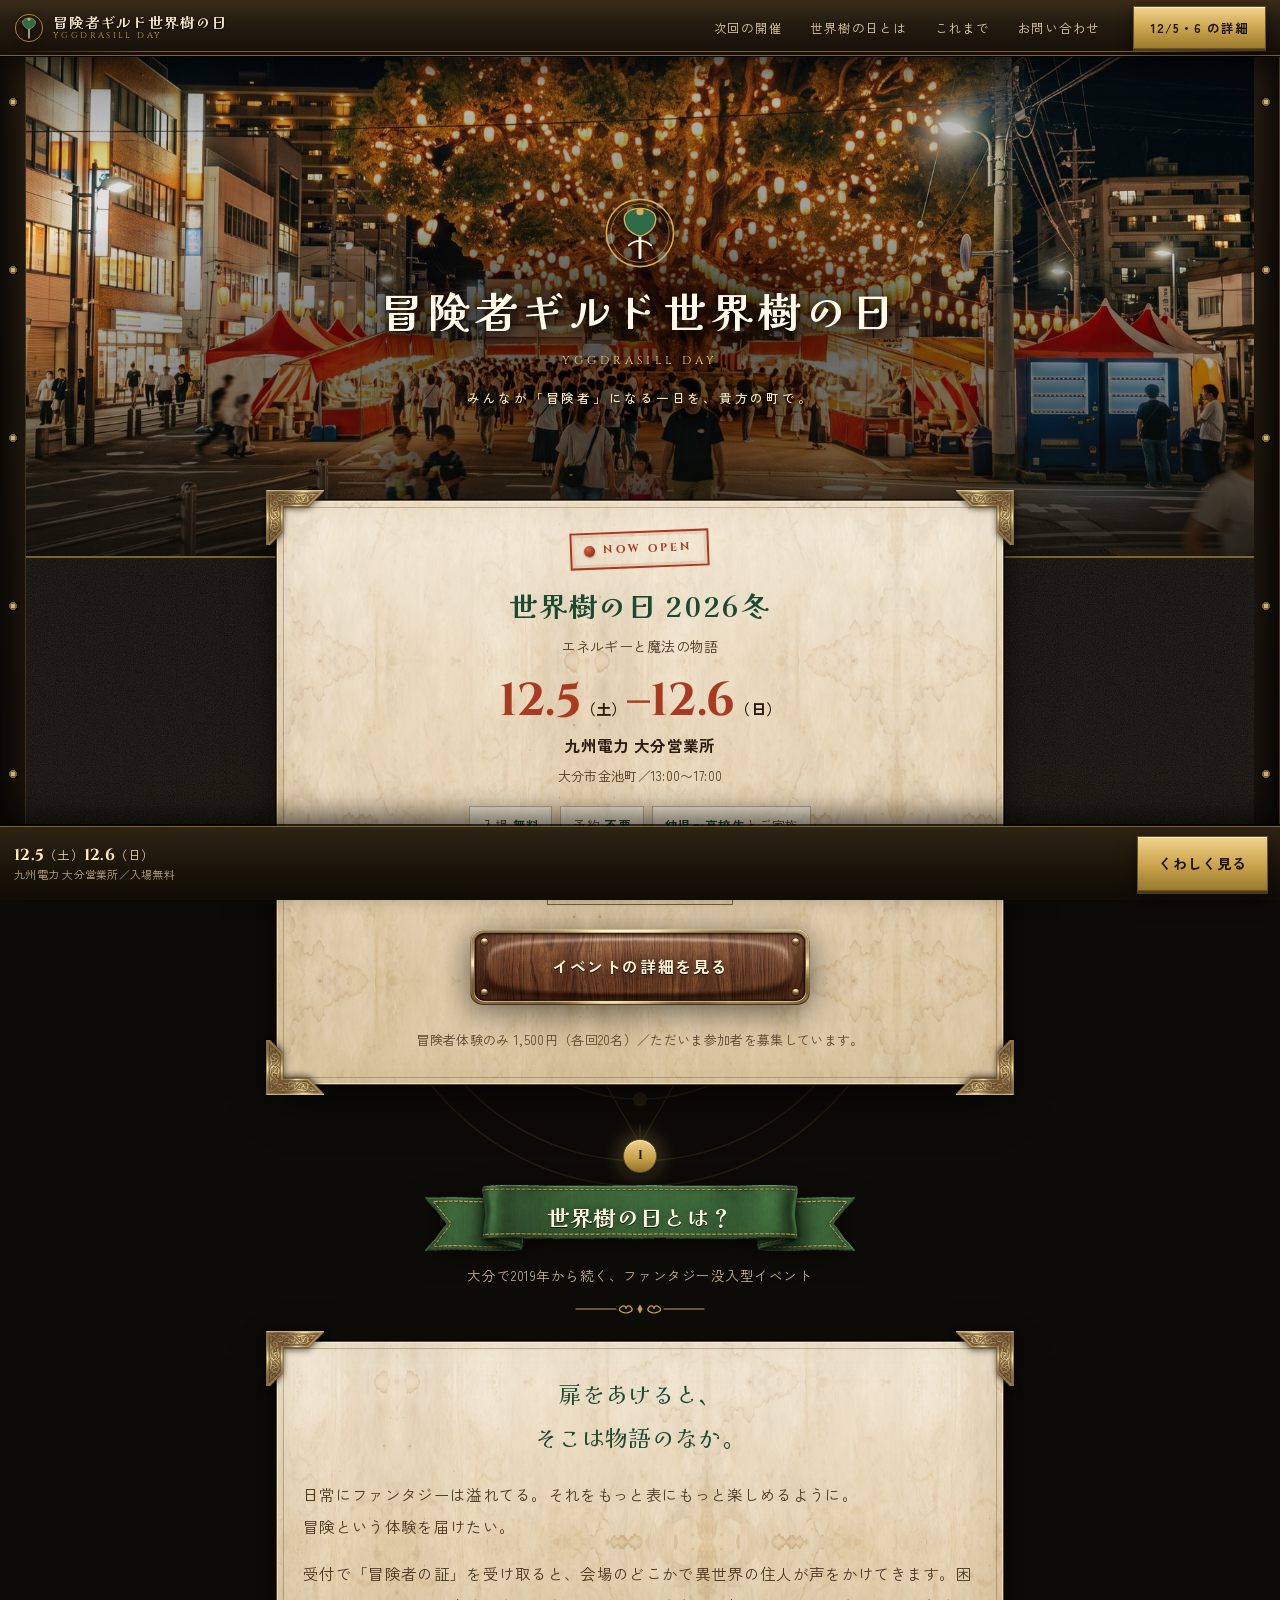
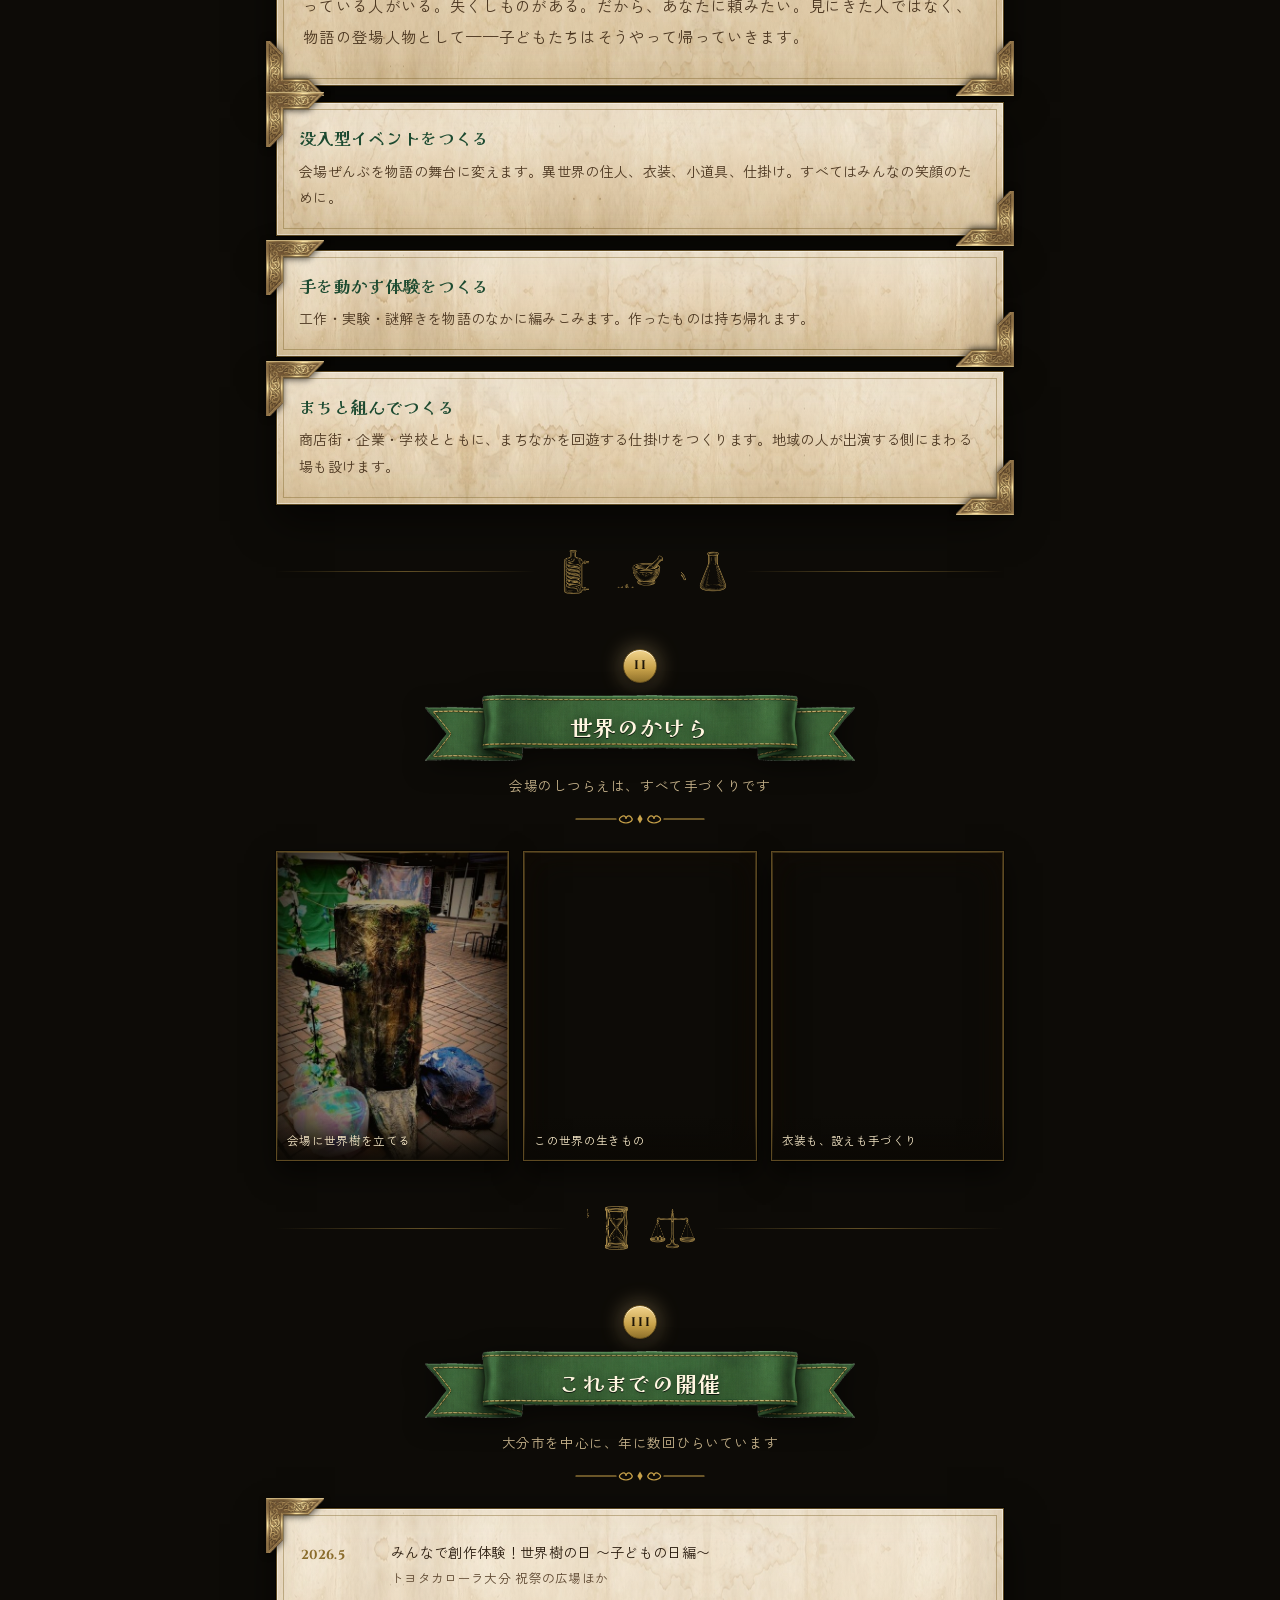
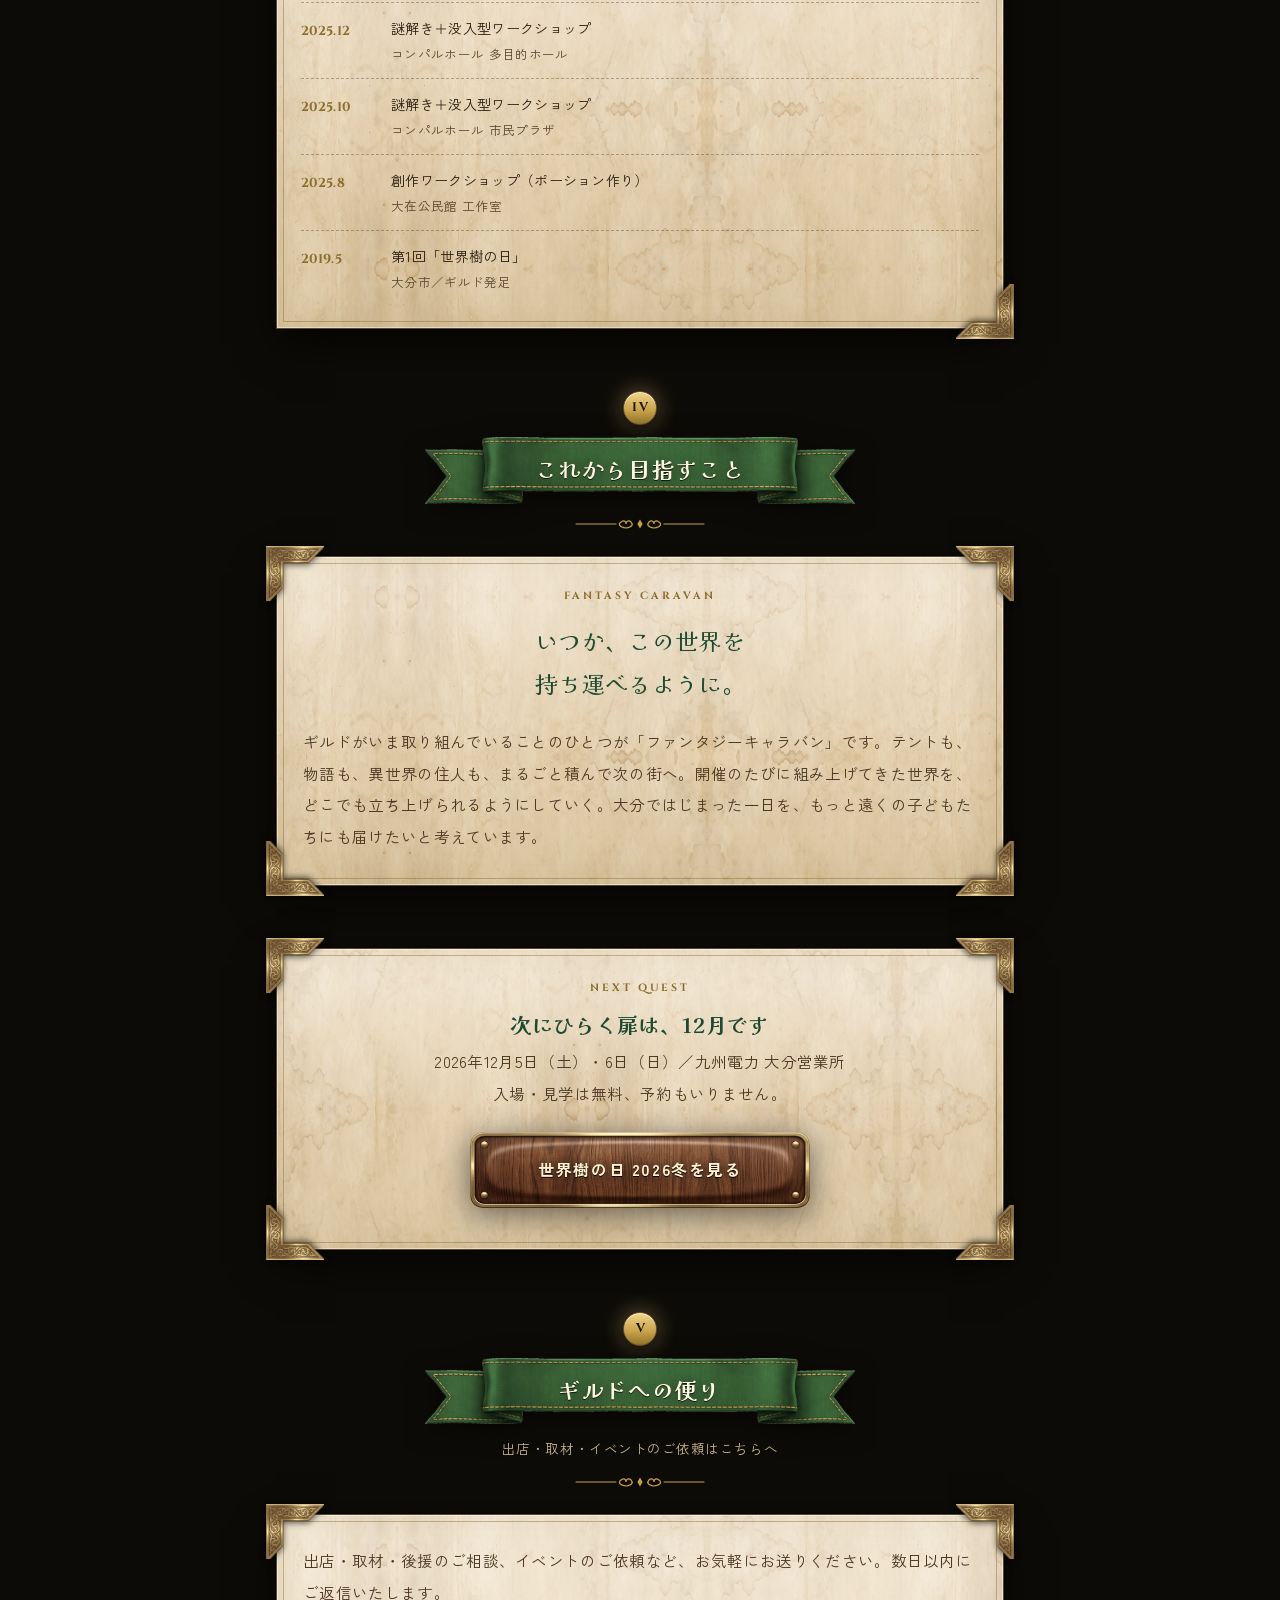
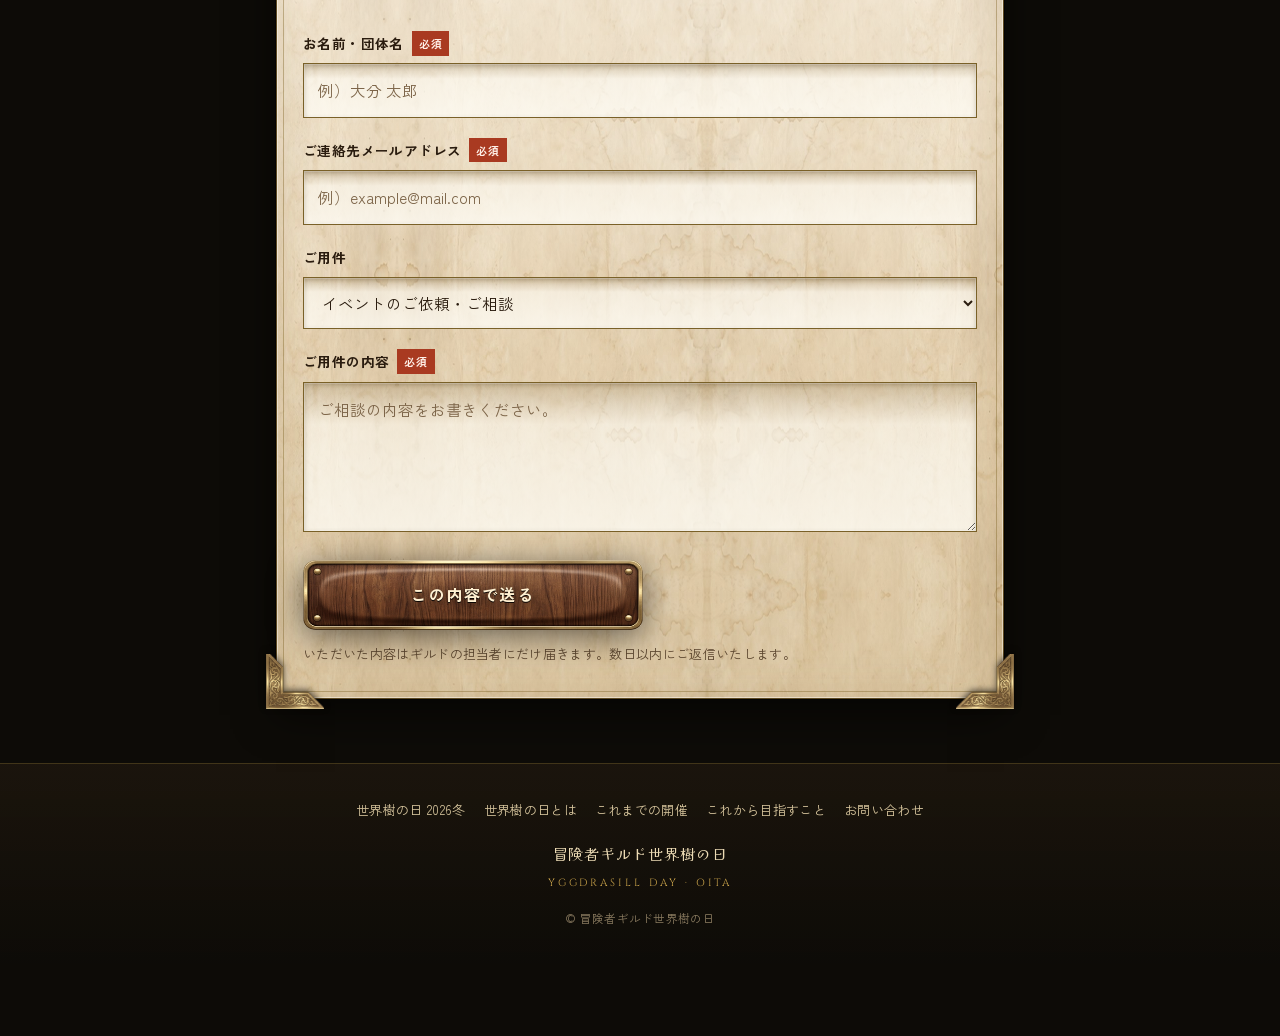
==== index.html @ aa3bb1b2 "トップのキービジュアルを実写に差し替え イラストの世界樹 → 実在する日本の街の夜祭りの写真（Gemini生成）。 アスファルト・白線・電柱・雑居ビル・自動販売機を写し込み、 「ファンタジーが現実の街" ====
<!doctype html>
<html lang="ja" class="no-js">
<head>
<meta charset="utf-8">
<meta name="viewport" content="width=device-width,initial-scale=1">
<title>冒険者ギルド世界樹の日｜大分の子ども向け没入型イベント</title>
<meta name="description" content="大分で「子どもが冒険者になる一日」をつくっている団体、冒険者ギルド世界樹の日の公式サイト。謎解き・工作・異世界の住人による没入型イベントを企画・運営しています。次回は2026年12月5日（土）・6日（日）、大分市の九州電力大分営業所にて開催。入場無料・予約不要。">
<meta name="theme-color" content="#0D0B07">
<link rel="canonical" href="https://sekaijunohi.com/">

<meta property="og:type" content="website">
<meta property="og:site_name" content="冒険者ギルド世界樹の日">
<meta property="og:locale" content="ja_JP">
<meta property="og:title" content="冒険者ギルド世界樹の日｜大分の子ども向け没入型イベント">
<meta property="og:description" content="大分で「子どもが冒険者になる一日」をつくっています。次回は12/5・6、大分市。入場無料・予約不要。">
<meta property="og:url" content="https://sekaijunohi.com/">
<meta property="og:image" content="https://sekaijunohi.com/assets/og.jpg">
<meta property="og:image:width" content="1200">
<meta property="og:image:height" content="630">
<meta name="twitter:card" content="summary_large_image">

<link rel="icon" href="favicon.svg" type="image/svg+xml">
<link rel="preconnect" href="https://fonts.googleapis.com">
<link rel="preconnect" href="https://fonts.gstatic.com" crossorigin>
<link rel="stylesheet" href="https://fonts.googleapis.com/css2?family=Kaisei+Decol:wght@400;700&family=Zen+Kaku+Gothic+New:wght@400;500;700&family=Cinzel:wght@600;700&display=swap">
<link rel="preload" as="image" href="assets/img/hero.jpg">
<link rel="stylesheet" href="assets/site.css">
<script>document.documentElement.classList.remove('no-js');</script>

<script type="application/ld+json">
{
  "@context":"https://schema.org",
  "@graph":[
    {
      "@type":"Organization",
      "@id":"https://sekaijunohi.com/#org",
      "name":"冒険者ギルド世界樹の日",
      "alternateName":"YGGDRASILL DAY",
      "url":"https://sekaijunohi.com/",
      "logo":"https://sekaijunohi.com/assets/og.jpg",
      "foundingDate":"2019-05-05",
      "description":"大分で子ども向けの没入型イベントを企画・運営する団体。謎解き・工作・異世界の住人による体験をつくっています。",
      "address":{"@type":"PostalAddress","addressLocality":"大分市","addressRegion":"大分県","addressCountry":"JP"},
      "areaServed":{"@type":"AdministrativeArea","name":"大分県"}
    },
    {
      "@type":"WebSite",
      "@id":"https://sekaijunohi.com/#site",
      "url":"https://sekaijunohi.com/",
      "name":"冒険者ギルド世界樹の日",
      "inLanguage":"ja",
      "publisher":{"@id":"https://sekaijunohi.com/#org"}
    }
  ]
}
</script>
</head>
<body>
<a class="skip" href="#main">本文へ進む</a>

<header class="hud">
  <a class="mark" href="index.html" aria-current="page">
    <svg viewBox="0 0 66 66" aria-hidden="true">
      <circle cx="33" cy="33" r="30" fill="none" stroke="#D8AF52" stroke-width="1.6"/>
      <path d="M33 55V33" stroke="#FFF6E0" stroke-width="2.6" stroke-linecap="round"/>
      <path d="M33 36c-9-3-14-9-14-16 0-5 6-9 14-9s14 4 14 9c0 7-5 13-14 16z" fill="#2F6B47" stroke="#D8AF52" stroke-width="1.3"/>
      <circle cx="33" cy="14" r="3.2" fill="#D8AF52"/>
    </svg>
    <span>
      <b>冒険者ギルド世界樹の日</b>
      <i>YGGDRASILL DAY</i>
    </span>
  </a>
  <nav aria-label="このページの目次">
    <a href="#next">次回の開催</a>
    <a href="#about">世界樹の日とは</a>
    <a href="#works">これまで</a>
    <a href="#contact">お問い合わせ</a>
  </nav>
  <a class="cta" href="event.html">12/5・6 の詳細</a>
  <span class="prog" id="prog" aria-hidden="true"></span>
</header>
<div class="rail" aria-hidden="true"></div>
<div class="rail r" aria-hidden="true"></div>

<div class="top">
  <img class="bg" src="assets/img/hero.jpg" width="1800" height="1005" fetchpriority="high"
       alt="夜の街なかに立つ巨大な樹。枝いっぱいにランタンが灯り、ふもとにテントの屋台が並んで家族連れが歩いている">
  <div class="embers" id="embers" aria-hidden="true"></div>
  <div class="crestwrap">
    <svg class="crest" viewBox="0 0 66 66" aria-hidden="true">
      <circle cx="33" cy="33" r="30" fill="none" stroke="#D8AF52" stroke-width="1.4"/>
      <circle cx="33" cy="33" r="26" fill="none" stroke="#D8AF52" stroke-width=".7" opacity=".7"/>
      <path d="M33 55V33" stroke="#FFF6E0" stroke-width="2.6" stroke-linecap="round"/>
      <path d="M33 36c-9-3-14-9-14-16 0-5 6-9 14-9s14 4 14 9c0 7-5 13-14 16z" fill="#2F6B47" stroke="#D8AF52" stroke-width="1.2"/>
      <path d="M23 44c3-3 6-4 10-4s7 1 10 4" fill="none" stroke="#FFF6E0" stroke-width="1.6" stroke-linecap="round"/>
      <circle cx="33" cy="14" r="3.2" fill="#D8AF52"/>
    </svg>
    <h1>冒険者ギルド世界樹の日</h1>
    <div class="en">YGGDRASILL DAY</div>
    <div class="kicker" style="margin-top:14px;">みんなが「冒険者」になる一日を、貴方の町で。</div>
  </div>
</div>

<main id="main">

<!-- ========== 次回の開催 ========== -->
<div class="wrap notice" id="next">
  <div class="panel">
    <i class="corner c-tl"></i><i class="corner c-tr"></i><i class="corner c-bl"></i><i class="corner c-br"></i>
    <div class="stamp">NOW OPEN</div>
    <h2>世界樹の日 2026冬</h2>
    <div class="sub">エネルギーと魔法の物語</div>
    <div class="dateline">12.5<b>（土）</b>–12.6<b>（日）</b></div>
    <div class="where">九州電力 大分営業所<small>大分市金池町／13:00〜17:00</small></div>
    <div class="quickfacts">
      <span>入場 <b>無料</b></span>
      <span>予約 <b>不要</b></span>
      <span><b>幼児〜高校生</b>とご家族</span>
    </div>
    <div class="countdown" id="cd" data-target="2026-12-05T13:00:00+09:00" data-end="2026-12-06T17:00:00+09:00" hidden>
      <span class="lb">開催まで</span><span class="n">–</span><span class="u">日</span>
    </div>
    <p style="margin-top:24px;"><a class="btn wide" href="event.html">イベントの詳細を見る</a></p>
    <p class="note" style="margin-top:14px;">冒険者体験のみ 1,500円（各回20名）／ただいま参加者を募集しています。</p>
  </div>
</div>

<div class="orrery" style="top:640px;" aria-hidden="true">
  <svg viewBox="0 0 400 400">
    <g class="ring-a" fill="none" stroke="#C8A24A" stroke-width="1">
      <circle cx="200" cy="200" r="190"/><circle cx="200" cy="200" r="172"/>
      <path d="M200 40 L338 280 L62 280 Z"/><path d="M200 26v28M200 346v28M26 200h28M346 200h28"/>
    </g>
    <g class="ring-b" fill="none" stroke="#C8A24A" stroke-width="1">
      <circle cx="200" cy="200" r="128"/><circle cx="200" cy="200" r="74"/>
      <path d="M200 360 L62 120 L338 120 Z"/>
    </g>
    <g fill="#C8A24A"><circle cx="200" cy="72" r="5"/><circle cx="311" cy="264" r="5"/><circle cx="89" cy="264" r="5"/>
      <circle cx="200" cy="328" r="5"/><circle cx="89" cy="136" r="5"/><circle cx="311" cy="136" r="5"/></g>
  </svg>
</div>

<!-- ========== 世界樹の日とは ========== -->
<section id="about">
  <div class="wrap">
    <div class="chead">
      <div class="rn">I</div>
      <h2>世界樹の日とは？</h2>
      <p class="lead">大分で2019年から続く、ファンタジー没入型イベント</p>
      <div class="dash"></div>
    </div>

    <div class="panel pad">
      <i class="corner c-tl"></i><i class="corner c-tr"></i><i class="corner c-bl"></i><i class="corner c-br"></i>
      <p class="lede">扉をあけると、<br>そこは物語のなか。</p>
      <p class="body-t" style="margin-top:20px;">日常にファンタジーは溢れてる。それをもっと表にもっと楽しめるように。<br>冒険という体験を届けたい。</p>
      <p class="body-t">受付で「冒険者の証」を受け取ると、会場のどこかで異世界の住人が声をかけてきます。困っている人がいる。失くしものがある。だから、あなたに頼みたい。見にきた人ではなく、物語の登場人物として——子どもたちはそうやって帰っていきます。</p>
    </div>

    <div class="cards" style="margin-top:16px;">
      <div class="panel">
        <i class="corner c-tl"></i><i class="corner c-br"></i>
        <h3>没入型イベントをつくる</h3>
        <p>会場ぜんぶを物語の舞台に変えます。異世界の住人、衣装、小道具、仕掛け。すべてはみんなの笑顔のために。</p>
      </div>
      <div class="panel">
        <i class="corner c-tl"></i><i class="corner c-br"></i>
        <h3>手を動かす体験をつくる</h3>
        <p>工作・実験・謎解きを物語のなかに編みこみます。作ったものは持ち帰れます。</p>
      </div>
      <div class="panel">
        <i class="corner c-tl"></i><i class="corner c-br"></i>
        <h3>まちと組んでつくる</h3>
        <p>商店街・企業・学校とともに、まちなかを回遊する仕掛けをつくります。地域の人が出演する側にまわる場も設けます。</p>
      </div>
    </div>
  </div>
</section>

<div class="engrave" aria-hidden="true"><span class="rule"></span>
  <img src="assets/img/eng_coil.png" alt="" width="208" height="360" loading="lazy" decoding="async">
  <img src="assets/img/eng_mortar.png" alt="" width="360" height="260" loading="lazy" decoding="async">
  <img src="assets/img/eng_flask.png" alt="" width="360" height="321" loading="lazy" decoding="async">
  <span class="rule"></span></div>

<!-- ========== 世界のかけら ========== -->
<section id="gallery">
  <div class="wrap">
    <div class="chead">
      <div class="rn">II</div>
      <h2>世界のかけら</h2>
      <p class="lead">会場のしつらえは、すべて手づくりです</p>
      <div class="dash"></div>
    </div>
    <div class="gal">
      <div class="gal-track" id="galTrack">
        <figure class="win2"><img src="assets/img/photo_worldtree.jpg" width="486" height="720" loading="lazy" decoding="async" alt="会場に立てた手づくりの世界樹のオブジェ"><figcaption>会場に世界樹を立てる</figcaption></figure>
        <figure class="win2"><img src="assets/img/photo_beast.jpg" width="795" height="900" loading="lazy" decoding="async" alt="手づくりで造形した大きな幻獣"><figcaption>この世界の生きもの</figcaption></figure>
        <figure class="win2"><img src="assets/img/photo_costume.jpg" width="509" height="900" loading="lazy" decoding="async" alt="草木をあしらった手づくりの衣装と設え"><figcaption>衣装も、設えも手づくり</figcaption></figure>
      </div>
      <div class="gal-dots" id="galDots" role="tablist" aria-label="写真を選ぶ"></div>
      <span class="gal-hint">← 横にスワイプできます →</span>
    </div>
  </div>
</section>

<div class="engrave" aria-hidden="true"><span class="rule"></span>
  <img src="assets/img/eng_glass.png" alt="" width="332" height="360" loading="lazy" decoding="async">
  <img src="assets/img/eng_scale.png" alt="" width="360" height="326" loading="lazy" decoding="async">
  <span class="rule"></span></div>

<!-- ========== これまでの開催 ========== -->
<section id="works">
  <div class="wrap">
    <div class="chead">
      <div class="rn">III</div>
      <h2>これまでの開催</h2>
      <p class="lead">大分市を中心に、年に数回ひらいています</p>
      <div class="dash"></div>
    </div>
    <div class="panel" style="padding:18px 24px 22px;">
      <i class="corner c-tl"></i><i class="corner c-br"></i>
      <div class="recs">
        <div class="rec"><span class="y">2026.5</span><span class="t">みんなで創作体験！世界樹の日 〜子どもの日編〜<small>トヨタカローラ大分 祝祭の広場ほか</small></span></div>
        <div class="rec"><span class="y">2025.12</span><span class="t">謎解き＋没入型ワークショップ<small>コンパルホール 多目的ホール</small></span></div>
        <div class="rec"><span class="y">2025.10</span><span class="t">謎解き＋没入型ワークショップ<small>コンパルホール 市民プラザ</small></span></div>
        <div class="rec"><span class="y">2025.8</span><span class="t">創作ワークショップ（ポーション作り）<small>大在公民館 工作室</small></span></div>
        <div class="rec"><span class="y">2019.5</span><span class="t">第1回「世界樹の日」<small>大分市／ギルド発足</small></span></div>
      </div>
    </div>
  </div>
</section>

<!-- ========== キャラバン ========== -->
<section id="caravan">
  <div class="wrap">
    <div class="chead">
      <div class="rn">IV</div>
      <h2>これから目指すこと</h2>
      <div class="dash"></div>
    </div>
    <div class="panel pad" style="text-align:center;">
      <i class="corner c-tl"></i><i class="corner c-tr"></i><i class="corner c-bl"></i><i class="corner c-br"></i>
      <div style="font-family:'Cinzel',serif;font-size:10.5px;letter-spacing:.28em;color:#8A6C2C;font-weight:700;">FANTASY CARAVAN</div>
      <p class="lede" style="margin-top:12px;">いつか、この世界を<br>持ち運べるように。</p>
      <p class="body-t" style="margin-top:20px;text-align:left;">ギルドがいま取り組んでいることのひとつが「ファンタジーキャラバン」です。テントも、物語も、異世界の住人も、まるごと積んで次の街へ。開催のたびに組み上げてきた世界を、どこでも立ち上げられるようにしていく。大分ではじまった一日を、もっと遠くの子どもたちにも届けたいと考えています。</p>
    </div>
  </div>
</section>

<!-- ========== 次回への送り ========== -->
<section>
  <div class="wrap">
    <div class="panel pad" style="text-align:center;">
      <i class="corner c-tl"></i><i class="corner c-tr"></i><i class="corner c-bl"></i><i class="corner c-br"></i>
      <div style="font-family:'Cinzel',serif;font-size:10.5px;letter-spacing:.26em;color:#8A6C2C;font-weight:700;">NEXT QUEST</div>
      <h3 style="font-size:21px;margin:10px 0 6px;color:var(--forest);">次にひらく扉は、12月です</h3>
      <p class="body-t">2026年12月5日（土）・6日（日）／九州電力 大分営業所<br>入場・見学は無料、予約もいりません。</p>
      <p style="margin-top:22px;"><a class="btn wide" href="event.html">世界樹の日 2026冬を見る</a></p>
    </div>
  </div>
</section>

<!-- ========== 問い合わせ ========== -->
<section id="contact">
  <div class="wrap">
    <div class="chead">
      <div class="rn">V</div>
      <h2>ギルドへの便り</h2>
      <p class="lead">出店・取材・イベントのご依頼はこちらへ</p>
      <div class="dash"></div>
    </div>
    <div class="panel letter">
      <i class="corner c-tl"></i><i class="corner c-tr"></i><i class="corner c-bl"></i><i class="corner c-br"></i>
      <p class="body-t" style="margin-bottom:22px;">出店・取材・後援のご相談、イベントのご依頼など、お気軽にお送りください。数日以内にご返信いたします。</p>

      <form id="inquiry" novalidate
            data-endpoint="https://docs.google.com/forms/d/e/1FAIpQLSdWLnMm5F1AxfAqeDco7ZipC4peMFlC3TW93FUST728KzhU6A/formResponse"
            data-f-name="entry.346945777"
            data-f-mail="entry.1432724511"
            data-f-kind="entry.2099927265"
            data-f-body="entry.1300954965">
        <div class="fld">
          <label for="q-name">お名前・団体名<span class="req">必須</span></label>
          <input id="q-name" name="qname" type="text" autocomplete="name" required placeholder="例）大分 太郎">
        </div>
        <div class="fld">
          <label for="q-mail">ご連絡先メールアドレス<span class="req">必須</span></label>
          <input id="q-mail" name="qmail" type="email" autocomplete="email" inputmode="email" required placeholder="例）example@mail.com">
        </div>
        <div class="fld">
          <label for="q-kind">ご用件</label>
          <select id="q-kind" name="kind">
            <option>イベントのご依頼・ご相談</option>
            <option>出店・出演のご相談</option>
            <option>取材のご依頼</option>
            <option>後援・協賛について</option>
            <option>参加についてのご質問</option>
            <option>その他</option>
          </select>
        </div>
        <div class="fld">
          <label for="q-body">ご用件の内容<span class="req">必須</span></label>
          <textarea id="q-body" name="qbody" required placeholder="ご相談の内容をお書きください。"></textarea>
        </div>
        <div class="sr" aria-hidden="true"><label for="q-co">会社名（記入不要）</label><input id="q-co" name="company" type="text" tabindex="-1" autocomplete="off"></div>
        <button class="btn wide" type="submit">この内容で送る</button>
        <p class="hint" id="q-hint">いただいた内容はギルドの担当者にだけ届きます。数日以内にご返信いたします。</p>
      </form>

      <div class="sent" id="q-sent" hidden>
        <div class="seal" aria-hidden="true">
          <svg viewBox="0 0 48 48"><circle cx="24" cy="24" r="21" fill="none" stroke="currentColor" stroke-width="2"/><path d="M14 24.5l7 7 13-15" fill="none" stroke="currentColor" stroke-width="3.4" stroke-linecap="round" stroke-linejoin="round"/></svg>
        </div>
        <h3>便りをお預かりしました</h3>
        <p>ありがとうございます。数日以内にご返信いたします。<br>返事が届かないときは、お手数ですがもう一度お送りください。</p>
      </div>

    </div>
  </div>
</section>

</main>

<footer>
  <nav class="fnav" aria-label="サイト内リンク">
    <a href="event.html">世界樹の日 2026冬</a>
    <a href="#about">世界樹の日とは</a>
    <a href="#works">これまでの開催</a>
    <a href="#caravan">これから目指すこと</a>
    <a href="#contact">お問い合わせ</a>
  </nav>
  <div class="name">冒険者ギルド世界樹の日</div>
  <div class="en">YGGDRASILL DAY &middot; OITA</div>
  <div class="cr">&copy; 冒険者ギルド世界樹の日</div>
</footer>

<div class="dock">
  <span class="d1"><b>12.5</b>（土）<b>12.6</b>（日）<small>九州電力 大分営業所／入場無料</small></span>
  <a class="go" href="event.html">くわしく見る</a>
</div>

<script src="assets/site.js" defer></script>
</body>
</html>
---- assets/site.css ----
@charset "utf-8";
/* =========================================================
   冒険者ギルド世界樹の日 — 共通スタイル
   見た目＝ギルドの石室（ダークな地 × 羊皮紙の札）
   ========================================================= */

:root{
  /* --- 羊皮紙（読ませる面）--- */
  --parch:#F1E5C9;
  --parch-2:#E3D3AC;
  --parch-3:#F8F1DE;
  --ink:#2A1C0F;          /* 本文  対 羊皮紙 ≒ 12:1 */
  --ink-soft:#4C3721;     /* 副文  ≒ 7.6:1 */
  --ink-faint:#5C462F;    /* 補足  ≒ 6.8:1 */

  /* --- 石室（囲いの面）--- */
  --deep:#0D0B07;
  --deep-2:#161209;
  --leather:#241B10;

  /* --- 金物・差し色 --- */
  --gold:#C8A24A;
  --gold-bright:#EFCF8B;
  --gold-dim:#7E6428;
  --forest:#1C4A30;
  --forest-2:#2E6B46;
  --forest-br:#8FDCAE;
  --ember:#A93A21;
  --ember-br:#FF9673;

  --edge:rgba(58,40,20,.34);
  --edge-soft:rgba(58,40,20,.16);
  --shadow:rgba(0,0,0,.55);

  --hud-h:56px;
  --dock-h:64px;
  --wrap:764px;
}

*,*::before,*::after{box-sizing:border-box;}
html{scroll-behavior:smooth;scroll-padding-top:calc(var(--hud-h) + 14px);}
@media (prefers-reduced-motion:reduce){html{scroll-behavior:auto;}}

body{
  margin:0;
  color:var(--ink);
  font-family:"Zen Kaku Gothic New","Hiragino Kaku Gothic ProN","Noto Sans JP",system-ui,sans-serif;
  font-size:16px;line-height:1.9;letter-spacing:.02em;
  -webkit-font-smoothing:antialiased;
  padding-top:var(--hud-h);
  padding-bottom:calc(var(--dock-h) + 8px);
  background-color:var(--deep);
  background-image:
    radial-gradient(120% 62% at 50% -6%, rgba(78,124,88,.20), transparent 62%),
    radial-gradient(90% 50% at 50% 108%, rgba(120,84,28,.14), transparent 60%),
    url("data:image/svg+xml;utf8,%3Csvg xmlns='http://www.w3.org/2000/svg' width='180' height='180'%3E%3Cfilter id='n'%3E%3CfeTurbulence type='fractalNoise' baseFrequency='.9' numOctaves='4'/%3E%3C/filter%3E%3Crect width='180' height='180' filter='url(%23n)' opacity='.16'/%3E%3C/svg%3E"),
    linear-gradient(180deg,#171308 0%,#0D0B07 46%,#120E08 100%);
  background-repeat:no-repeat,no-repeat,repeat,no-repeat;
}
@media (min-width:820px){ body{background-attachment:fixed,fixed,fixed,fixed;} }

h1,h2,h3,h4{font-family:"Kaisei Decol",serif;font-weight:700;margin:0;line-height:1.5;text-wrap:balance;}
p,li,dd,.ans{text-wrap:pretty;}
p{margin:0;}
a{color:inherit;}
img{display:block;max-width:100%;height:auto;}
ul{margin:0;padding:0;list-style:none;}

.wrap{max-width:var(--wrap);margin-left:auto;margin-right:auto;padding-left:18px;padding-right:18px;}
.cin{font-family:"Cinzel",serif;letter-spacing:.2em;}
.sr{position:absolute;width:1px;height:1px;overflow:hidden;clip:rect(0 0 0 0);white-space:nowrap;}
.skip{position:fixed;left:8px;top:-70px;z-index:200;background:var(--parch-3);color:var(--ink);
  padding:10px 16px;border:2px solid var(--gold);font-weight:700;text-decoration:none;transition:top .15s;}
.skip:focus{top:8px;}
:focus-visible{outline:3px solid var(--gold-bright);outline-offset:3px;}

/* =========================================================
   HUD（画面上の固定バー）
   ========================================================= */
.hud{
  position:fixed;inset:0 0 auto 0;height:var(--hud-h);z-index:80;
  display:flex;align-items:center;gap:12px;padding:0 14px;
  background:linear-gradient(180deg,#3A2C19 0%,#241B10 42%,#160F08 100%);
  border-bottom:1px solid var(--gold-dim);
  box-shadow:0 1px 0 rgba(0,0,0,.9), 0 12px 28px rgba(0,0,0,.55);
}
.hud::after{content:"";position:absolute;inset:auto 0 3px 0;height:1px;pointer-events:none;
  background:linear-gradient(90deg,transparent,rgba(200,162,74,.55) 12%,rgba(200,162,74,.55) 88%,transparent);}
.hud .mark{display:flex;align-items:center;gap:9px;text-decoration:none;flex:none;}
.hud .mark svg{width:30px;height:30px;flex:none;filter:drop-shadow(0 1px 3px rgba(0,0,0,.8));}
.hud .mark b{display:block;font-family:"Kaisei Decol",serif;font-size:14.5px;color:#F5E7C4;
  letter-spacing:.06em;text-shadow:0 1px 2px rgba(0,0,0,.9);white-space:nowrap;line-height:1.25;}
.hud .mark i{display:block;font-family:"Cinzel",serif;font-style:normal;font-size:8.5px;
  letter-spacing:.28em;color:var(--gold);line-height:1.2;}
.hud nav{margin-left:auto;display:flex;align-items:center;gap:2px;}
.hud nav a{text-decoration:none;color:#DFCCA4;font-size:12.5px;letter-spacing:.06em;
  padding:9px 12px;border:1px solid transparent;white-space:nowrap;}
.hud nav a:hover{color:#FFF3D6;border-color:rgba(200,162,74,.5);background:rgba(200,162,74,.10);}
.hud nav a[aria-current="page"]{color:#FFF3D6;border-color:rgba(200,162,74,.6);background:rgba(200,162,74,.16);}
.hud .cta{
  flex:none;margin-left:8px;text-decoration:none;font-weight:700;font-size:12.5px;letter-spacing:.08em;
  color:#1A1206;padding:9px 16px;white-space:nowrap;
  background:linear-gradient(180deg,#F2D48D,#C8A24A 55%,#9A7A2F);
  border:1px solid #6B5320;box-shadow:inset 0 1px 0 rgba(255,255,255,.55),0 2px 0 #4E3C16,0 6px 14px rgba(0,0,0,.5);
}
.hud .cta:hover{filter:brightness(1.08);}
.hud .cta:active{transform:translateY(1px);box-shadow:inset 0 1px 0 rgba(255,255,255,.4),0 1px 0 #4E3C16;}
@media (max-width:780px){
  .hud nav{display:none;}
  .hud .cta{margin-left:auto;}
  .hud .mark b{font-size:13px;}
}

/* 画面の左右の柱（大きい画面だけ） */
.rail{position:fixed;top:var(--hud-h);bottom:0;left:0;width:26px;z-index:5;pointer-events:none;display:none;
  background:
    linear-gradient(90deg,rgba(0,0,0,.6),rgba(0,0,0,0)),
    linear-gradient(180deg,#241B10,#14100A);
  border-right:1px solid rgba(200,162,74,.28);}
.rail.r{left:auto;right:0;border-right:0;border-left:1px solid rgba(200,162,74,.28);transform:scaleX(-1);}
.rail::before{content:"";position:absolute;inset:0;
  background-image:radial-gradient(circle at 13px 46px, #E7CE92 0 2.4px, #8A6C2C 2.4px 4px, rgba(0,0,0,.55) 4px 5.4px, transparent 5.4px);
  background-size:26px 168px;background-repeat:repeat-y;opacity:.85;}
@media (min-width:1180px){ .rail{display:block;} }

/* =========================================================
   共通パーツ：札（パネル）
   ========================================================= */
.panel{
  position:relative;
  background-color:var(--parch);
  background-image:
    linear-gradient(180deg,rgba(255,252,242,.55),rgba(226,210,172,.26) 60%,rgba(206,186,142,.40)),
    url("img/ui_parch_tile.jpg");
  background-size:auto, 620px auto;
  background-repeat:no-repeat, repeat;
  border:1px solid #5E4A22;
  box-shadow:
    inset 0 0 0 1px rgba(255,255,255,.45),
    inset 0 0 46px rgba(120,82,24,.13),
    0 0 0 1px rgba(0,0,0,.55),
    0 16px 38px rgba(0,0,0,.58);
}
.panel::before{content:"";position:absolute;inset:6px;border:1px solid rgba(126,100,40,.42);pointer-events:none;}
.panel:nth-of-type(2n){background-position:0 0, -190px -120px;}
.panel:nth-of-type(3n){background-position:0 0, -430px -260px;}
.panel:nth-of-type(4n){background-position:0 0, -80px -310px;}

/* 金の角飾り（素材を本来の大きさで使う） */
.corner{
  position:absolute;width:58px;height:55px;pointer-events:none;z-index:3;
  background:url("img/ui_corner.png") no-repeat center/contain;
  filter:drop-shadow(0 2px 3px rgba(0,0,0,.6));
}
.c-tl{top:-11px;left:-11px;}
.c-tr{top:-11px;right:-11px;transform:scaleX(-1);}
.c-bl{bottom:-11px;left:-11px;transform:scaleY(-1);}
.c-br{bottom:-11px;right:-11px;transform:scale(-1,-1);}
@media (max-width:560px){
  .corner{width:42px;height:40px;}
  .c-tl,.c-tr{top:-8px;} .c-bl,.c-br{bottom:-8px;}
  .c-tl,.c-bl{left:-8px;} .c-tr,.c-br{right:-8px;}
}

/* =========================================================
   ボタン
   ========================================================= */
.btn{
  display:inline-block;position:relative;text-decoration:none;
  color:#FFF1D2;font-weight:700;font-size:16px;letter-spacing:.1em;
  padding:22px 34px 24px;min-width:262px;text-align:center;cursor:pointer;border:0;
  font-family:inherit;
  background:url("img/ui_btn.png") no-repeat center/100% 100%;
  text-shadow:0 1px 0 rgba(0,0,0,.85),0 0 12px rgba(0,0,0,.6);
  filter:drop-shadow(0 6px 16px rgba(0,0,0,.55));
}
.btn:hover{filter:drop-shadow(0 8px 20px rgba(224,186,102,.32)) brightness(1.07);}
.btn:active{background-image:url("img/ui_btn_down.png");transform:translateY(2px);filter:none;}
.btn.wide{min-width:min(100%,340px);}
@media (prefers-reduced-motion:no-preference){
  .btn{transition:transform .1s ease,filter .18s ease;}
  .btn:hover{transform:translateY(-2px);}
}
@media (max-width:430px){.btn{min-width:min(100%,290px);font-size:15px;padding:20px 22px 22px;}}

/* 副ボタン（石のタブ） */
.tool{
  display:inline-flex;align-items:center;justify-content:center;gap:8px;
  text-decoration:none;font-size:13.5px;font-weight:700;letter-spacing:.05em;
  color:#F3E3BE;padding:13px 16px;cursor:pointer;font-family:inherit;
  background:linear-gradient(180deg,#3A2D1A,#241B10 60%,#1A1309);
  border:1px solid var(--gold-dim);
  box-shadow:inset 0 1px 0 rgba(240,210,140,.28),0 3px 0 rgba(0,0,0,.6),0 8px 18px rgba(0,0,0,.5);
}
.tool:hover{border-color:var(--gold);color:#FFF6E2;background:linear-gradient(180deg,#4A3A21,#2C2114 60%,#1F1710);}
.tool:active{transform:translateY(2px);box-shadow:inset 0 1px 0 rgba(240,210,140,.2),0 1px 0 rgba(0,0,0,.6);}
.tool svg{width:17px;height:17px;flex:none;fill:none;stroke:var(--gold-bright);stroke-width:1.6;
  stroke-linecap:round;stroke-linejoin:round;}

/* =========================================================
   扉（ヒーロー）
   ========================================================= */
.top{position:relative;overflow:hidden;border-bottom:2px solid var(--gold-dim);}
.top .bg{width:100%;height:clamp(320px,60svh,500px);object-fit:cover;object-position:center 46%;}
.top::after{
  content:"";position:absolute;inset:0;pointer-events:none;
  background:
    radial-gradient(62% 46% at 50% 46%, rgba(6,10,16,.62) 0%, rgba(6,10,16,.24) 58%, transparent 82%),
    linear-gradient(180deg,rgba(8,12,20,.42) 0%,rgba(8,12,20,.00) 34%,rgba(13,11,7,.86) 100%);
}
.crestwrap{position:absolute;inset:0;z-index:2;display:flex;flex-direction:column;
  align-items:center;justify-content:center;text-align:center;padding:0 20px 6px;}
.crest{width:74px;height:74px;filter:drop-shadow(0 3px 10px rgba(0,0,0,.85));}
.top .kicker{font-size:12.5px;font-weight:500;letter-spacing:.22em;color:#F7E7BD;margin-top:12px;
  text-shadow:0 1px 3px rgba(0,0,0,1),0 0 14px rgba(0,0,0,.95),0 0 30px rgba(0,0,0,.8);}
.top h1{font-size:clamp(27px,7.2vw,42px);letter-spacing:.12em;color:#FFF9EA;margin-top:8px;
  text-shadow:0 2px 12px rgba(0,0,0,.98),0 0 40px rgba(0,0,0,.9),0 0 72px rgba(0,0,0,.7);}
.top .en{font-family:"Cinzel",serif;font-size:11.5px;letter-spacing:.36em;color:var(--gold-bright);
  margin-top:9px;text-shadow:0 1px 9px rgba(0,0,0,.9);}

/* =========================================================
   高札（いちばん強い告知ブロック）
   ========================================================= */
.notice{margin-top:-58px;position:relative;z-index:10;}
.notice .panel{padding:30px 22px 32px;text-align:center;}
.stamp{
  display:inline-flex;align-items:center;gap:8px;
  border:2px solid var(--ember);color:var(--ember);
  font-family:"Cinzel",serif;font-size:11px;letter-spacing:.24em;font-weight:700;
  padding:6px 15px 6px 12px;transform:rotate(-2.2deg);margin-bottom:16px;
  box-shadow:inset 0 0 0 3px rgba(169,58,33,.12);
}
.stamp::before{content:"";width:11px;height:11px;border-radius:50%;
  background:radial-gradient(circle at 35% 30%,#D9694A 0%,var(--ember) 55%,#6E210F 100%);
  box-shadow:0 1px 2px rgba(0,0,0,.4);}
.notice h2{font-size:clamp(21px,5.6vw,28px);letter-spacing:.06em;color:var(--forest);}
.notice .sub{font-size:14px;color:var(--ink-soft);margin-top:7px;}
.dateline{font-family:"Cinzel",serif;font-weight:700;font-size:clamp(32px,9vw,46px);
  color:var(--ember);margin:18px 0 4px;font-variant-numeric:tabular-nums;line-height:1.08;}
.dateline b{font-family:"Zen Kaku Gothic New",sans-serif;font-size:15px;color:var(--ink);font-weight:700;}
.where{font-size:15.5px;font-weight:700;}
.where small{display:block;font-size:13px;font-weight:400;color:var(--ink-soft);margin-top:3px;}
.quickfacts{display:flex;justify-content:center;flex-wrap:wrap;gap:8px;margin-top:18px;}
.quickfacts span{font-size:12.5px;padding:6px 12px;border:1px solid var(--edge);
  background:rgba(255,250,235,.55);color:var(--ink-soft);}
.quickfacts span b{color:var(--forest);font-weight:700;}

/* =========================================================
   章見出し
   ========================================================= */
section{padding:54px 0 8px;position:relative;z-index:1;}
.chead{text-align:center;margin-bottom:26px;}
.chead .rn{
  font-family:"Cinzel",serif;font-size:12.5px;letter-spacing:.16em;color:#1E1608;font-weight:700;
  display:grid;place-items:center;width:34px;height:34px;margin:0 auto;border-radius:50%;text-indent:.16em;
  background:linear-gradient(180deg,#F2D48D,#C8A24A 58%,#93742C);
  border:1px solid #6B5320;box-shadow:inset 0 1px 0 rgba(255,255,255,.6),0 3px 8px rgba(0,0,0,.6);
}
.chead h2{
  display:inline-block;margin-top:12px;color:#FFF6E0;
  font-size:clamp(17px,4.4vw,22px);letter-spacing:.06em;line-height:1.35;
  padding:17px 46px 20px;min-width:min(100%,430px);max-width:100%;
  background:url("img/ui_ribbon.png") no-repeat center/100% 100%;
  text-shadow:0 1px 0 rgba(0,0,0,.7),0 0 14px rgba(0,0,0,.55);
  filter:drop-shadow(0 5px 12px rgba(0,0,0,.5));
}
.chead .lead{font-size:13.5px;color:#C8B48C;margin-top:12px;letter-spacing:.04em;text-wrap:pretty;}
.chead .dash{width:140px;height:12px;margin:14px auto 0;
  background:url("data:image/svg+xml;utf8,%3Csvg xmlns='http://www.w3.org/2000/svg' viewBox='0 0 132 12'%3E%3Cg stroke='%23C8A24A' fill='none' stroke-width='1.2' stroke-linecap='round'%3E%3Cpath d='M2 6h40'/%3E%3Cpath d='M90 6h40'/%3E%3Cpath d='M52 6c0-3 3-4 5-2s2 5-5 6c-7-1-8-4-5-6s5-1 5 2z'/%3E%3Cpath d='M80 6c0-3-3-4-5-2s-2 5 5 6c7-1 8-4 5-6s-5-1-5 2z'/%3E%3C/g%3E%3Cpath d='M66 1.6l2.6 4.4L66 10.4 63.4 6z' fill='%23C8A24A'/%3E%3C/svg%3E") no-repeat center/100% 100%;}

/* 彫刻の区切り */
.engrave{display:flex;align-items:center;justify-content:center;gap:18px;margin:36px auto 0;
  max-width:var(--wrap);padding:0 18px;opacity:.62;}
.engrave img{width:46px;height:46px;object-fit:contain;}
.engrave .rule{flex:1;height:1px;background:linear-gradient(90deg,transparent,rgba(200,162,74,.45),transparent);}

/* =========================================================
   本文まわり
   ========================================================= */
.pad{padding:30px 26px 32px;}
@media (max-width:560px){.pad{padding:24px 18px 26px;}}
.lede{font-family:"Kaisei Decol",serif;font-size:clamp(19px,5vw,23px);line-height:1.9;
  color:var(--forest);text-align:center;}
.body-t{font-size:15.5px;line-height:2.05;color:var(--ink-soft);}
.body-t + .body-t{margin-top:15px;}
.note{font-size:13px;color:var(--ink-faint);line-height:1.85;}
.stack{display:grid;gap:16px;}

.quests{display:grid;gap:16px;}
.quest{display:grid;grid-template-columns:124px 1fr;}
.quest .win{position:relative;overflow:hidden;border-right:1px solid var(--edge);}
.quest .win img{width:100%;height:100%;object-fit:cover;}
.quest .win::after{content:"";position:absolute;inset:0;pointer-events:none;
  box-shadow:inset 0 0 30px rgba(30,18,6,.6),inset 0 0 0 1px rgba(200,162,74,.5);}
.quest .body{padding:20px 20px 22px;}
.quest .tag{font-family:"Cinzel",serif;font-size:10px;letter-spacing:.22em;color:#8A6C2C;font-weight:700;}
.quest h3{font-size:17.5px;margin:5px 0 8px;letter-spacing:.03em;color:var(--forest);}
.quest p{font-size:14px;line-height:1.9;color:var(--ink-soft);}
@media (max-width:480px){.quest{grid-template-columns:92px 1fr;}.quest .body{padding:16px 14px 18px;}
  .quest h3{font-size:16px;}.quest p{font-size:13.5px;}}

.cards{display:grid;gap:14px;}
.cards .panel{padding:22px 22px 24px;}
.cards h3{font-size:17px;color:var(--forest);}
.cards p{font-size:14px;line-height:1.9;color:var(--ink-soft);margin-top:7px;}

.flow{display:grid;}
.fstep{display:grid;grid-template-columns:46px 1fr;gap:16px;padding:19px 0;border-bottom:1px dashed var(--edge);}
.fstep:last-child{border-bottom:none;}
.fno{width:40px;height:40px;border-radius:50%;display:grid;place-items:center;
  font-family:"Cinzel",serif;font-weight:700;font-size:16px;color:#1E1608;
  background:linear-gradient(180deg,#F2D48D,#C8A24A 58%,#93742C);
  border:1px solid #6B5320;box-shadow:inset 0 1px 0 rgba(255,255,255,.6),0 2px 5px rgba(0,0,0,.35);}
.fstep h4{font-size:16px;margin-bottom:4px;color:var(--ink);}
.fstep p{font-size:14px;color:var(--ink-soft);line-height:1.9;}

/* 料金の札 */
.plans{display:grid;gap:18px;}
@media (min-width:700px){.plans{grid-template-columns:1fr 1fr;align-items:start;}}
.plan{padding:26px 22px 28px;}
.plan .ph{font-family:"Cinzel",serif;font-size:10.5px;letter-spacing:.26em;color:#8A6C2C;font-weight:700;}
.plan h3{font-size:19px;margin:6px 0 4px;color:var(--forest);}
.plan .price{font-family:"Cinzel",serif;font-weight:700;font-size:40px;line-height:1.2;color:var(--ember);}
.plan .price small{font-family:"Zen Kaku Gothic New",sans-serif;font-size:15px;color:var(--ink);margin-left:3px;}
.plan ul{margin-top:12px;display:grid;gap:8px;}
.plan li{font-size:13.8px;line-height:1.75;color:var(--ink-soft);padding-left:22px;position:relative;}
.plan li::before{content:"";position:absolute;left:2px;top:.55em;width:10px;height:10px;
  background:url("data:image/svg+xml;utf8,%3Csvg xmlns='http://www.w3.org/2000/svg' viewBox='0 0 10 10'%3E%3Cpath d='M5 0l1.5 3.5L10 5 6.5 6.5 5 10 3.5 6.5 0 5l3.5-1.5z' fill='%23C8A24A'/%3E%3C/svg%3E") no-repeat center/contain;}
.plan.paid{border-color:#8A4028;
  box-shadow:inset 0 0 0 1px rgba(255,255,255,.45),inset 0 0 46px rgba(169,58,33,.10),
    0 0 0 1px rgba(0,0,0,.55),0 16px 38px rgba(0,0,0,.58),0 0 34px rgba(169,58,33,.24);}
.plan .flag{position:absolute;top:-1px;right:-1px;background:var(--ember);color:#FFEFE4;
  font-size:11.5px;font-weight:700;letter-spacing:.12em;padding:6px 13px;z-index:4;
  box-shadow:0 3px 8px rgba(0,0,0,.5);}
.plan .limited{margin-top:15px;font-size:12.5px;color:var(--ink-faint);
  border-top:1px dashed var(--edge);padding-top:12px;line-height:1.8;}

/* 写真の窓 */
.gal{position:relative;}
.gal-track{display:grid;grid-template-columns:repeat(3,1fr);gap:14px;}
.gal-dots{display:none;}
.win2{position:relative;margin:0;border:1px solid #5E4A22;overflow:hidden;
  box-shadow:0 0 0 1px rgba(0,0,0,.5),0 12px 26px rgba(0,0,0,.55);}
.win2 img{width:100%;height:auto;aspect-ratio:3/4;object-fit:cover;}

@media (max-width:700px){
  .gal-track{
    display:flex;gap:14px;overflow-x:auto;overscroll-behavior-x:contain;
    scroll-snap-type:x mandatory;-webkit-overflow-scrolling:touch;
    margin:0 -18px;padding:3px 18px 4px;scrollbar-width:none;
  }
  .gal-track::-webkit-scrollbar{display:none;}
  .gal-track .win2{flex:0 0 78%;scroll-snap-align:center;}
  .win2 img{aspect-ratio:4/5;}
  .win2 figcaption{font-size:13px;padding:22px 14px 12px;}
  .gal-dots{display:flex;justify-content:center;gap:9px;margin-top:16px;}
  .gal-dots button{
    width:9px;height:9px;padding:0;border-radius:50%;cursor:pointer;
    border:1px solid var(--gold-dim);background:transparent;
    transition:background .2s,transform .2s,border-color .2s;
  }
  .gal-dots button[aria-current="true"]{background:var(--gold);border-color:var(--gold);transform:scale(1.35);}
  .gal-hint{display:block;text-align:center;font-size:11.5px;color:#9C8B6C;margin-top:10px;letter-spacing:.08em;}
}
.gal-hint{display:none;}
.win2::after{content:"";position:absolute;inset:0;pointer-events:none;
  box-shadow:inset 0 0 34px rgba(20,12,4,.7),inset 0 0 0 1px rgba(200,162,74,.42);}
.win2 figcaption{position:absolute;left:0;right:0;bottom:0;z-index:2;
  font-size:11.5px;color:#F2E4C4;padding:16px 10px 9px;letter-spacing:.03em;
  background:linear-gradient(180deg,transparent,rgba(10,8,4,.88));}

/* 年表 */
.recs{display:grid;}
.rec{display:grid;grid-template-columns:76px 1fr;gap:14px;padding:14px 0;border-bottom:1px dashed var(--edge);}
.rec:last-child{border-bottom:none;}
.rec .y{font-family:"Cinzel",serif;font-size:13px;font-weight:700;color:#8A6C2C;padding-top:2px;}
.rec .t{font-size:14px;color:var(--ink);line-height:1.7;}
.rec .t small{display:block;color:var(--ink-faint);font-size:12.5px;margin-top:2px;}

/* 印（後援） */
.seals{display:flex;flex-wrap:wrap;justify-content:center;gap:9px;}
.seals li{font-size:12.5px;color:#E3D2AA;letter-spacing:.05em;padding:8px 14px;
  border:1px solid rgba(200,162,74,.45);background:rgba(200,162,74,.09);}

/* 定義リスト */
.reg{display:grid;grid-template-columns:70px 1fr;gap:10px 16px;margin:0;font-size:14px;}
.reg dt{font-weight:700;color:#8A6C2C;font-family:"Kaisei Decol",serif;}
.reg dd{margin:0;color:var(--ink-soft);line-height:1.85;}
.reg a{color:var(--forest);font-weight:700;}
@media (max-width:480px){.reg{grid-template-columns:1fr;gap:2px 0;}.reg dd{margin-bottom:12px;}}

/* FAQ */
details{border-bottom:1px dashed var(--edge);}
details:last-of-type{border-bottom:none;}
summary{cursor:pointer;list-style:none;padding:17px 34px 17px 4px;position:relative;
  font-weight:700;font-size:15px;color:var(--ink);line-height:1.7;}
summary::-webkit-details-marker{display:none;}
summary::after{content:"";position:absolute;right:8px;top:50%;width:11px;height:11px;margin-top:-9px;
  border-right:2px solid #8A6C2C;border-bottom:2px solid #8A6C2C;transform:rotate(45deg);transition:transform .2s;}
details[open] summary::after{transform:rotate(-135deg);margin-top:-3px;}
.ans{padding:0 6px 20px 4px;font-size:14px;line-height:1.95;color:var(--ink-soft);}

/* 行動セット */
.actions{display:grid;grid-template-columns:repeat(auto-fit,minmax(168px,1fr));gap:12px;}

/* アクセス */
.access{display:grid;gap:18px;}
.access .addr{font-size:15px;color:var(--ink);line-height:1.9;}
.access .addr b{font-size:17px;font-family:"Kaisei Decol",serif;color:var(--forest);display:block;margin-bottom:4px;}

/* フォーム */
.letter{padding:30px 26px 32px;}
@media (max-width:560px){.letter{padding:24px 18px 26px;}}
.fld{margin-bottom:20px;}
.fld label{display:block;font-size:13.5px;font-weight:700;color:var(--ink);margin-bottom:7px;letter-spacing:.03em;}
.req{display:inline-block;margin-left:8px;font-size:11px;font-weight:700;color:#FFF0E8;
  background:var(--ember);padding:2px 7px;letter-spacing:.06em;vertical-align:1px;}
.fld input,.fld select,.fld textarea{
  width:100%;font-family:inherit;font-size:15.5px;color:var(--ink);line-height:1.7;
  padding:13px 14px;border:1px solid #7A6128;border-radius:0;
  background:linear-gradient(180deg,rgba(96,74,36,.16),rgba(255,253,246,.60) 28%,rgba(255,253,246,.78));
  box-shadow:inset 0 2px 5px rgba(74,56,24,.28),inset 0 0 0 1px rgba(255,255,255,.35);
}
.fld textarea{min-height:150px;resize:vertical;}
.fld input::placeholder,.fld textarea::placeholder{color:#7C6448;opacity:1;}
.fld input:focus,.fld select:focus,.fld textarea:focus{outline:3px solid var(--gold);outline-offset:1px;
  background:linear-gradient(180deg,rgba(96,74,36,.10),#FFFDF6 28%,#FFFDF6);}
.hint{font-size:13px;color:var(--ink-faint);margin-top:12px;line-height:1.8;}
.hint.err{color:var(--ember);font-weight:700;}

/* 送信できたときの札 */
.sent{text-align:center;padding:22px 6px 10px;}
.sent:focus{outline:none;}
.sent .seal{width:64px;height:64px;margin:0 auto 16px;color:var(--forest);}
.sent .seal svg{width:100%;height:100%;display:block;}
.sent h3{font-size:20px;color:var(--forest);letter-spacing:.05em;}
.sent p{margin-top:12px;font-size:14.5px;line-height:2;color:var(--ink-soft);}
.direct{margin-top:22px;padding-top:18px;border-top:1px dashed var(--edge);
  font-size:13px;color:var(--ink-soft);text-align:center;line-height:1.9;}
.direct a{color:var(--forest);font-weight:700;}

/* =========================================================
   下の固定バー（主動線）
   ========================================================= */
.dock{
  position:fixed;left:0;right:0;bottom:0;z-index:70;min-height:var(--dock-h);
  display:flex;align-items:center;gap:12px;padding:9px 12px 9px 14px;
  background:linear-gradient(180deg,#2E2415,#1A1309 60%,#100C06);
  border-top:1px solid var(--gold-dim);
  box-shadow:0 -2px 0 rgba(0,0,0,.7),0 -12px 28px rgba(0,0,0,.6);
}
.dock .d1{font-size:12.5px;color:#E6D5AE;line-height:1.45;letter-spacing:.02em;}
.dock .d1 b{font-family:"Cinzel",serif;font-size:16px;color:#FFE9B4;font-weight:700;}
.dock .d1 small{display:block;font-size:11px;color:#B9A47C;}
.dock a.go{
  margin-left:auto;flex:none;text-decoration:none;font-weight:700;font-size:14px;letter-spacing:.06em;
  color:#1A1206;padding:13px 20px;
  background:linear-gradient(180deg,#F2D48D,#C8A24A 55%,#9A7A2F);
  border:1px solid #6B5320;box-shadow:inset 0 1px 0 rgba(255,255,255,.55),0 3px 0 #4E3C16,0 8px 16px rgba(0,0,0,.5);
}
.dock a.go:active{transform:translateY(2px);box-shadow:inset 0 1px 0 rgba(255,255,255,.4),0 1px 0 #4E3C16;}
@media (max-width:380px){.dock .d1 b{font-size:14px;}.dock a.go{padding:12px 14px;font-size:13px;}}

/* =========================================================
   足もと
   ========================================================= */
footer{margin-top:56px;padding:34px 18px;text-align:center;
  border-top:1px solid rgba(200,162,74,.28);
  background:linear-gradient(180deg,rgba(36,27,16,.6),rgba(13,11,7,.9));}
footer .fnav{display:flex;flex-wrap:wrap;justify-content:center;gap:6px 18px;margin-bottom:18px;}
footer .fnav a{font-size:13px;color:#D8C69E;text-decoration:none;}
footer .fnav a:hover{color:#FFF3D6;text-decoration:underline;}
footer .name{font-family:"Kaisei Decol",serif;font-size:15px;color:#EBDAB4;letter-spacing:.06em;}
footer .en{font-family:"Cinzel",serif;font-size:10.5px;letter-spacing:.28em;color:var(--gold);margin-top:5px;}
footer .cr{font-size:11.5px;color:#8A7B60;margin-top:14px;}

/* 天球儀（飾り） */
.orrery{position:absolute;left:50%;transform:translateX(-50%);width:min(560px,92vw);aspect-ratio:1;
  pointer-events:none;z-index:0;opacity:.13;}
.orrery svg{width:100%;height:100%;display:block;}
@keyframes spin{to{transform:rotate(360deg);}}
.orrery .ring-a{transform-origin:50% 50%;animation:spin 180s linear infinite;}
.orrery .ring-b{transform-origin:50% 50%;animation:spin 112s linear infinite reverse;}
@media (prefers-reduced-motion:reduce){.orrery .ring-a,.orrery .ring-b{animation:none;}}

/* =========================================================
   動き（すべて prefers-reduced-motion で止まる）
   ========================================================= */

/* --- スクロールで浮かび上がる --- */
.reveal{opacity:0;transform:translateY(22px);}
@media (prefers-reduced-motion:no-preference){
  .reveal{transition:opacity .7s cubic-bezier(.22,.7,.3,1),transform .7s cubic-bezier(.22,.7,.3,1);}
}
.reveal.in{opacity:1;transform:none;}
@media (prefers-reduced-motion:reduce){ .reveal{opacity:1;transform:none;} }
.no-js .reveal{opacity:1;transform:none;}

/* --- HUD のスクロール進捗（金の線） --- */
.hud .prog{position:absolute;left:0;bottom:0;height:2px;width:0;z-index:2;pointer-events:none;
  background:linear-gradient(90deg,#8A6C2C,#EFCF8B 60%,#FFF3D6);
  box-shadow:0 0 10px rgba(239,207,139,.75);}

/* --- 扉に漂う灯りの粒 --- */
.embers{position:absolute;inset:0;z-index:1;pointer-events:none;overflow:hidden;}
.embers i{position:absolute;bottom:-14px;width:var(--s,4px);height:var(--s,4px);border-radius:50%;
  background:radial-gradient(circle at 40% 35%, #FFF3CE 0%, #F0C463 45%, rgba(220,150,50,0) 72%);
  opacity:0;will-change:transform,opacity;}
@keyframes drift{
  0%{opacity:0;transform:translate3d(0,0,0) scale(.7);}
  12%{opacity:var(--o,.85);}
  70%{opacity:var(--o,.85);}
  100%{opacity:0;transform:translate3d(var(--dx,20px),calc(var(--h,-320px)),0) scale(1.15);}
}
@media (prefers-reduced-motion:no-preference){
  .embers i{animation:drift var(--d,11s) linear var(--delay,0s) infinite;}
}

/* --- 扉のゆるいパララックス --- */
@media (prefers-reduced-motion:no-preference) and (min-width:760px){
  .top .bg{will-change:transform;}
}

/* --- 開催までの日数 --- */
.countdown{
  display:inline-flex;align-items:baseline;gap:9px;margin-top:16px;
  padding:9px 20px 10px;border:1px solid var(--gold-dim);
  background:linear-gradient(180deg,rgba(60,44,18,.09),rgba(60,44,18,.02));
  box-shadow:inset 0 1px 0 rgba(255,255,255,.5);
}
.countdown .lb{font-size:12.5px;letter-spacing:.14em;color:var(--ink-soft);font-weight:700;}
.countdown .n{font-family:"Cinzel",serif;font-weight:700;font-size:30px;line-height:1;
  color:var(--ember);font-variant-numeric:tabular-nums;}
.countdown .u{font-size:13px;font-weight:700;color:var(--ink-soft);}
.countdown.today .n,.countdown.today .lb{color:var(--forest);}
.countdown[hidden]{display:none;}

/* --- ボタンに光沢が走る --- */
.btn{overflow:hidden;}
.btn::after{content:"";position:absolute;top:0;bottom:0;left:-60%;width:38%;pointer-events:none;
  background:linear-gradient(100deg,transparent,rgba(255,244,214,.30),transparent);
  transform:skewX(-18deg);}
@media (prefers-reduced-motion:no-preference){
  .btn::after{animation:sheen 5.5s ease-in-out infinite;}
  .btn:hover::after{animation-duration:1.6s;}
}
@keyframes sheen{0%,72%{left:-60%;}92%,100%{left:118%;}}

/* --- 札がすこし浮く（マウスがある画面だけ） --- */
@media (hover:hover) and (prefers-reduced-motion:no-preference){
  .quest,.cards .panel,.plan,.win2{transition:transform .28s ease,box-shadow .28s ease;}
  .quest:hover,.cards .panel:hover,.plan:hover{transform:translateY(-3px);
    box-shadow:inset 0 0 0 1px rgba(255,255,255,.45),inset 0 0 46px rgba(120,82,24,.13),
      0 0 0 1px rgba(0,0,0,.55),0 22px 46px rgba(0,0,0,.62);}
  .win2:hover{transform:translateY(-3px);}
  .win2 img{transition:transform .5s ease;}
  .win2:hover img{transform:scale(1.05);}
}

/* --- 章番号がスクロールで光る --- */
@media (prefers-reduced-motion:no-preference){
  .chead .rn{transition:box-shadow .4s ease,transform .4s ease;}
  .chead.in .rn{box-shadow:inset 0 1px 0 rgba(255,255,255,.6),0 3px 8px rgba(0,0,0,.6),0 0 22px rgba(239,207,139,.45);}
}

/* --- 「ここから先は書かない」の帯 --- */
.veil{
  margin:6px -24px 0;padding:26px 24px 28px;text-align:center;
  border-top:1px dashed var(--edge);
  background:
    radial-gradient(70% 100% at 50% 0%, rgba(28,74,48,.10), transparent 70%),
    linear-gradient(180deg, rgba(70,52,22,.05), rgba(70,52,22,.10));
}
.veil .k{
  font-family:"Kaisei Decol",serif;font-size:clamp(18px,4.8vw,22px);line-height:1.85;
  color:var(--forest);letter-spacing:.04em;
}
.veil p:last-child{margin-top:14px;font-size:14.5px;line-height:2;color:var(--ink-soft);}
.veil::before{
  content:"";display:block;width:26px;height:26px;margin:0 auto 16px;opacity:.85;
  background:url("data:image/svg+xml;utf8,%3Csvg xmlns='http://www.w3.org/2000/svg' viewBox='0 0 24 24'%3E%3Cg fill='none' stroke='%238A6C2C' stroke-width='1.4' stroke-linecap='round' stroke-linejoin='round'%3E%3Crect x='4.5' y='10.5' width='15' height='10' rx='1.6'/%3E%3Cpath d='M8 10.5V7.6a4 4 0 0 1 8 0v2.9'/%3E%3Ccircle cx='12' cy='15.4' r='1.5'/%3E%3C/g%3E%3C/svg%3E") no-repeat center/contain;
}
@media (max-width:560px){ .veil{margin-left:-18px;margin-right:-18px;padding:22px 18px 24px;} }
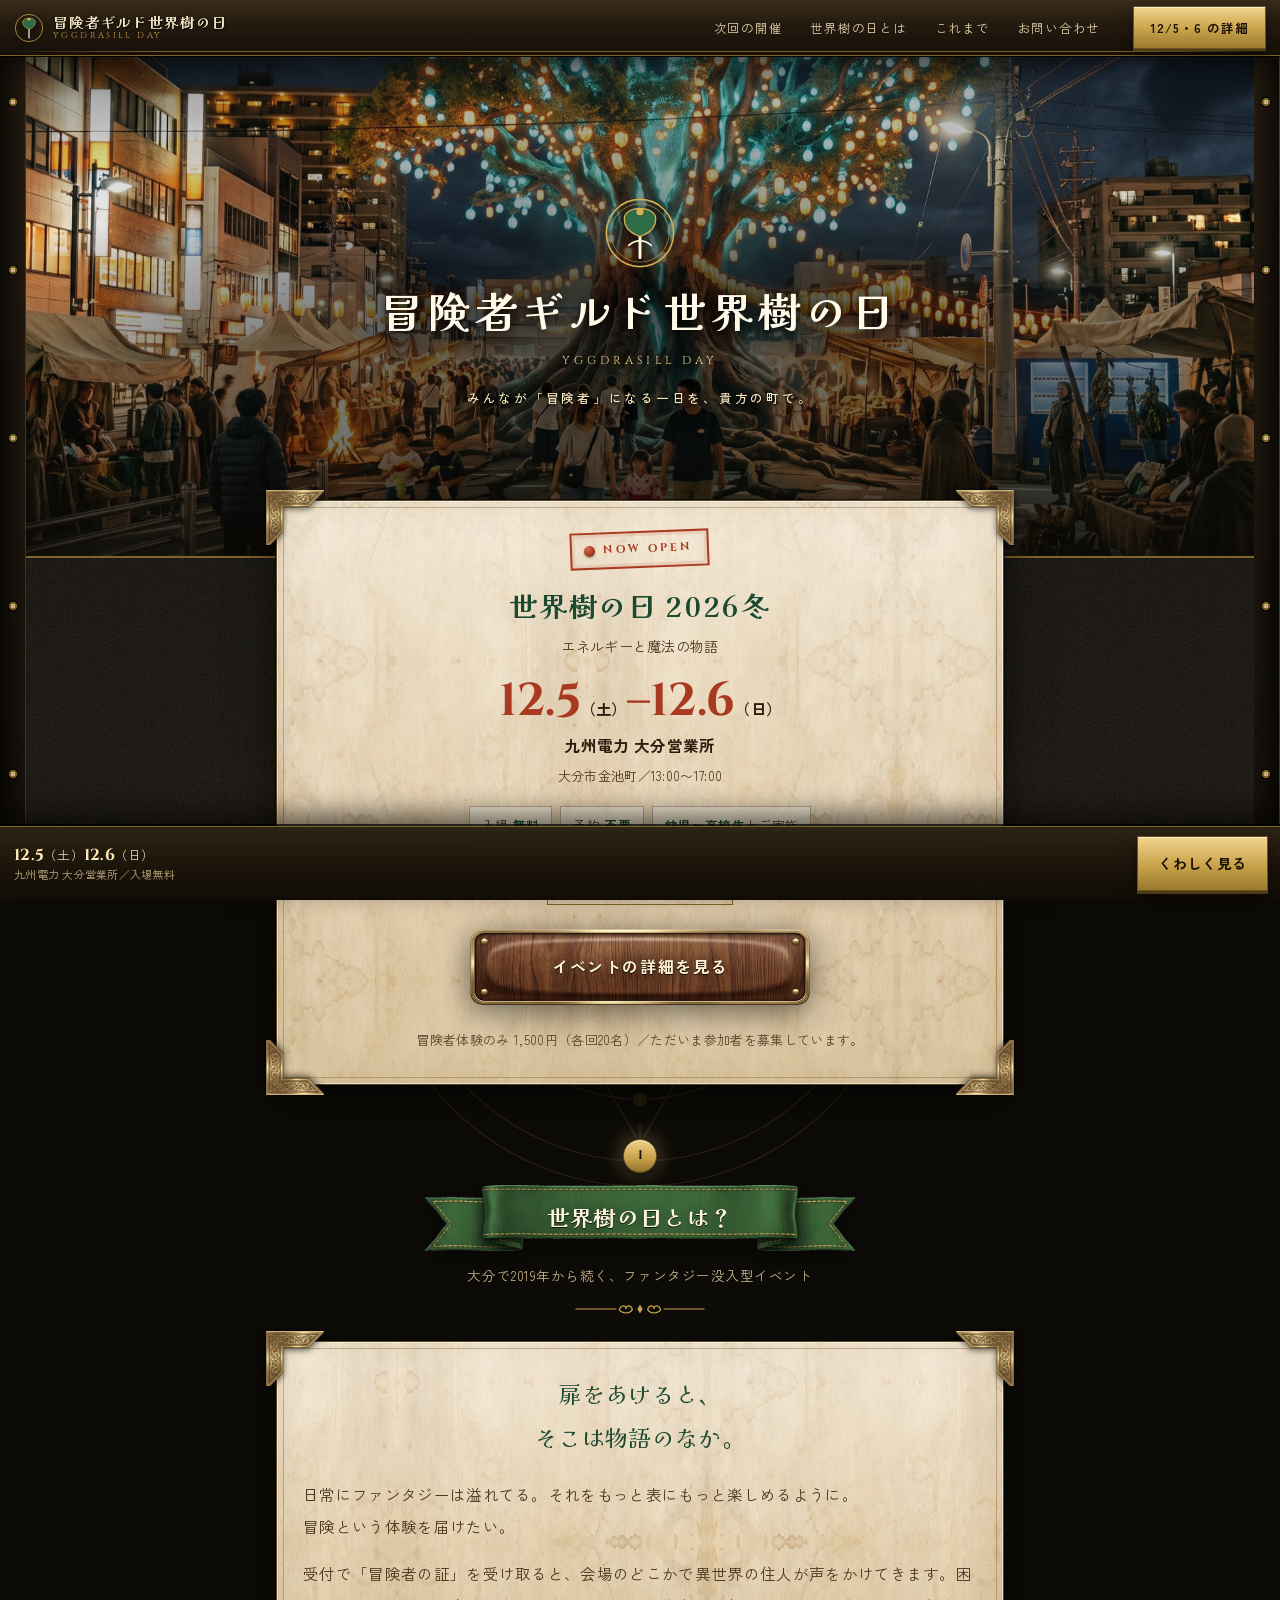
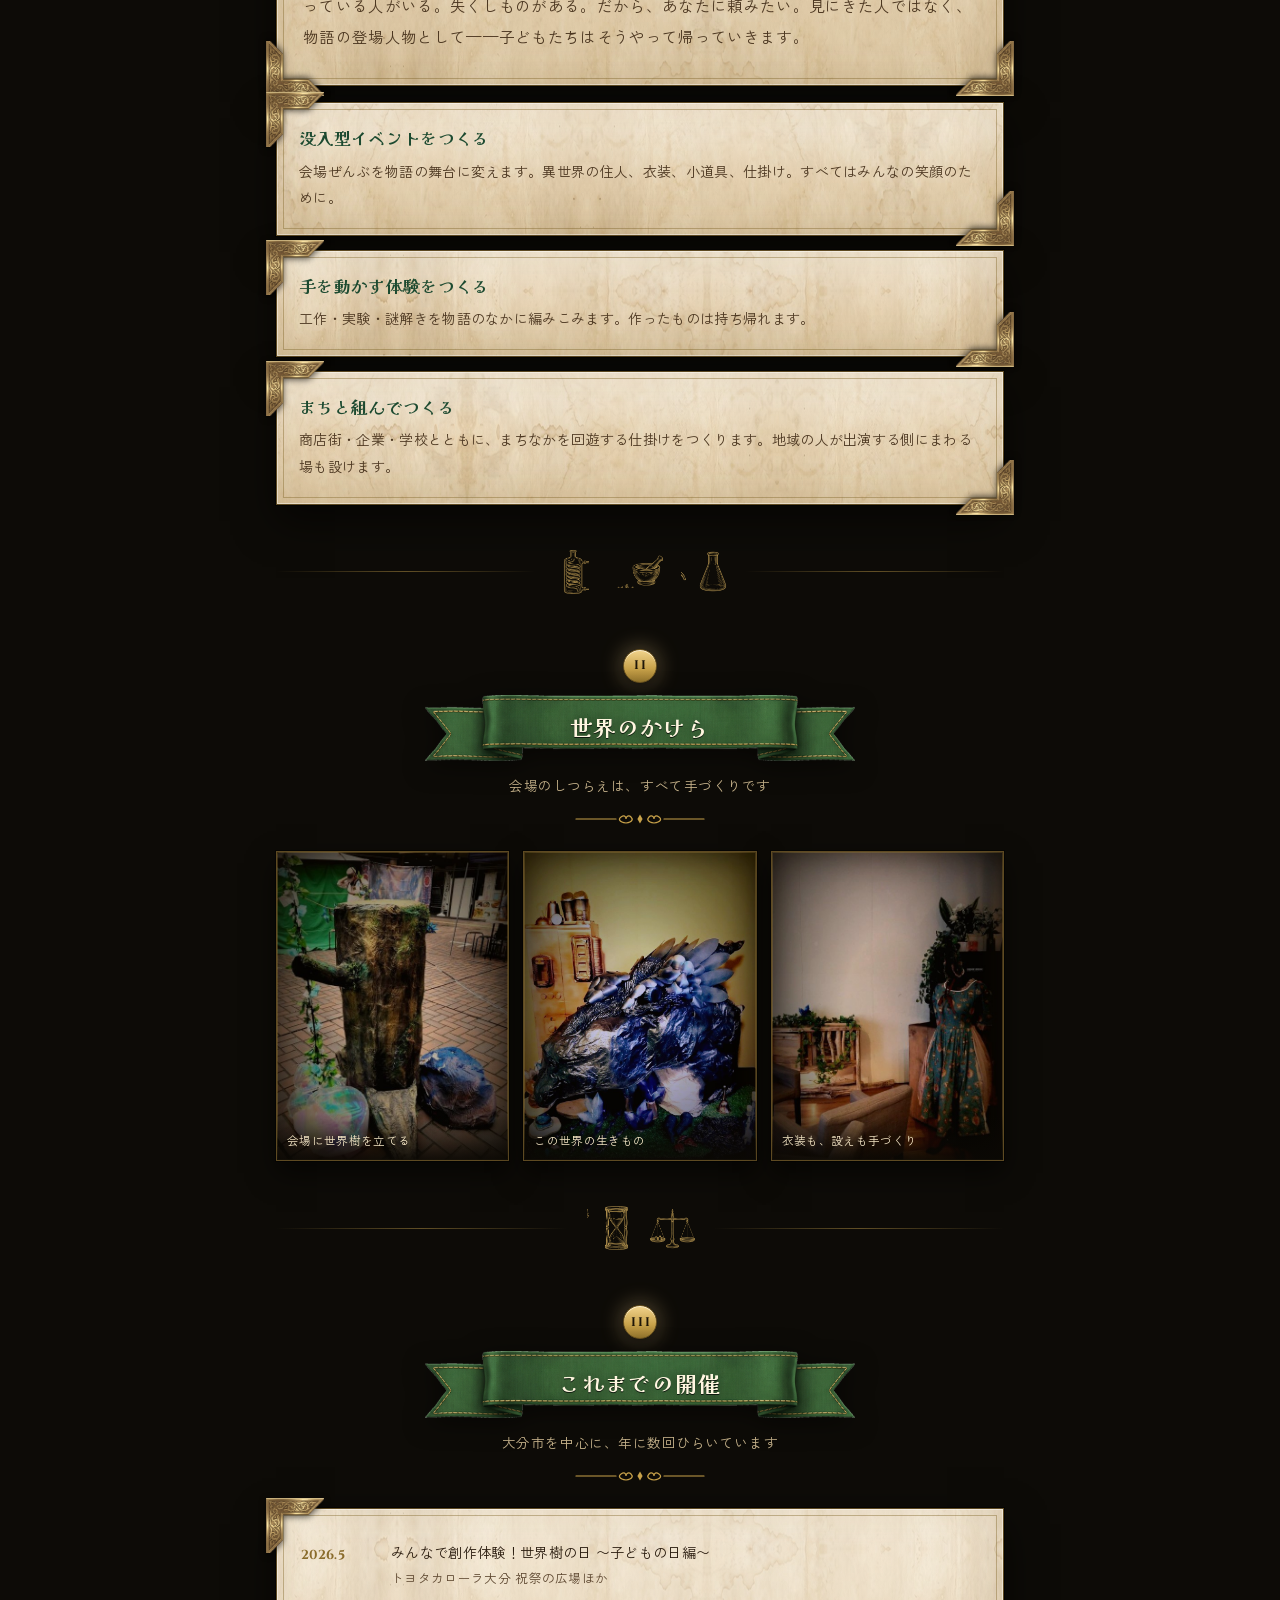
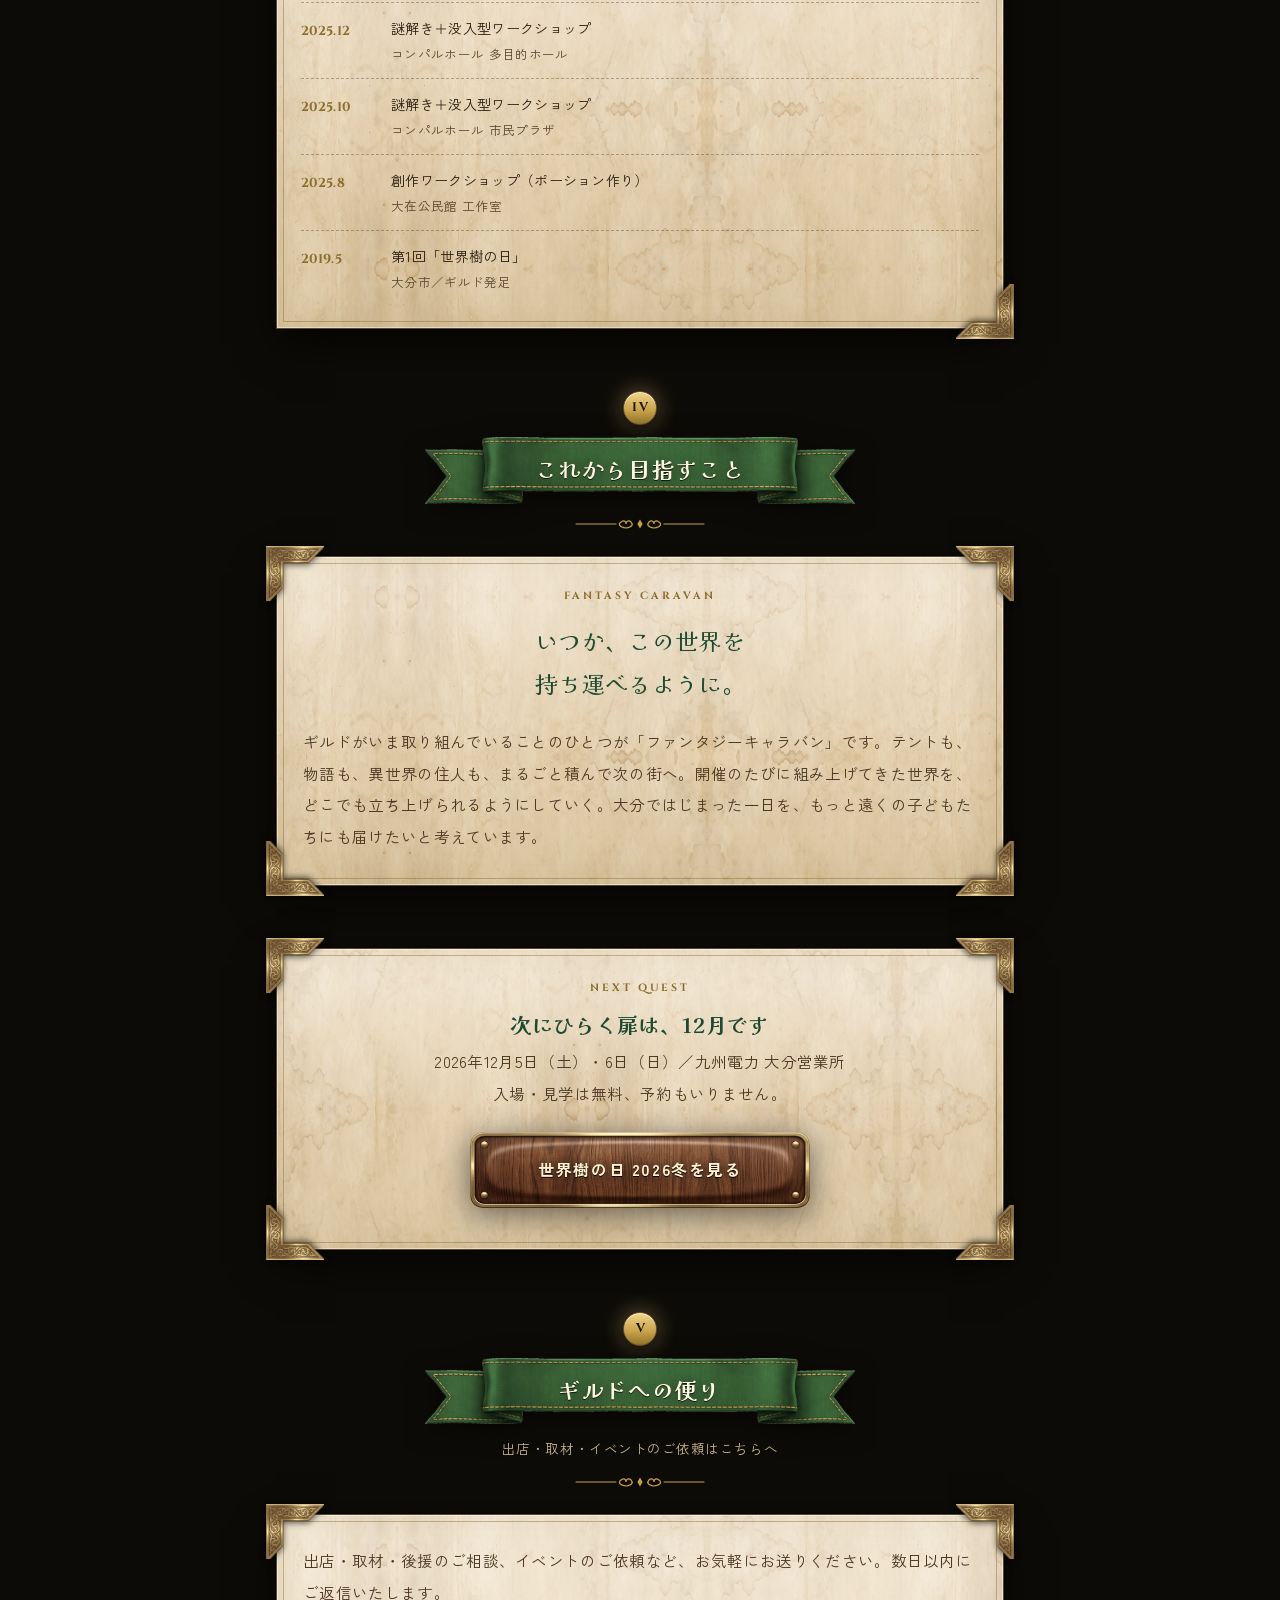
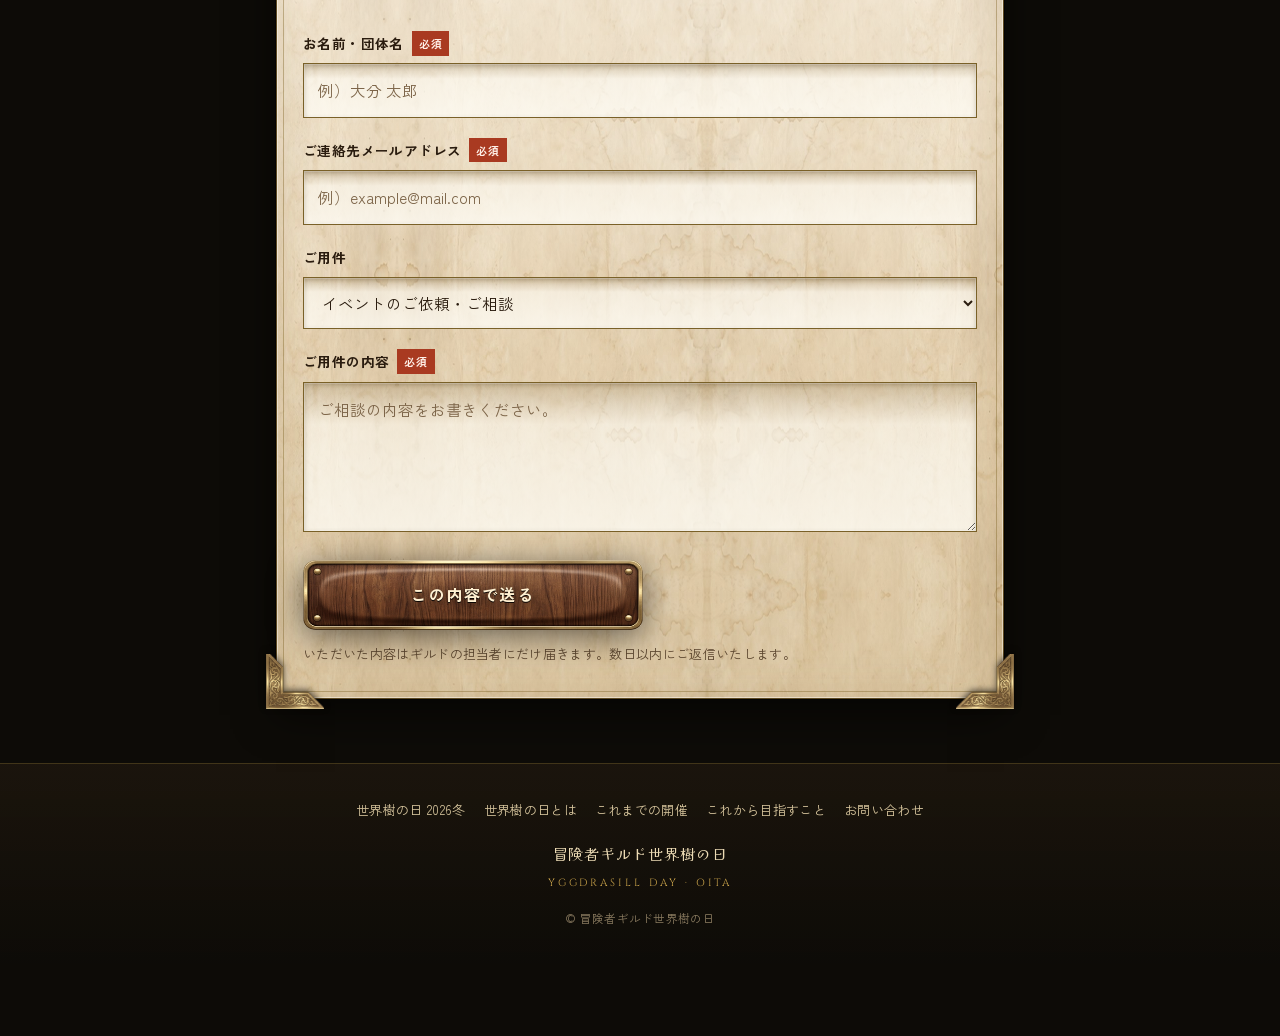
==== commit ca6d6160: "キービジュアルを「現実の街に起きたファンタジー」に作り直し 前版は実写に寄せすぎて、ただの夏祭りの写真になっていた。 実写映画のVFXカットとして撮り直し：交差点を突き破って生えた巨大樹、 内側から漏" ====
--- a/index.html
+++ b/index.html
@@ -85,7 +85,7 @@
 
 <div class="top">
   <img class="bg" src="assets/img/hero.jpg" width="1800" height="1005" fetchpriority="high"
-       alt="夜の街なかに立つ巨大な樹。枝いっぱいにランタンが灯り、ふもとにテントの屋台が並んで家族連れが歩いている">
+       alt="夜の街の交差点を突き破って生えた巨大な樹。枝いっぱいのランタンと青緑の光、根元には天幕の市が並び、普段着の人とマント姿の人が行き交っている">
   <div class="embers" id="embers" aria-hidden="true"></div>
   <div class="crestwrap">
     <svg class="crest" viewBox="0 0 66 66" aria-hidden="true">
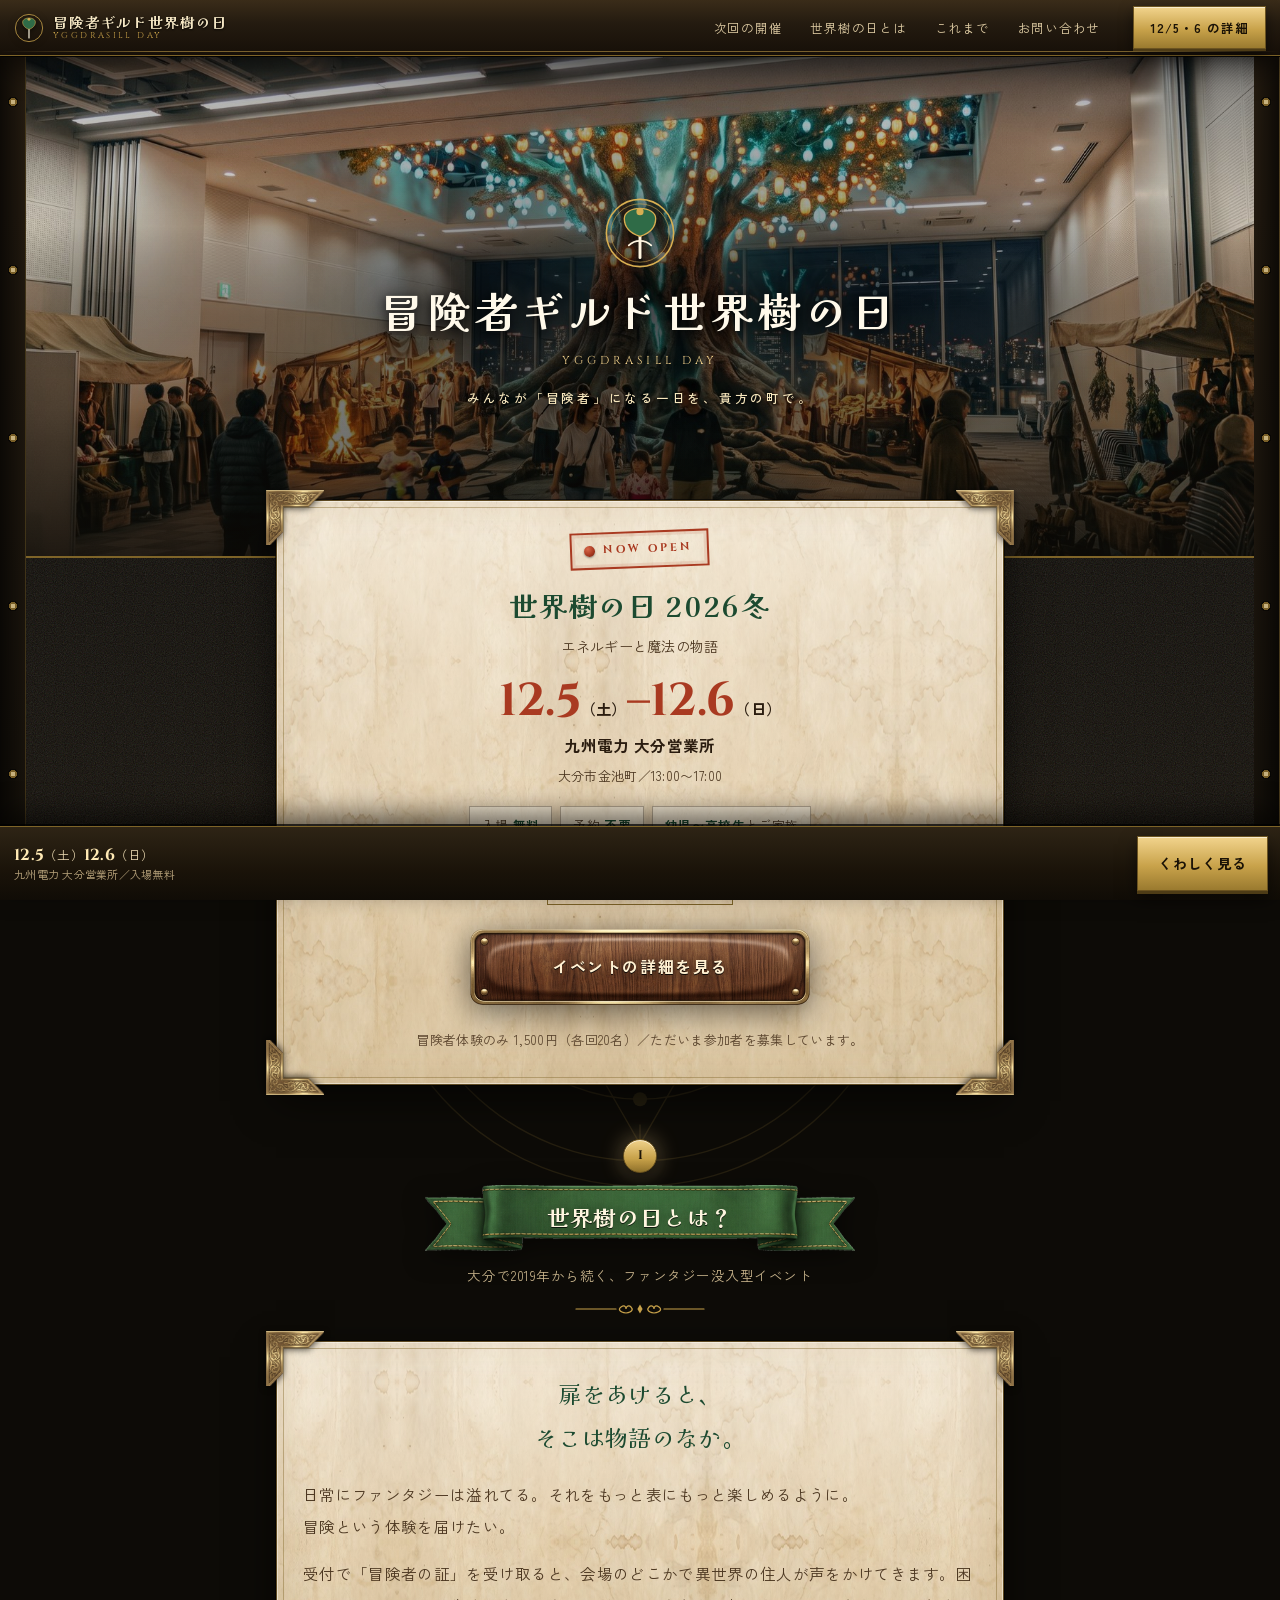
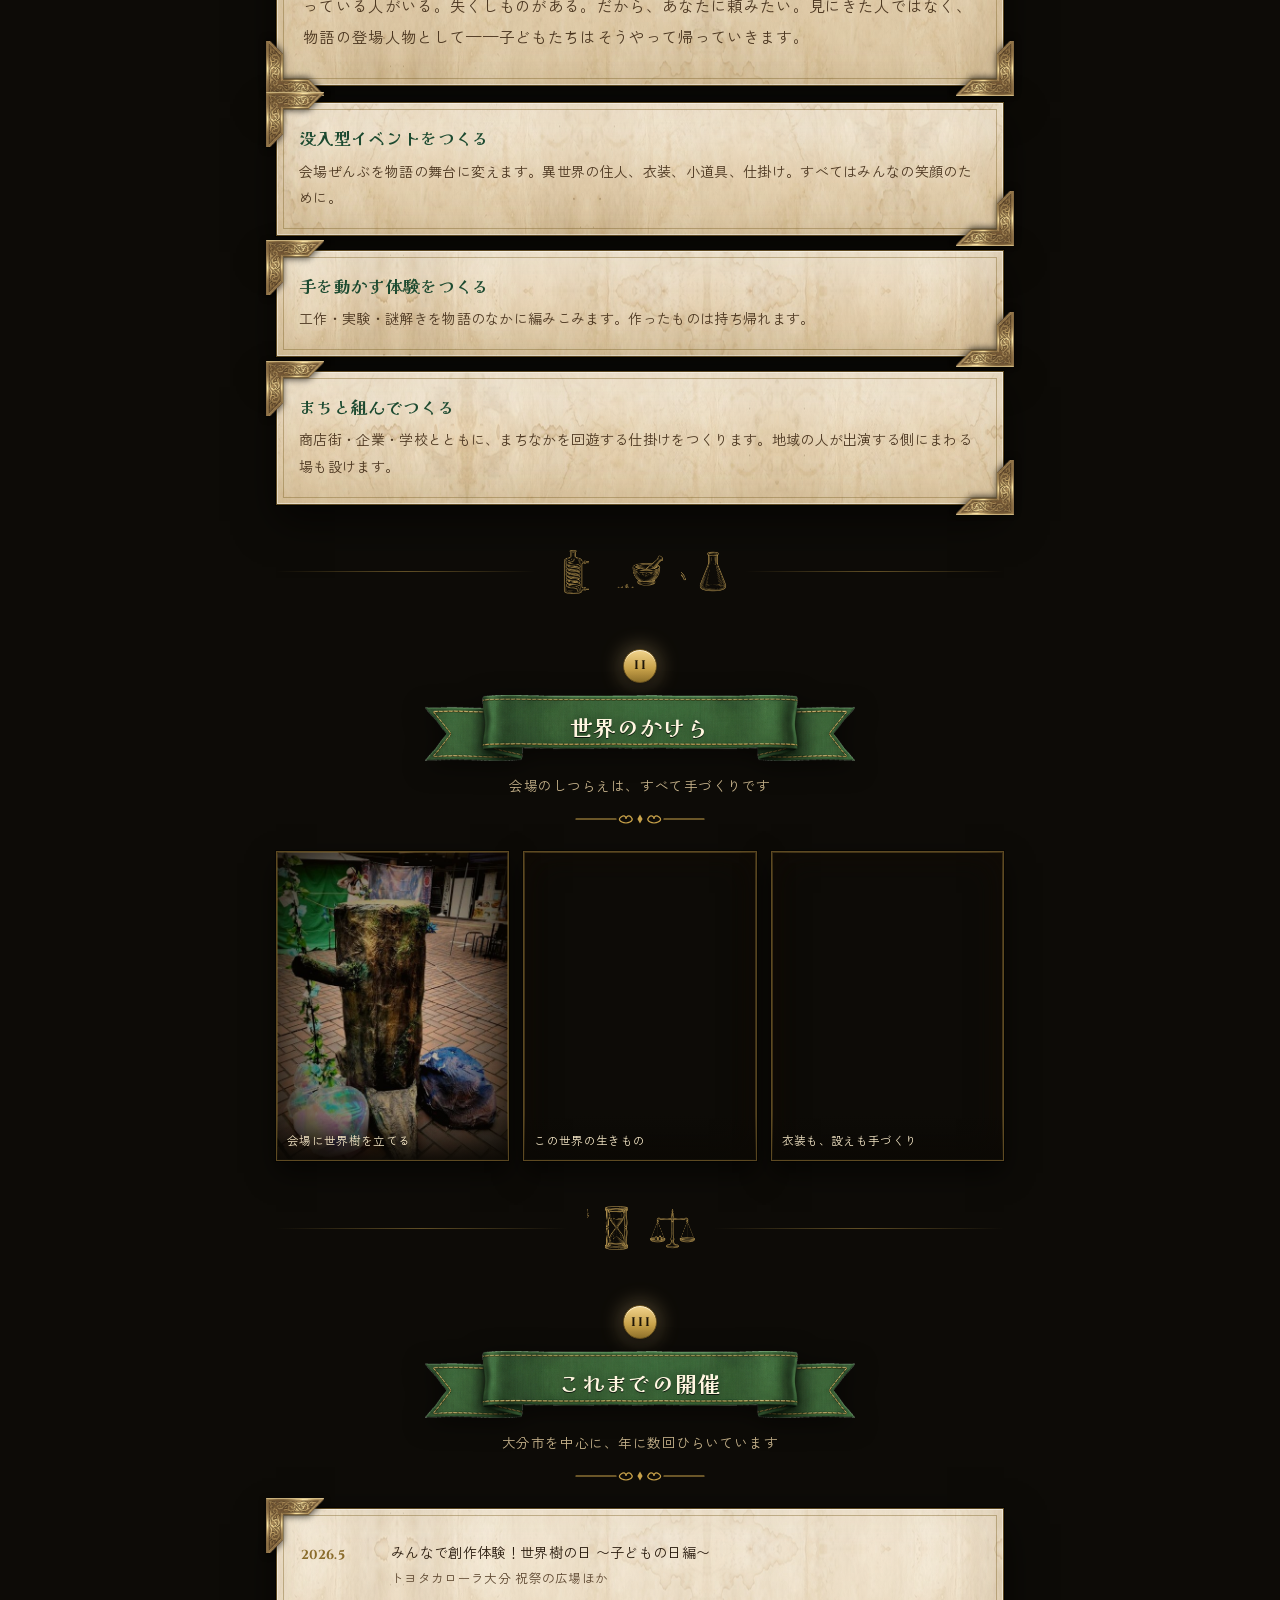
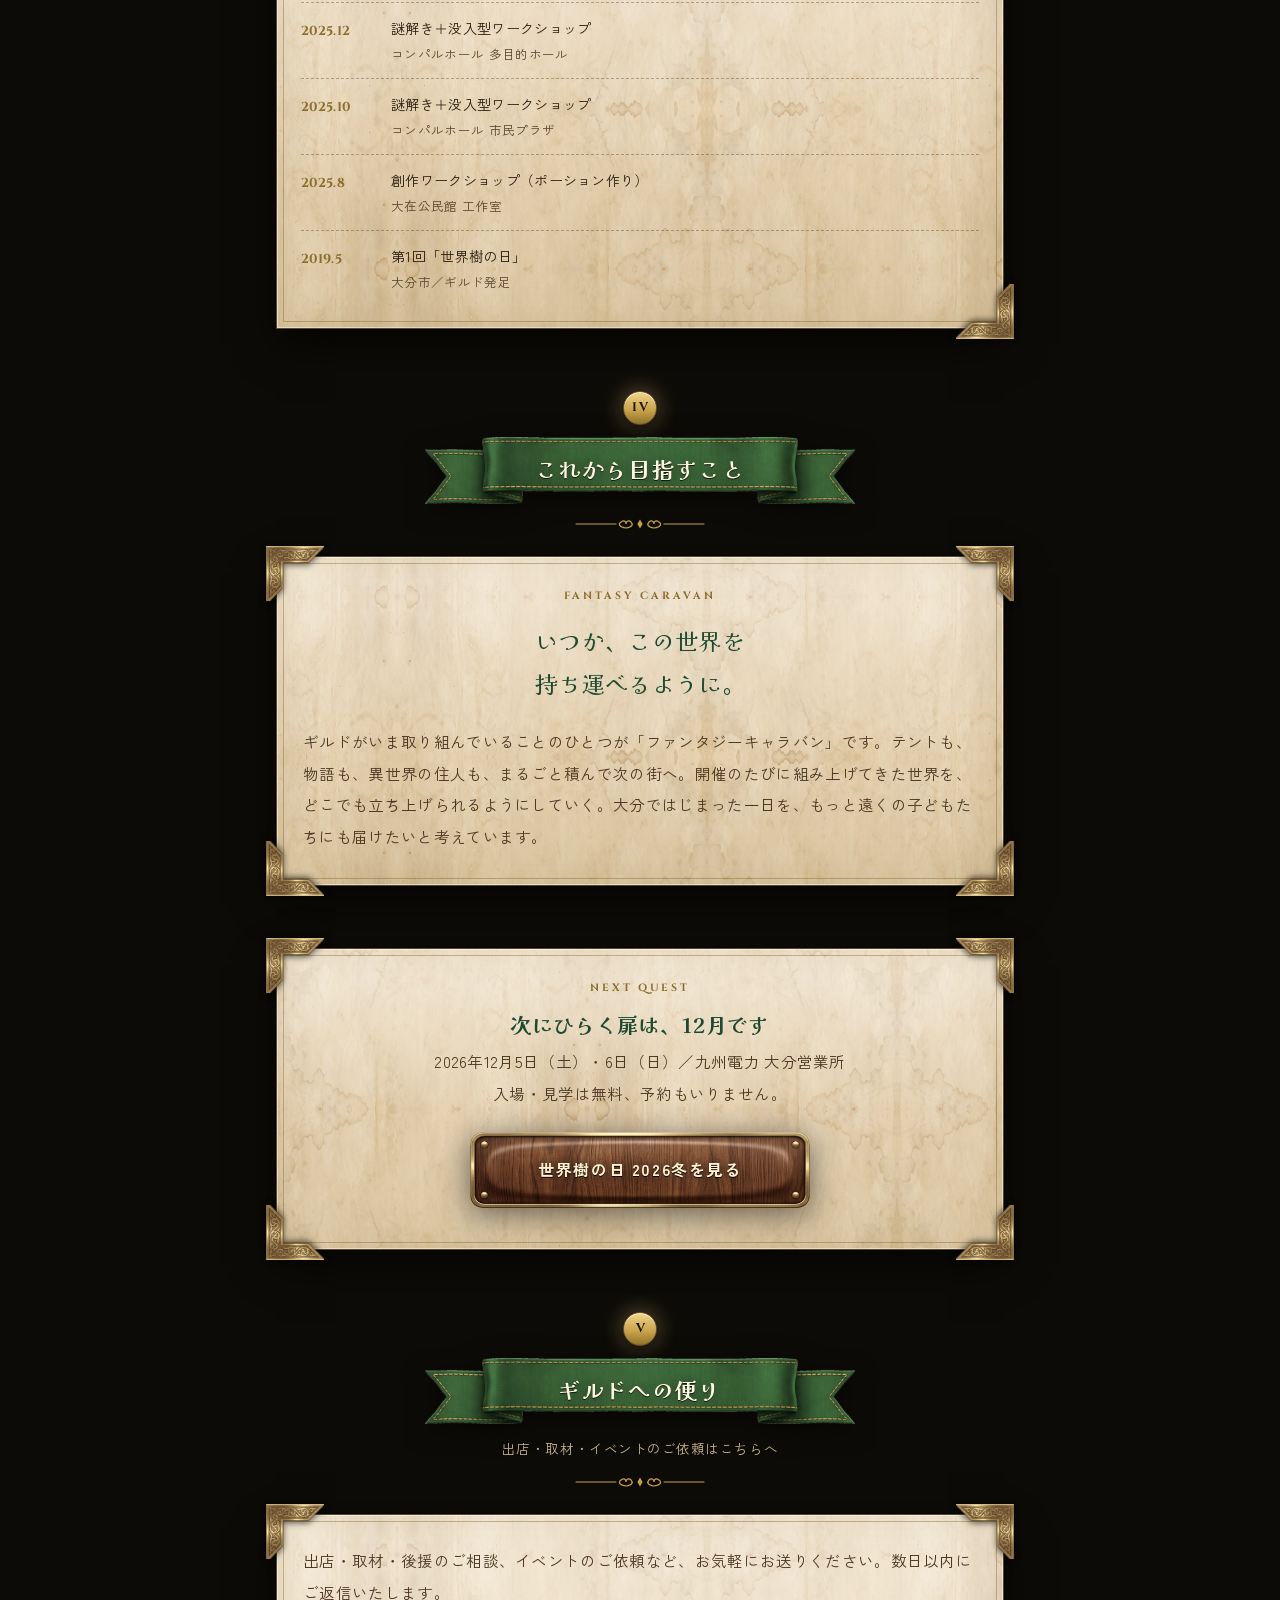
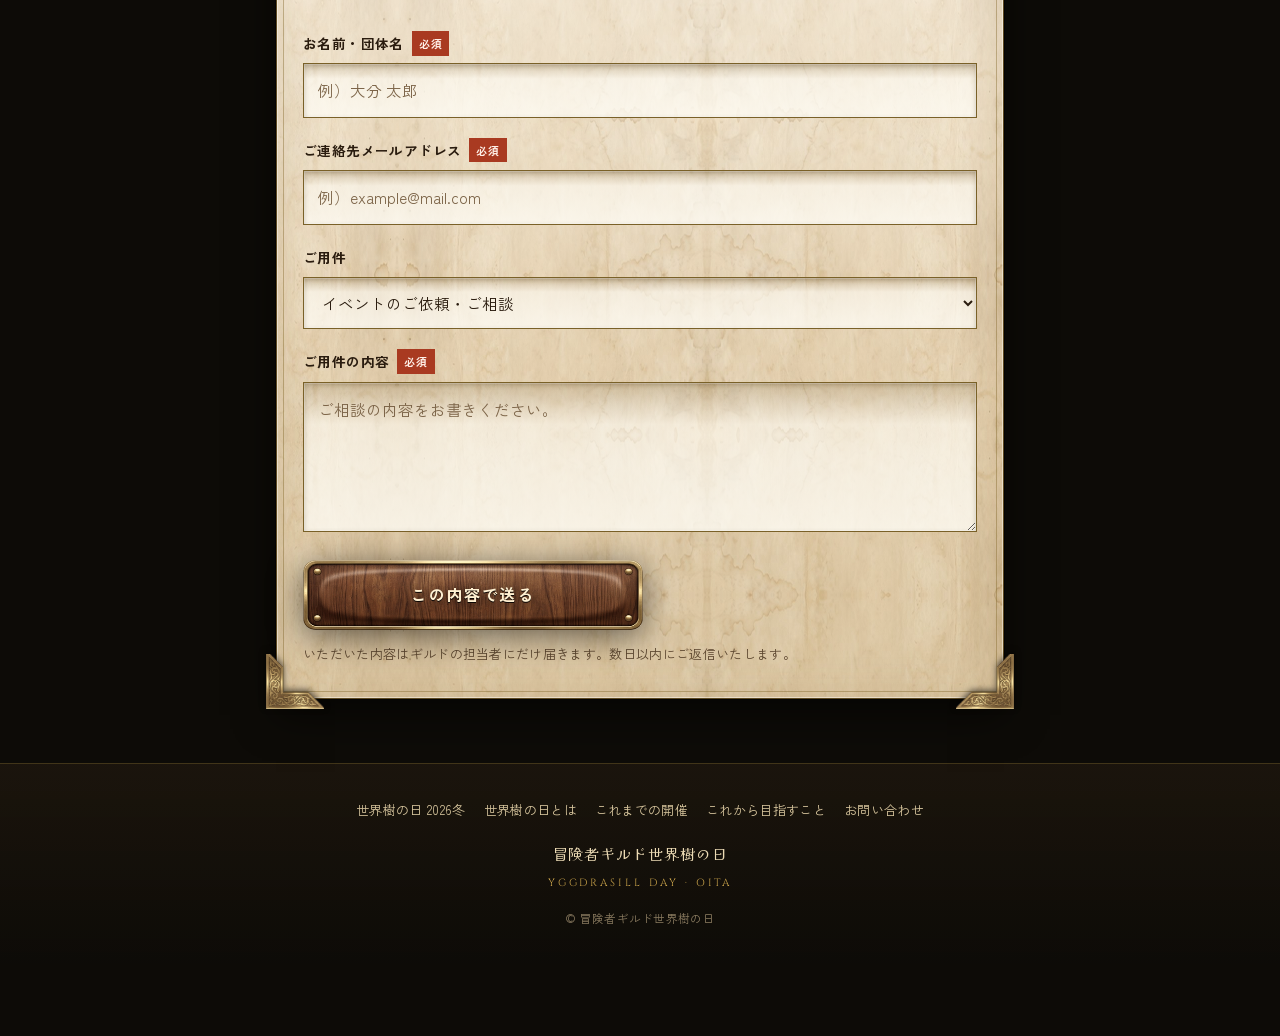
==== commit 6447490c: "キービジュアルを屋内に修正（世界樹の日は屋内開催） 屋外の路上イベントとして描いていたのは事実誤認。 実際は多目的ホール・公民館など屋内での開催なので、ホールの床を突き破って 生えた巨大樹に描き直した" ====
--- a/index.html
+++ b/index.html
@@ -85,7 +85,7 @@
 
 <div class="top">
   <img class="bg" src="assets/img/hero.jpg" width="1800" height="1005" fetchpriority="high"
-       alt="夜の街の交差点を突き破って生えた巨大な樹。枝いっぱいのランタンと青緑の光、根元には天幕の市が並び、普段着の人とマント姿の人が行き交っている">
+       alt="ホールの床を突き破って生えた巨大な樹。枝いっぱいのランタンと青緑の光、まわりに天幕の店が並び、普段着の家族とマント姿の人が行き交っている">
   <div class="embers" id="embers" aria-hidden="true"></div>
   <div class="crestwrap">
     <svg class="crest" viewBox="0 0 66 66" aria-hidden="true">
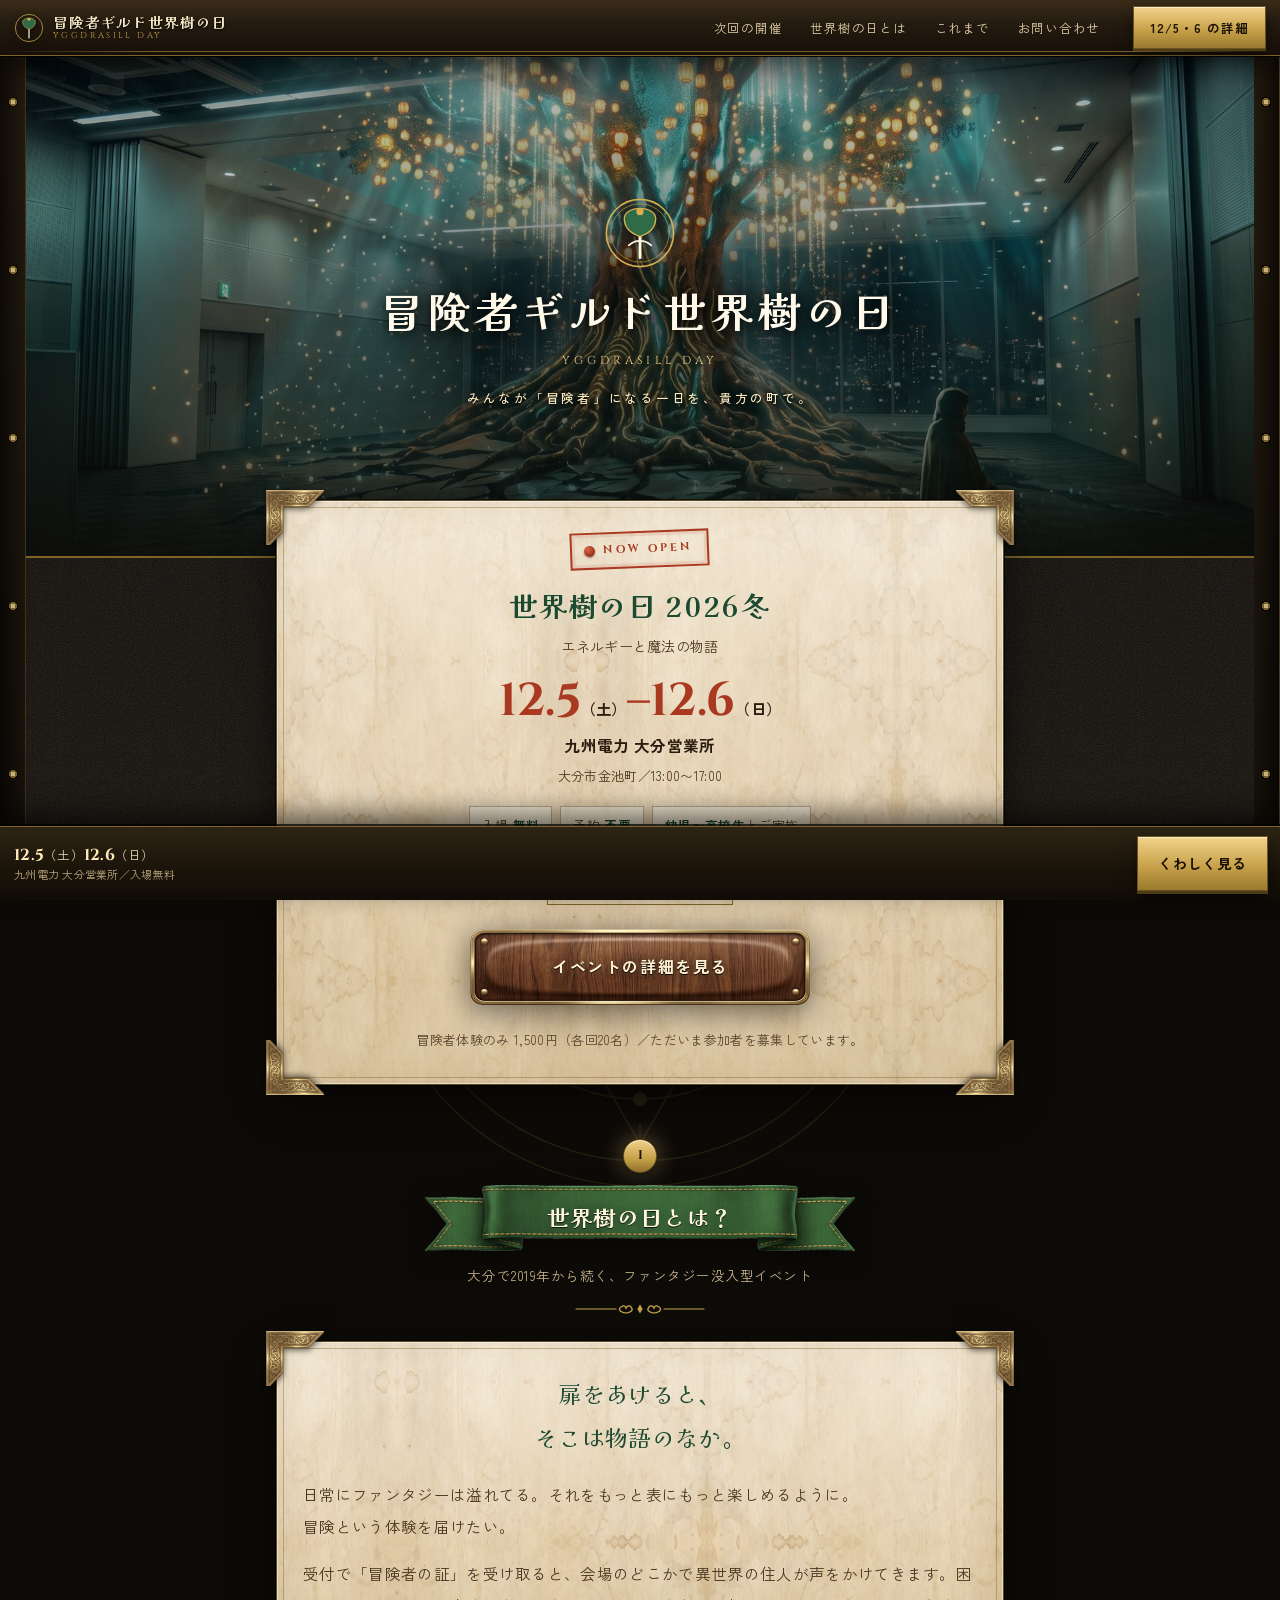
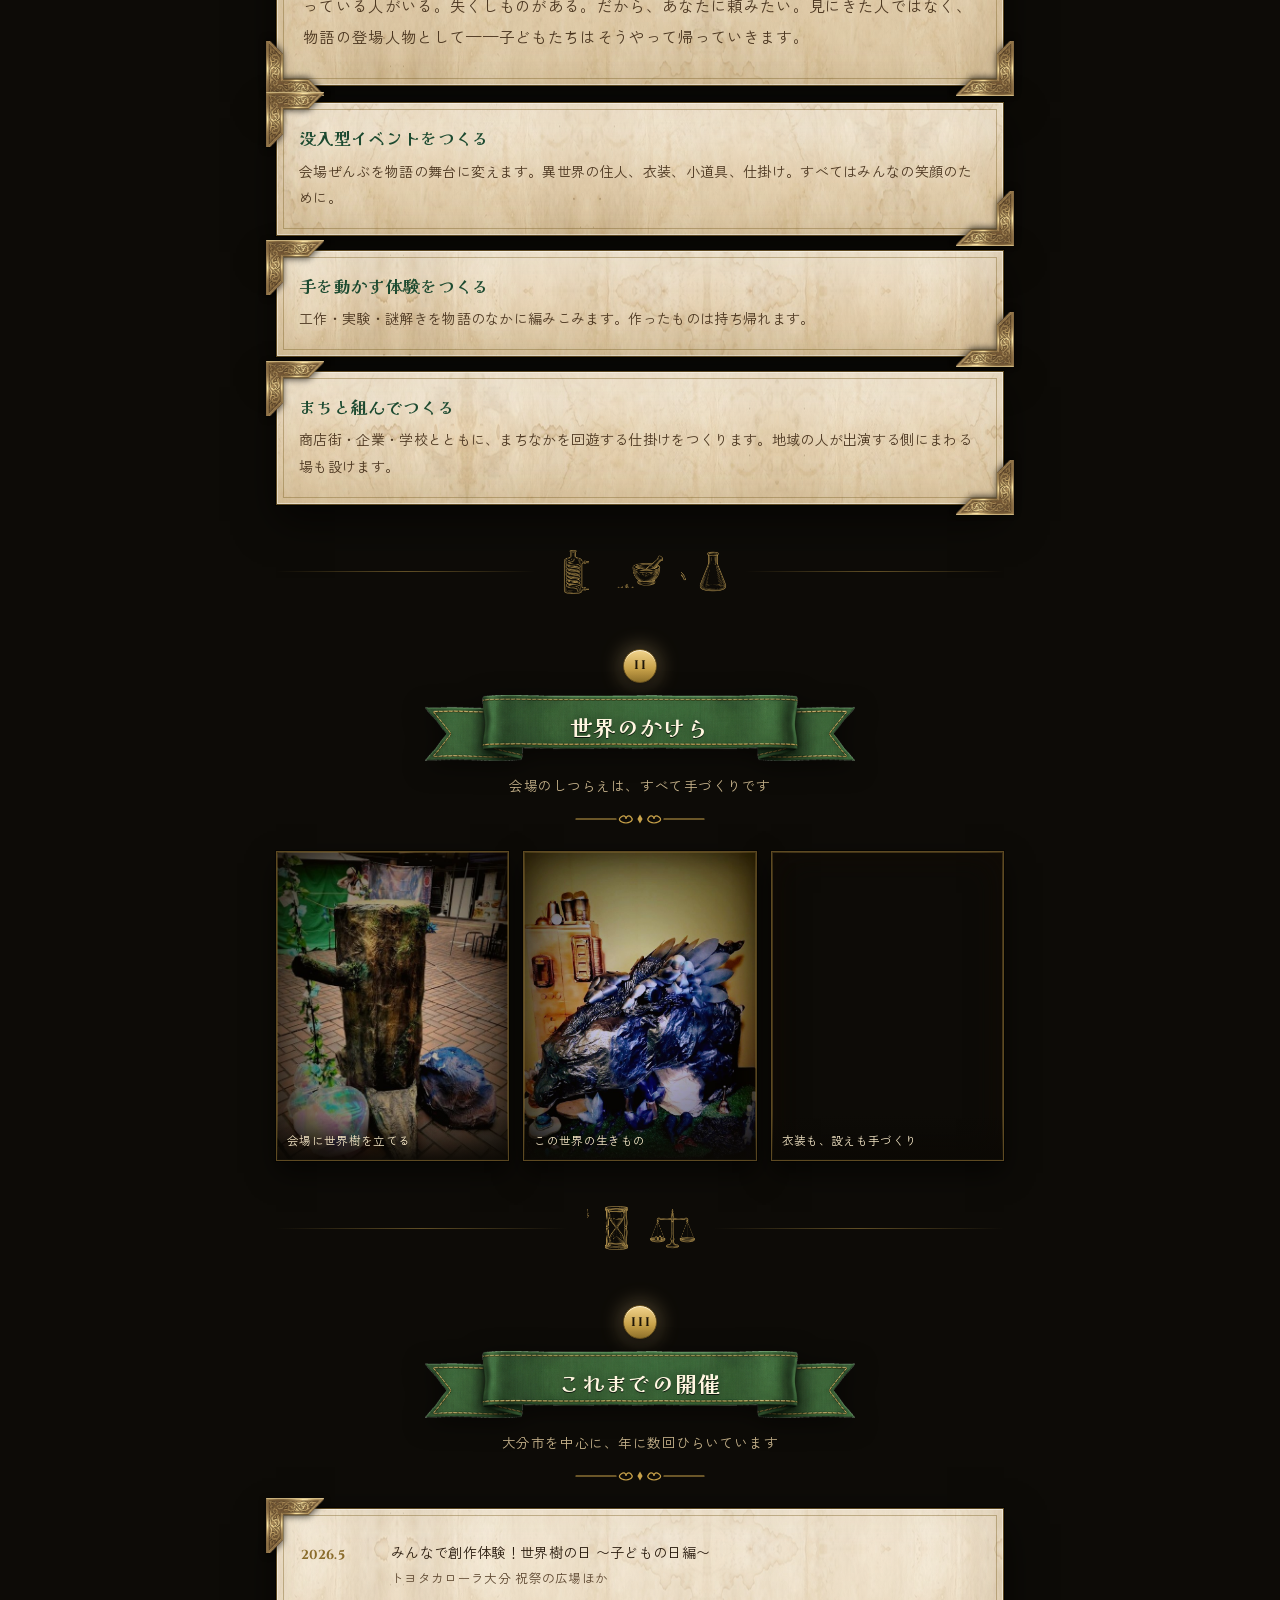
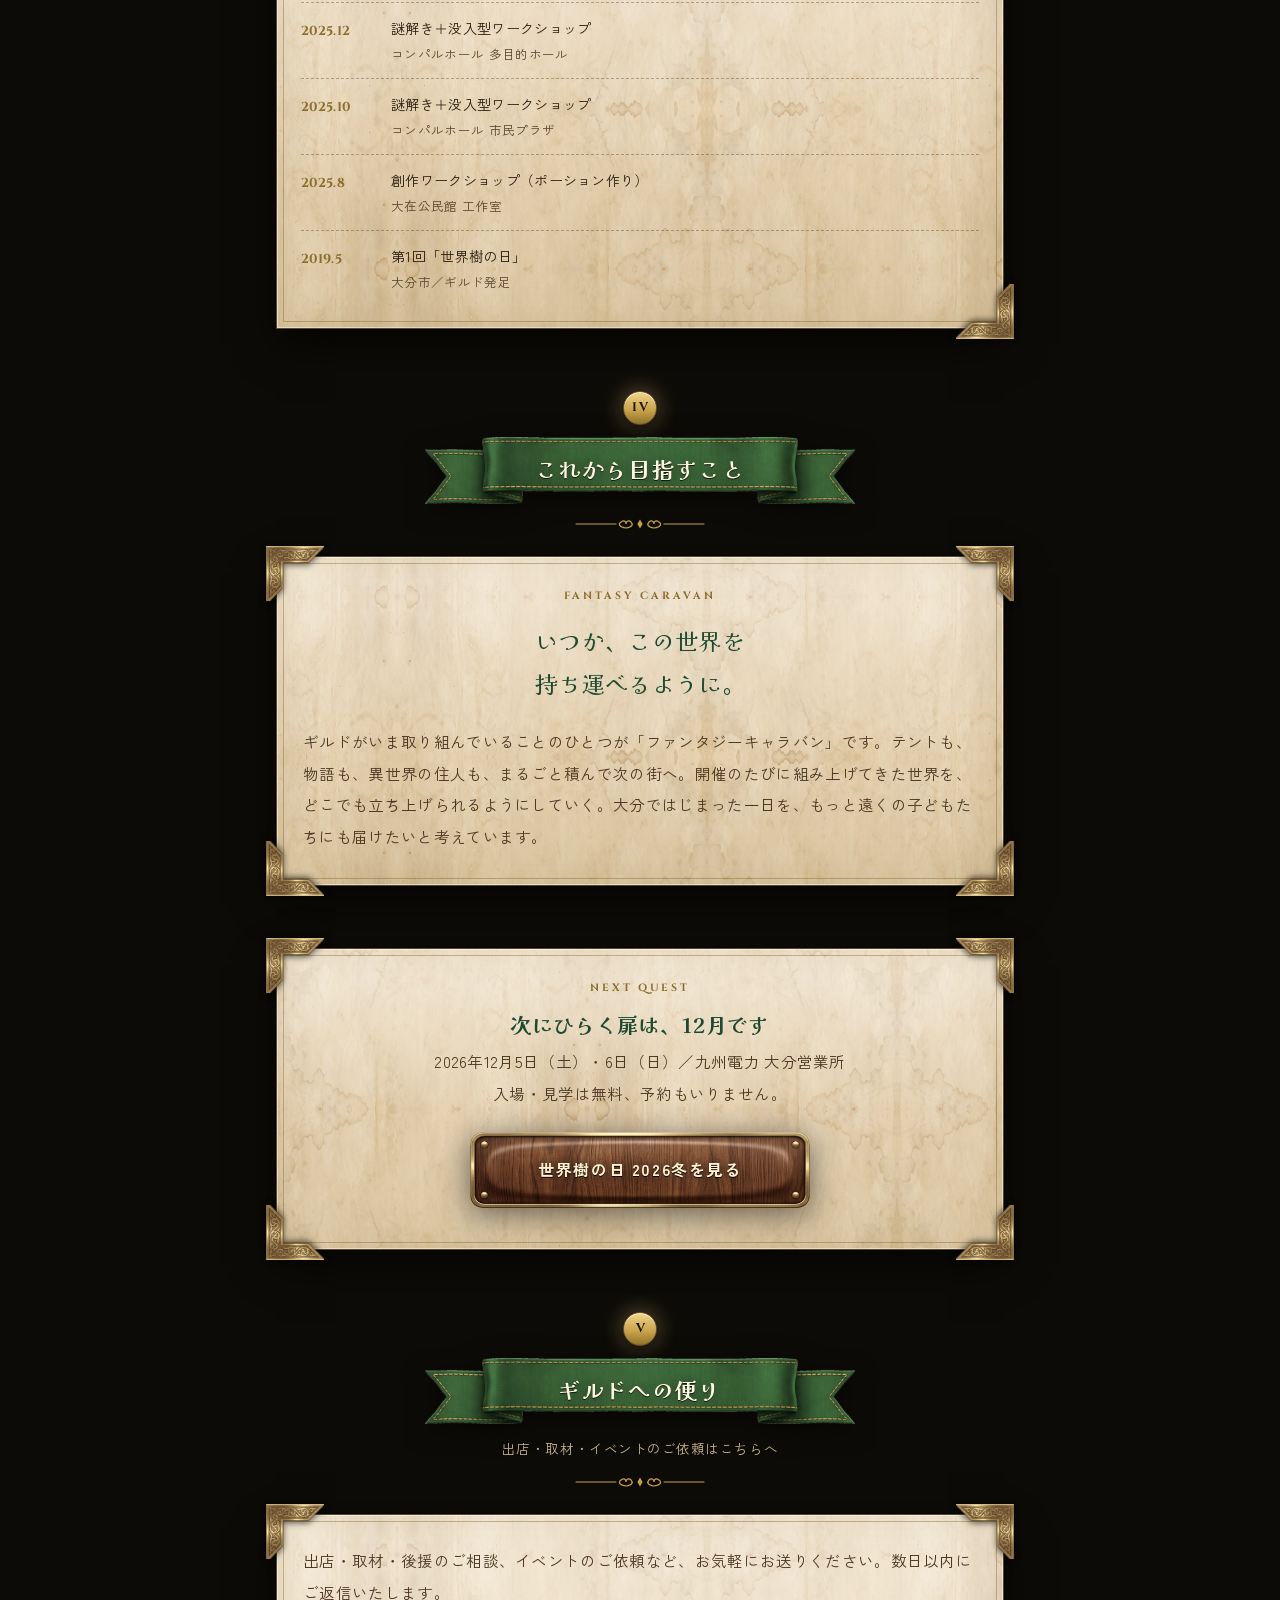
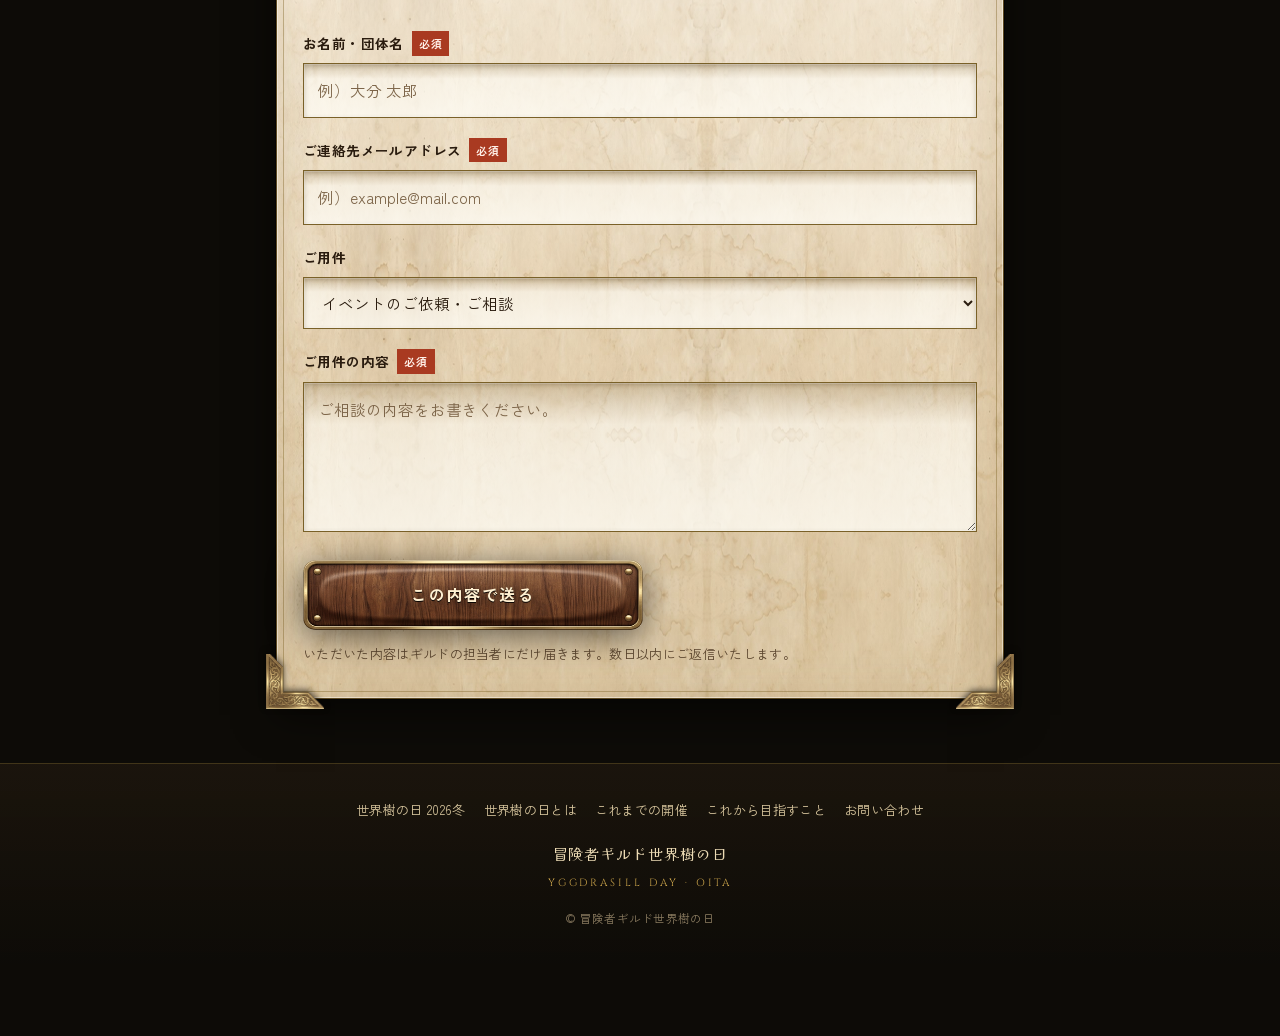
==== commit f18a6d4c: "キービジュアルをゲームのキーアート級に引き上げ 記録写真では地味だったため、フォトリアルなAAAゲームのキーアート （FF系）の方向へ。発光する紋様、体積光、舞う光の粒、割れた床への 映り込み、スケー" ====
--- a/index.html
+++ b/index.html
@@ -85,7 +85,7 @@
 
 <div class="top">
   <img class="bg" src="assets/img/hero.jpg" width="1800" height="1005" fetchpriority="high"
-       alt="ホールの床を突き破って生えた巨大な樹。枝いっぱいのランタンと青緑の光、まわりに天幕の店が並び、普段着の家族とマント姿の人が行き交っている">
+       alt="ホールの床を突き破って天井まで伸びる巨大な樹。根と幹に光る紋様が走り、黄金のランタンと光の粒が舞う。手前にマントを羽織った人物が小さく立っている">
   <div class="embers" id="embers" aria-hidden="true"></div>
   <div class="crestwrap">
     <svg class="crest" viewBox="0 0 66 66" aria-hidden="true">
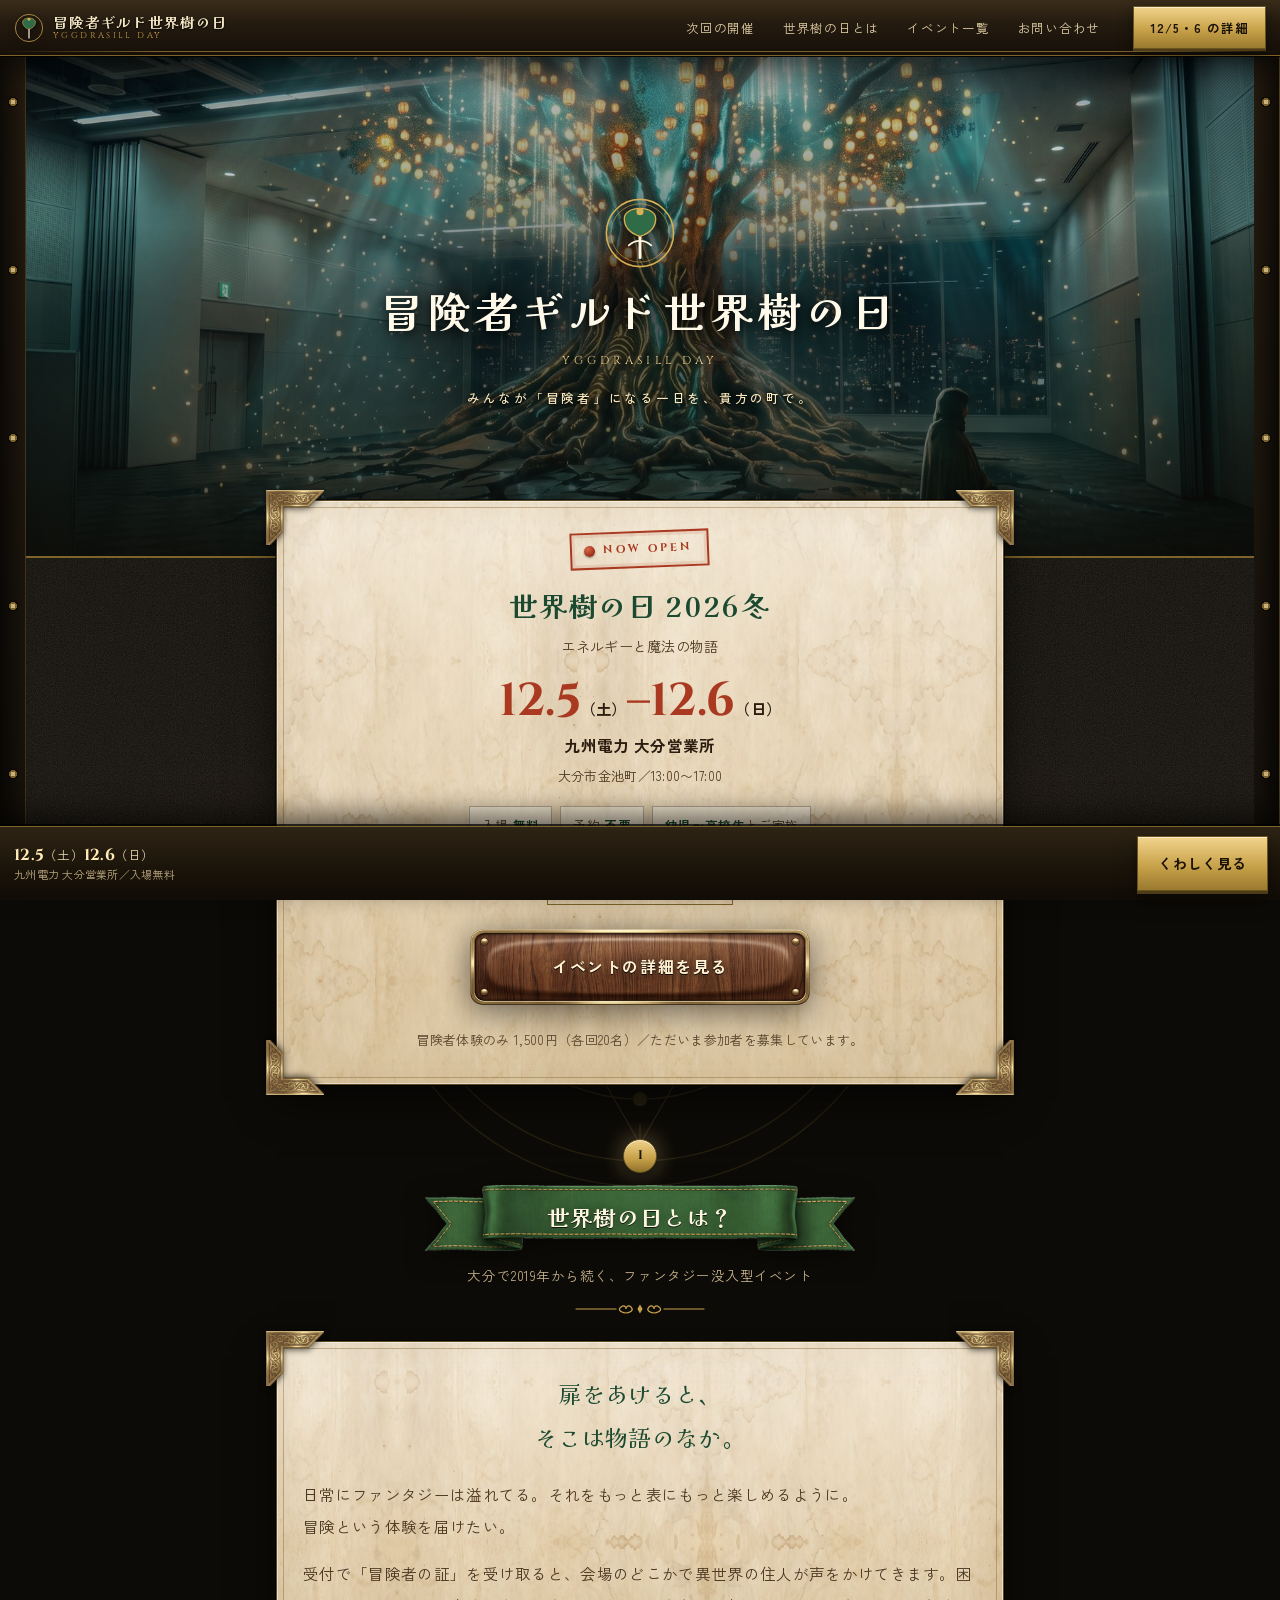
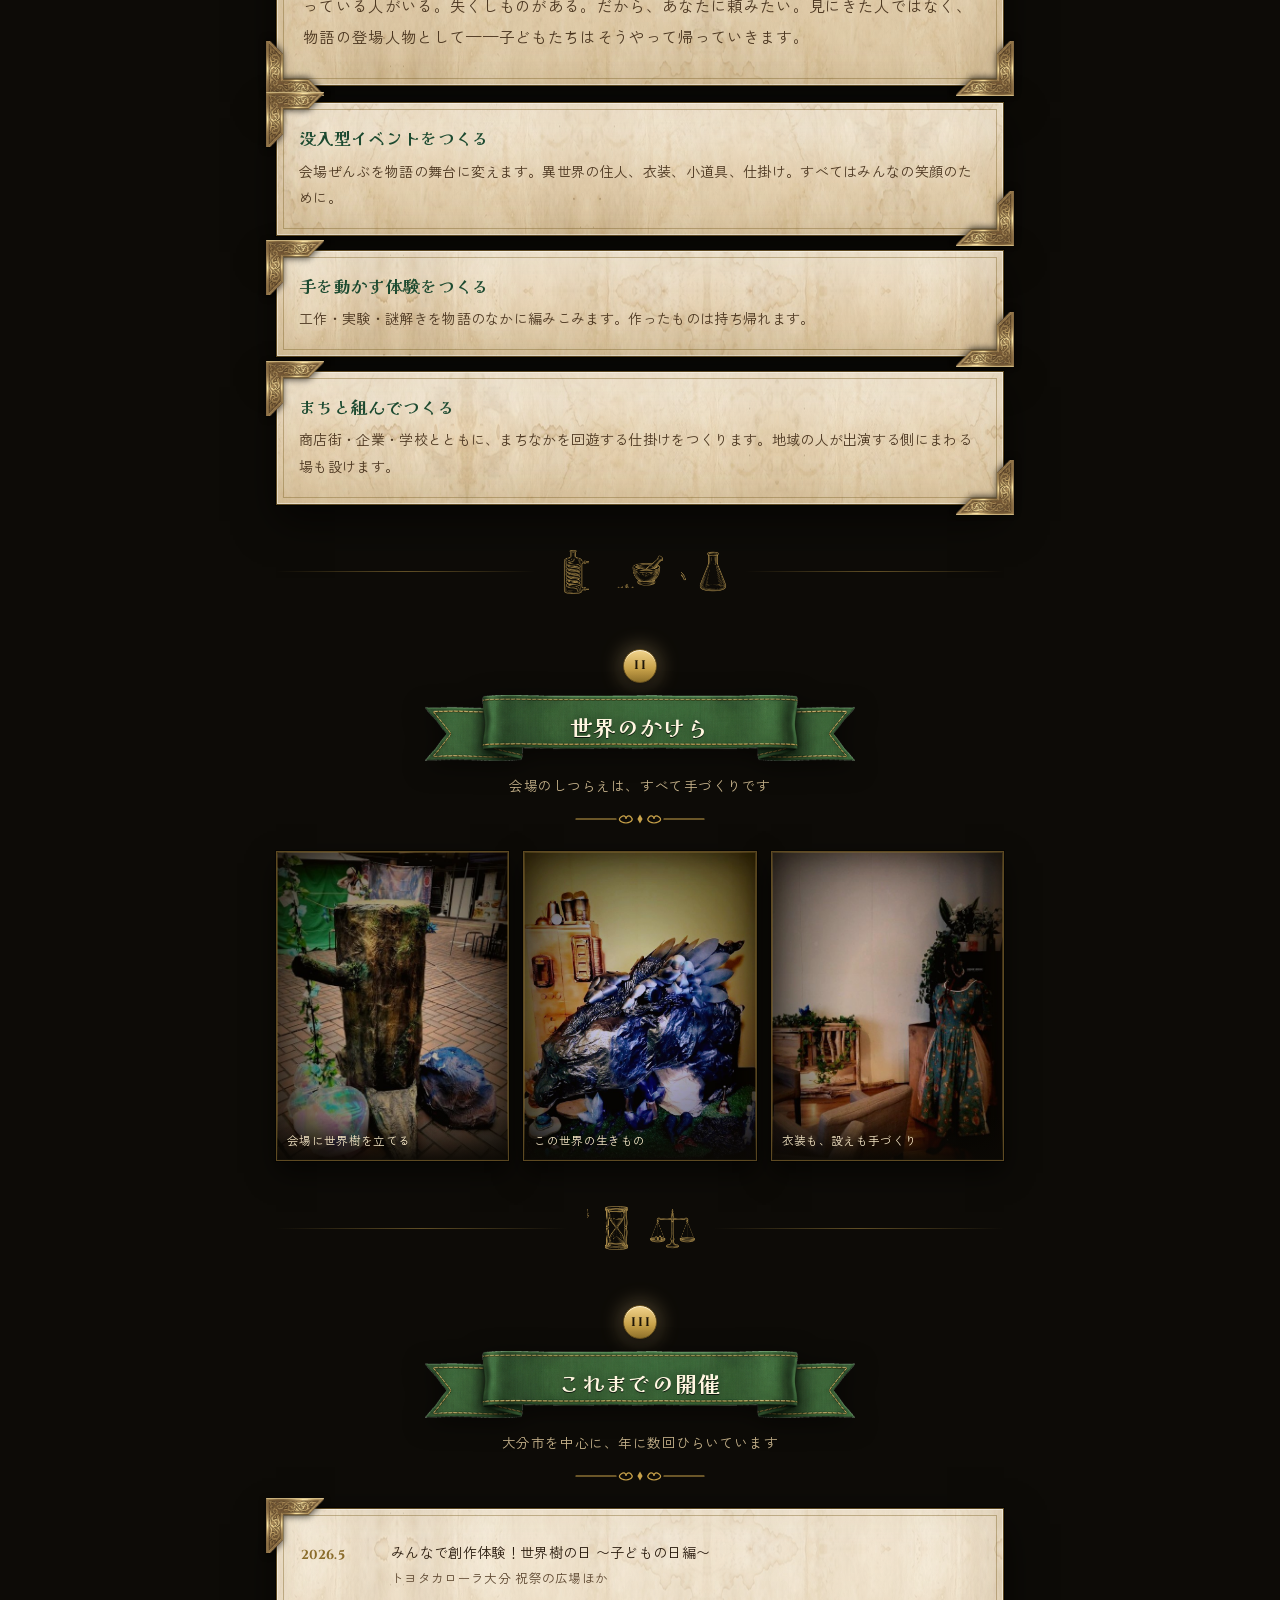
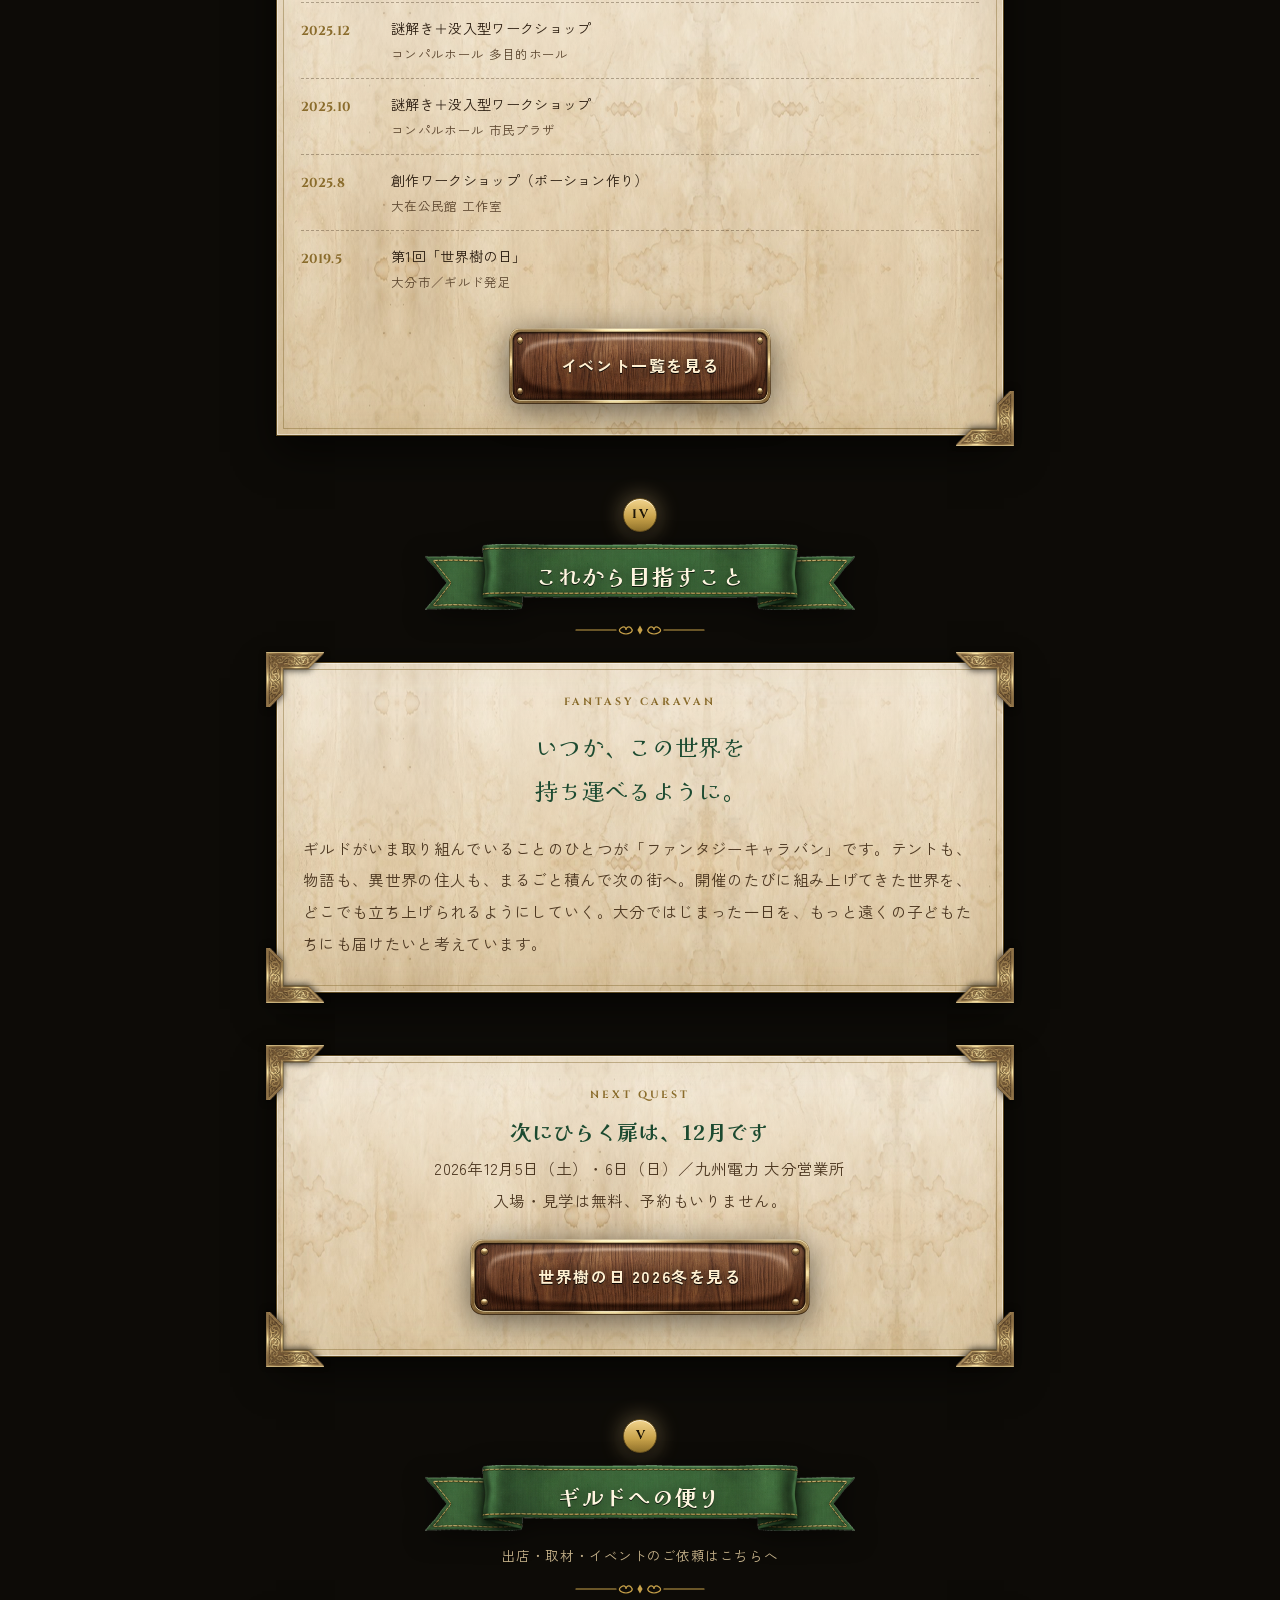
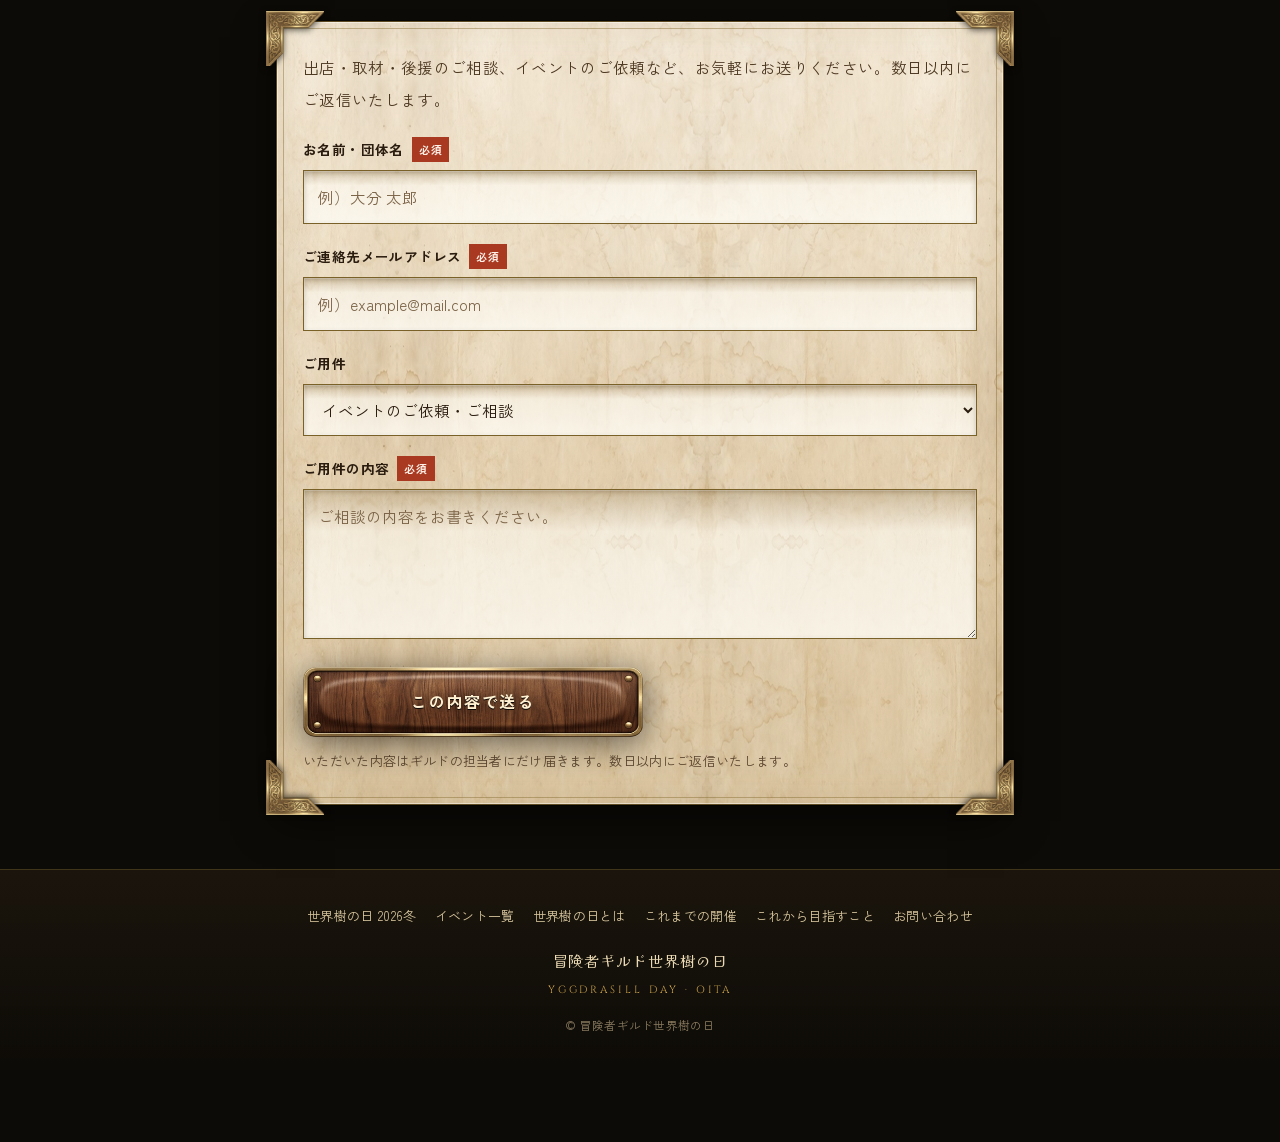
==== commit 1f3223b9: "イベント一覧ページを追加し、イベントページのURLを /2026winter/ に整理 チラシのQRから飛ぶ先として、団体トップ（コーポレート）ではなく イベントページを指せるようにした。刷ったあとに" ====
--- a/index.html
+++ b/index.html
@@ -74,10 +74,10 @@
   <nav aria-label="このページの目次">
     <a href="#next">次回の開催</a>
     <a href="#about">世界樹の日とは</a>
-    <a href="#works">これまで</a>
+    <a href="events/">イベント一覧</a>
     <a href="#contact">お問い合わせ</a>
   </nav>
-  <a class="cta" href="event.html">12/5・6 の詳細</a>
+  <a class="cta" href="2026winter/">12/5・6 の詳細</a>
   <span class="prog" id="prog" aria-hidden="true"></span>
 </header>
 <div class="rail" aria-hidden="true"></div>
@@ -121,7 +121,7 @@
     <div class="countdown" id="cd" data-target="2026-12-05T13:00:00+09:00" data-end="2026-12-06T17:00:00+09:00" hidden>
       <span class="lb">開催まで</span><span class="n">–</span><span class="u">日</span>
     </div>
-    <p style="margin-top:24px;"><a class="btn wide" href="event.html">イベントの詳細を見る</a></p>
+    <p style="margin-top:24px;"><a class="btn wide" href="2026winter/">イベントの詳細を見る</a></p>
     <p class="note" style="margin-top:14px;">冒険者体験のみ 1,500円（各回20名）／ただいま参加者を募集しています。</p>
   </div>
 </div>
@@ -228,6 +228,7 @@
         <div class="rec"><span class="y">2025.8</span><span class="t">創作ワークショップ（ポーション作り）<small>大在公民館 工作室</small></span></div>
         <div class="rec"><span class="y">2019.5</span><span class="t">第1回「世界樹の日」<small>大分市／ギルド発足</small></span></div>
       </div>
+      <p style="margin-top:22px;text-align:center;"><a class="btn" href="events/">イベント一覧を見る</a></p>
     </div>
   </div>
 </section>
@@ -257,7 +258,7 @@
       <div style="font-family:'Cinzel',serif;font-size:10.5px;letter-spacing:.26em;color:#8A6C2C;font-weight:700;">NEXT QUEST</div>
       <h3 style="font-size:21px;margin:10px 0 6px;color:var(--forest);">次にひらく扉は、12月です</h3>
       <p class="body-t">2026年12月5日（土）・6日（日）／九州電力 大分営業所<br>入場・見学は無料、予約もいりません。</p>
-      <p style="margin-top:22px;"><a class="btn wide" href="event.html">世界樹の日 2026冬を見る</a></p>
+      <p style="margin-top:22px;"><a class="btn wide" href="2026winter/">世界樹の日 2026冬を見る</a></p>
     </div>
   </div>
 </section>
@@ -325,7 +326,8 @@
 
 <footer>
   <nav class="fnav" aria-label="サイト内リンク">
-    <a href="event.html">世界樹の日 2026冬</a>
+    <a href="2026winter/">世界樹の日 2026冬</a>
+    <a href="events/">イベント一覧</a>
     <a href="#about">世界樹の日とは</a>
     <a href="#works">これまでの開催</a>
     <a href="#caravan">これから目指すこと</a>
@@ -338,7 +340,7 @@
 
 <div class="dock">
   <span class="d1"><b>12.5</b>（土）<b>12.6</b>（日）<small>九州電力 大分営業所／入場無料</small></span>
-  <a class="go" href="event.html">くわしく見る</a>
+  <a class="go" href="2026winter/">くわしく見る</a>
 </div>
 
 <script src="assets/site.js" defer></script>
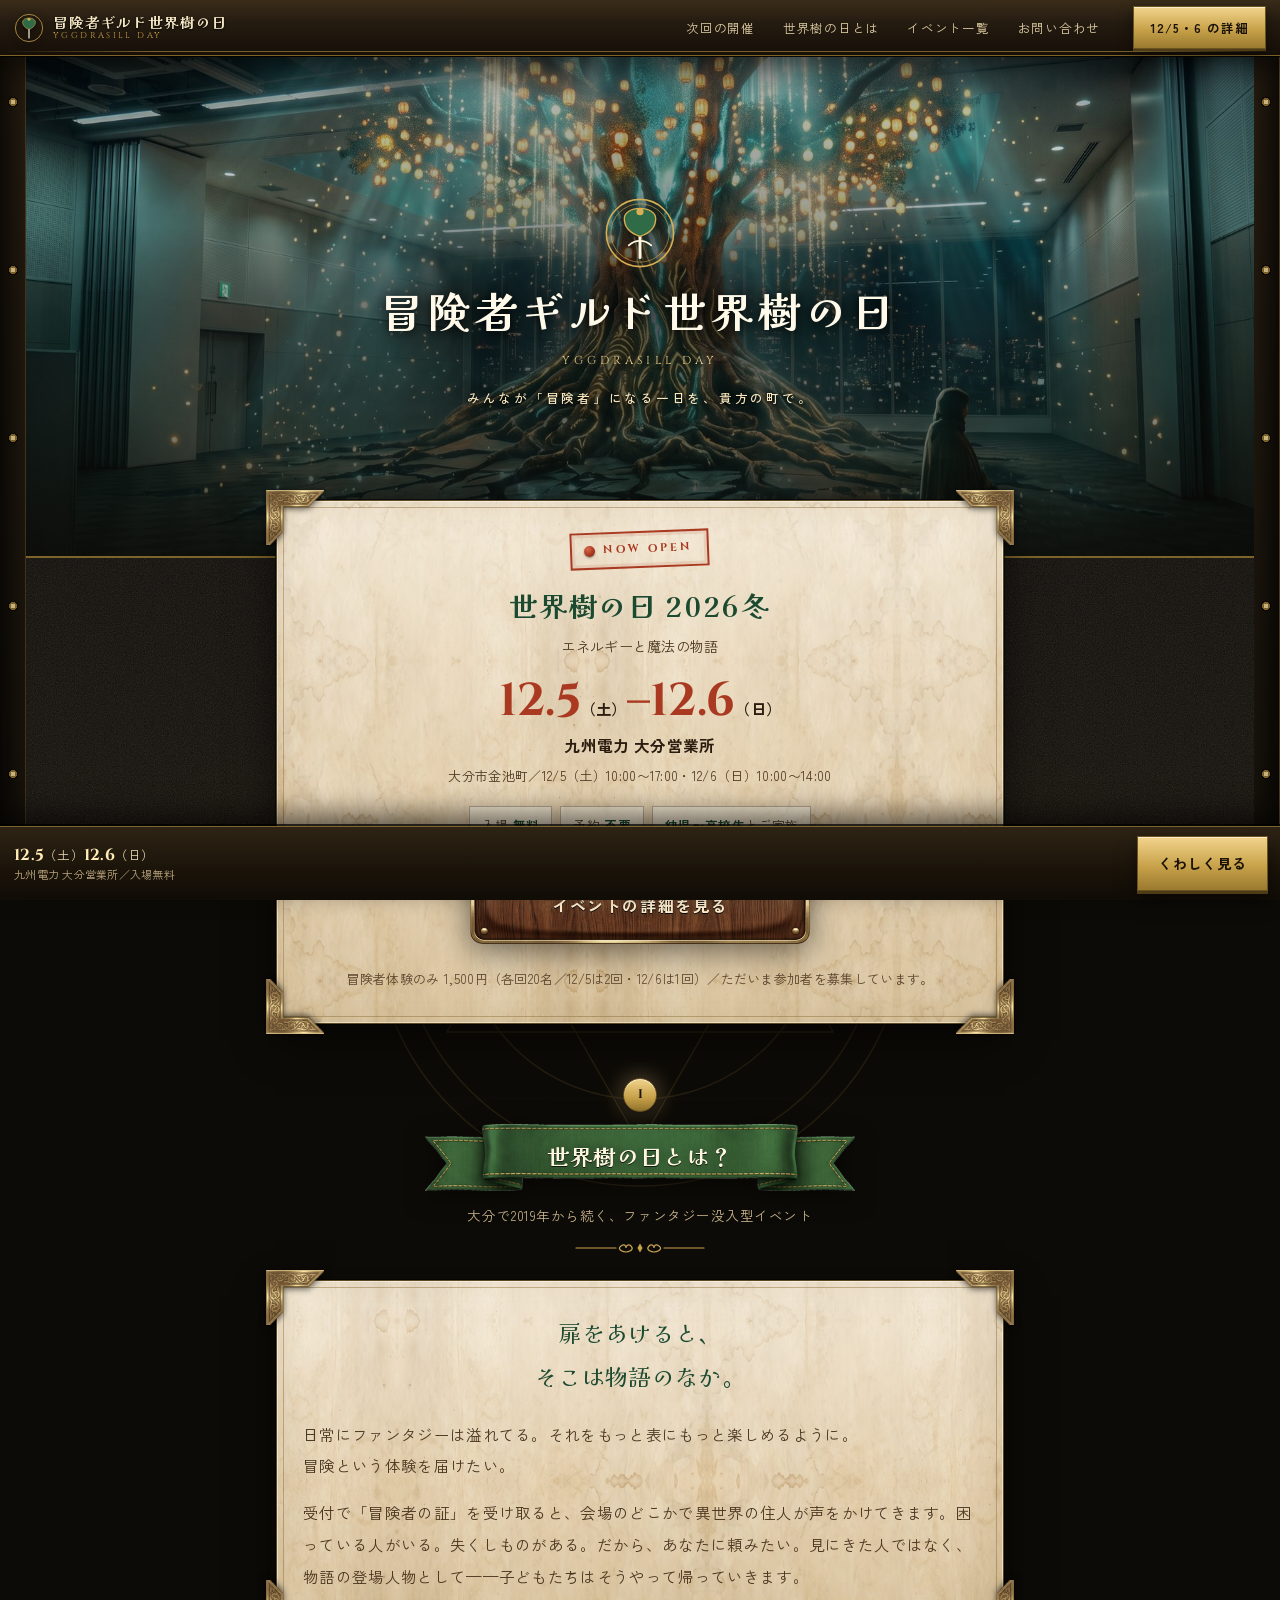
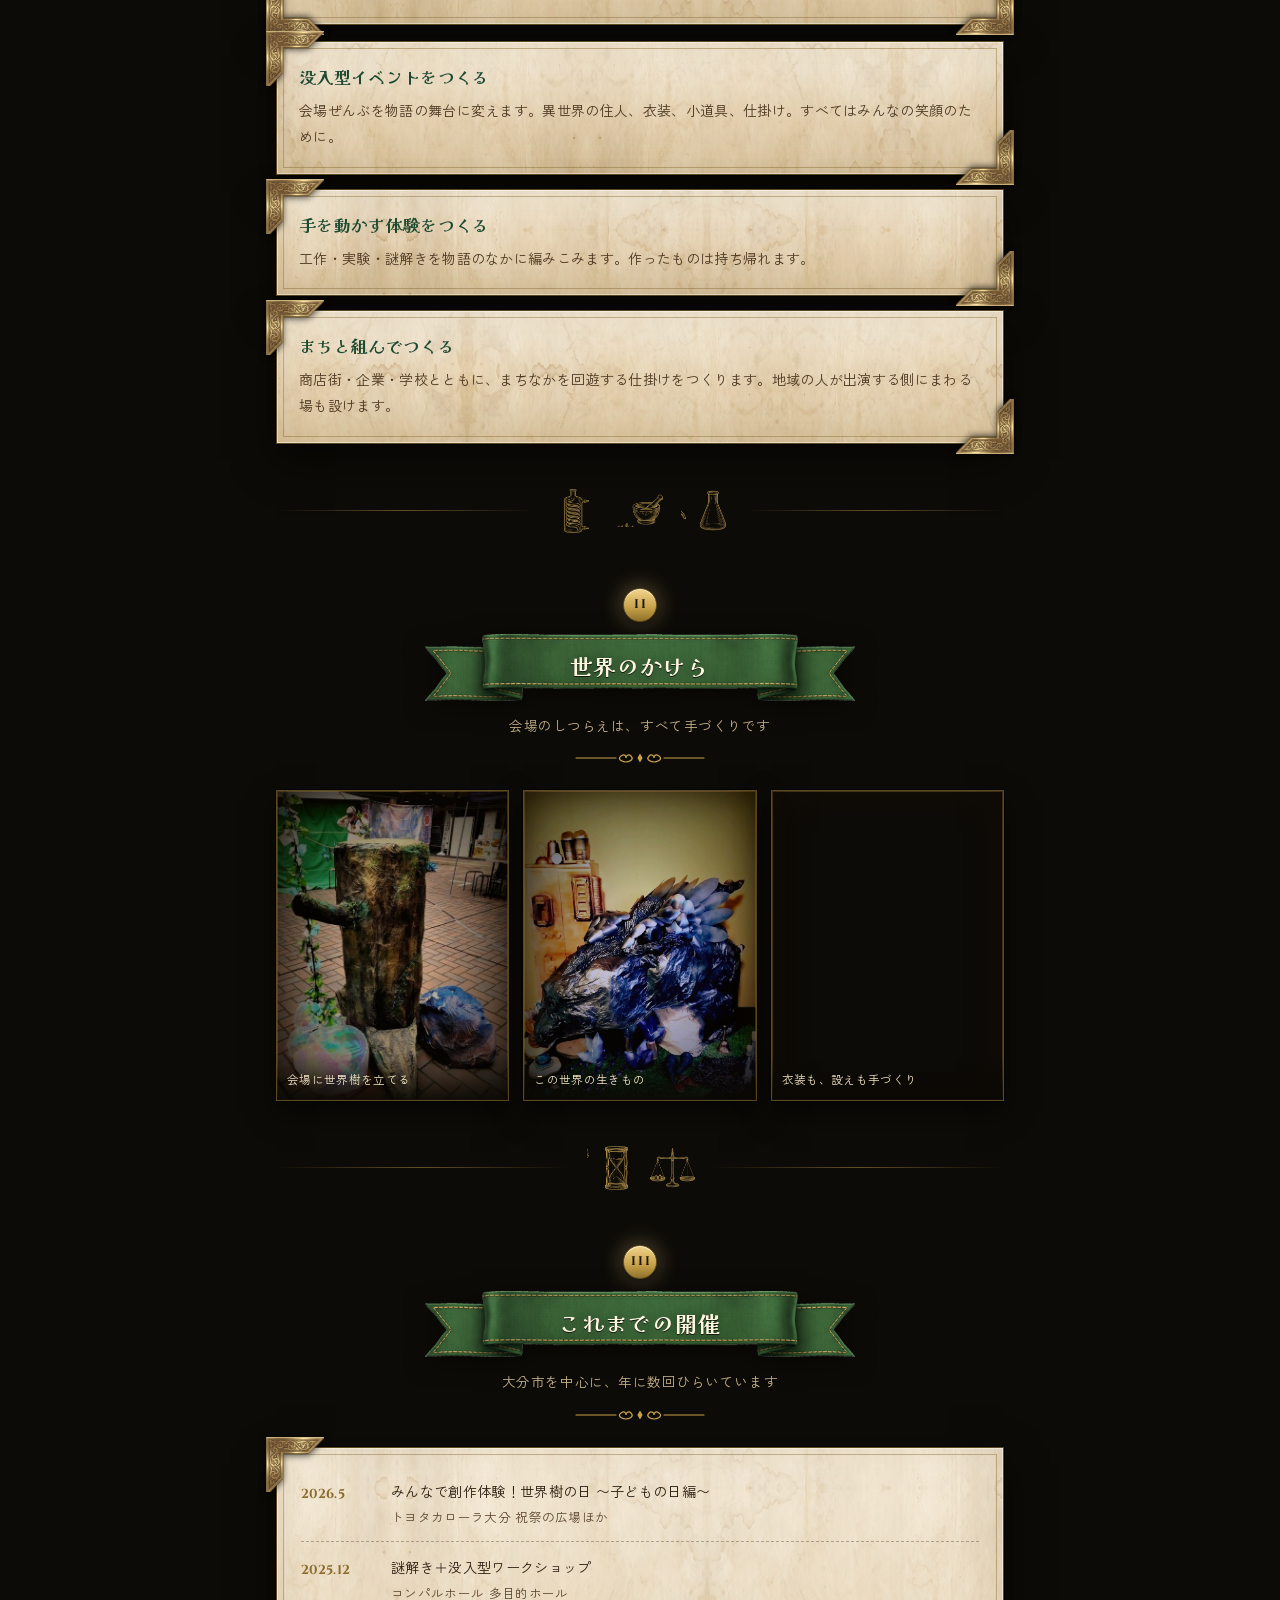
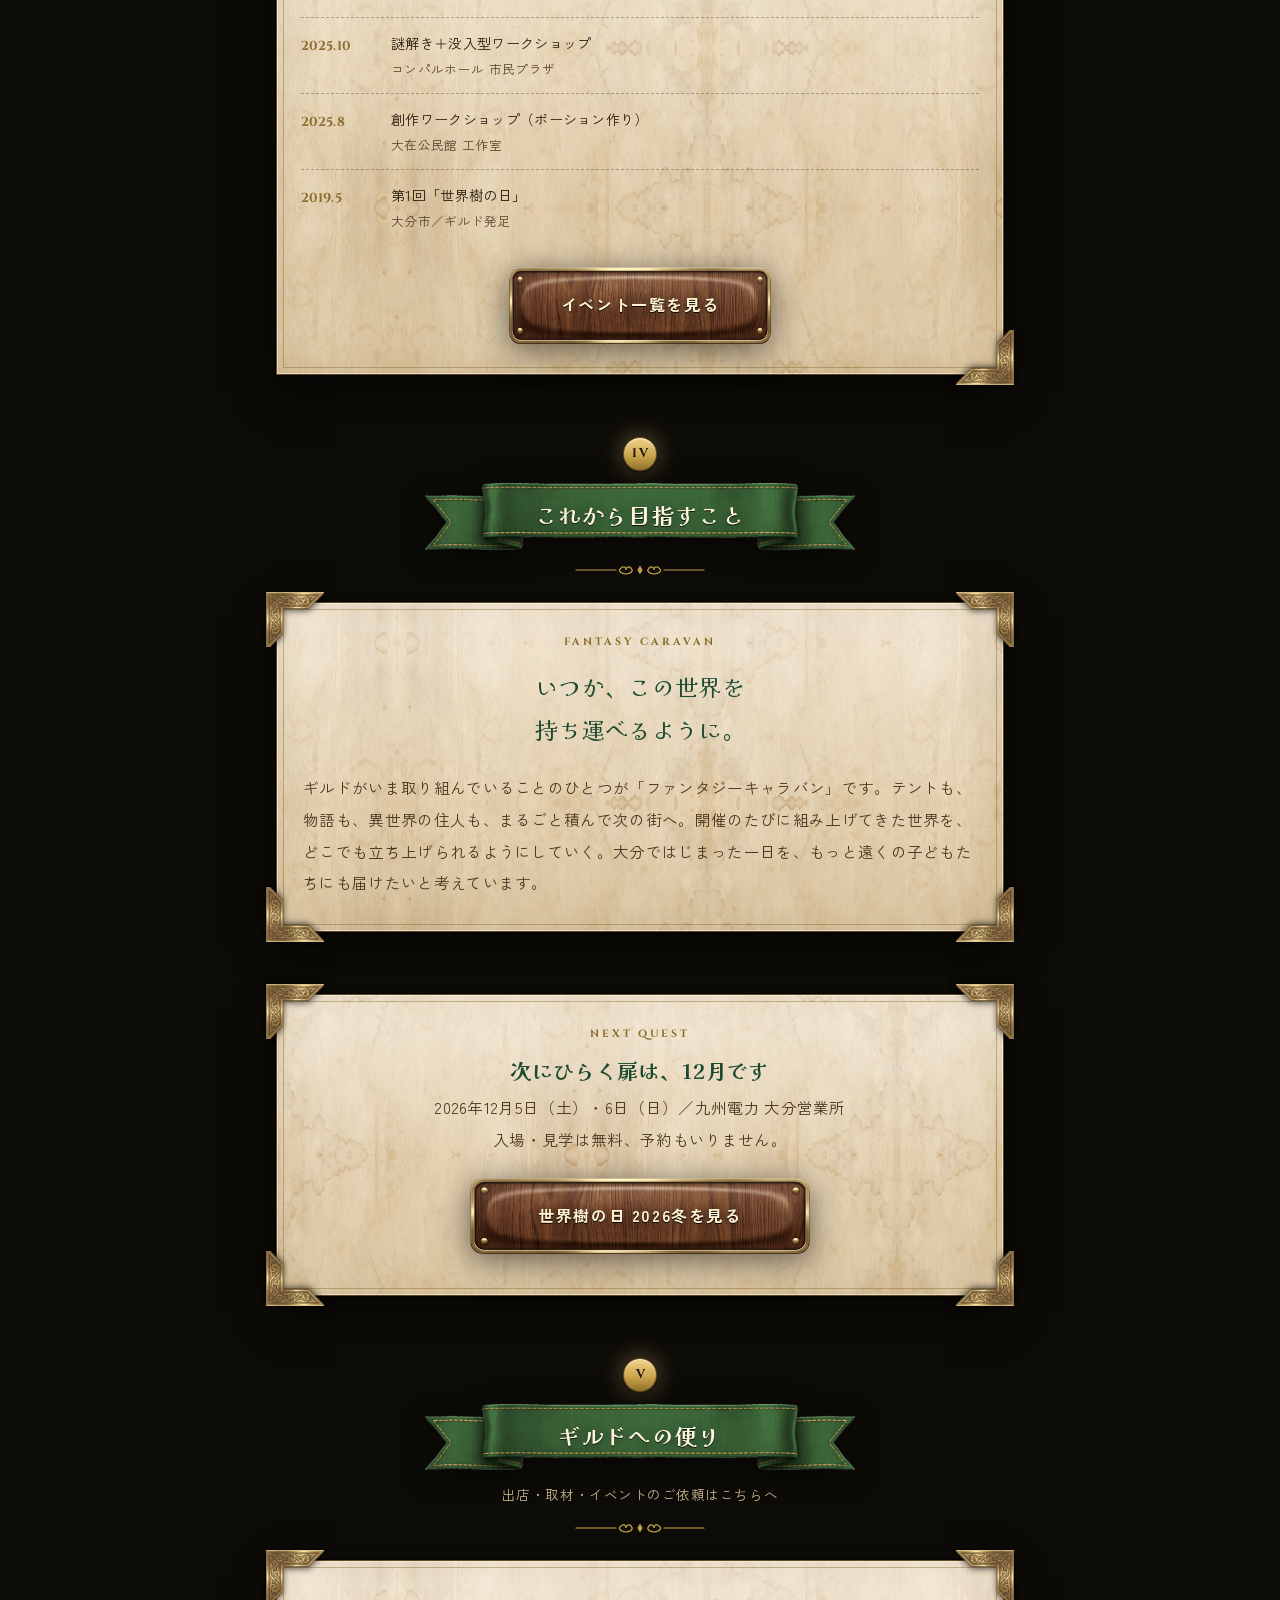
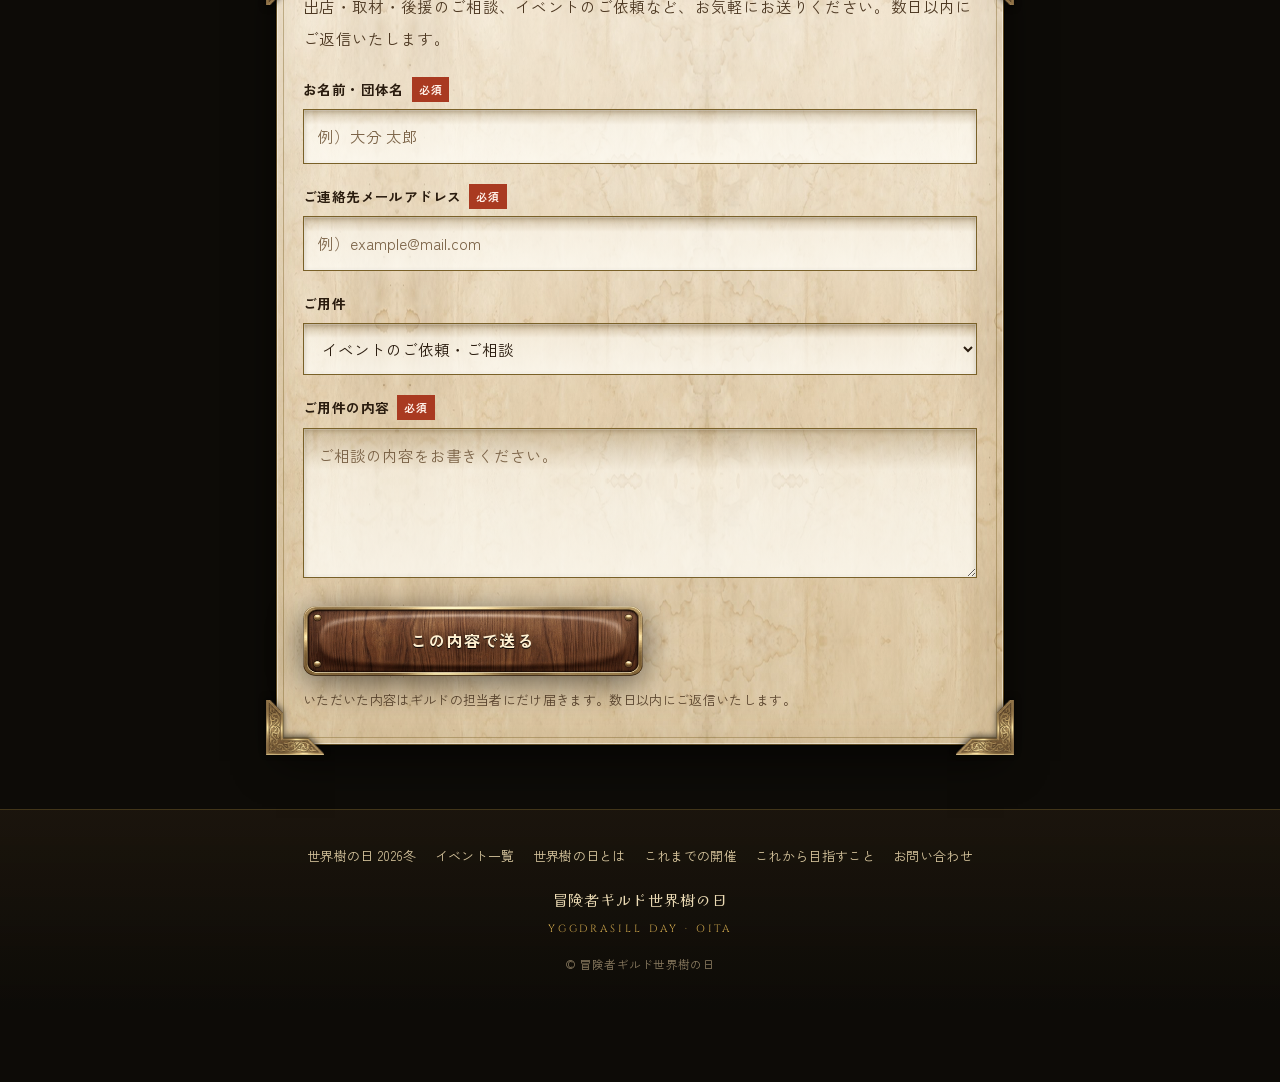
==== commit a6adc414: "開催時間と冒険者体験の回数を日ごとに修正 12/5（土）は10:00〜17:00で午前・午後の2回、12/6（日）は18:00完全撤収のため 10:00〜14:00で午前の1回のみ。両日13:00〜1" ====
--- a/index.html
+++ b/index.html
@@ -112,17 +112,17 @@
     <h2>世界樹の日 2026冬</h2>
     <div class="sub">エネルギーと魔法の物語</div>
     <div class="dateline">12.5<b>（土）</b>–12.6<b>（日）</b></div>
-    <div class="where">九州電力 大分営業所<small>大分市金池町／13:00〜17:00</small></div>
+    <div class="where">九州電力 大分営業所<small>大分市金池町／12/5（土）10:00〜17:00・12/6（日）10:00〜14:00</small></div>
     <div class="quickfacts">
       <span>入場 <b>無料</b></span>
       <span>予約 <b>不要</b></span>
       <span><b>幼児〜高校生</b>とご家族</span>
     </div>
-    <div class="countdown" id="cd" data-target="2026-12-05T13:00:00+09:00" data-end="2026-12-06T17:00:00+09:00" hidden>
+    <div class="countdown" id="cd" data-target="2026-12-05T10:00:00+09:00" data-end="2026-12-06T14:00:00+09:00" hidden>
       <span class="lb">開催まで</span><span class="n">–</span><span class="u">日</span>
     </div>
     <p style="margin-top:24px;"><a class="btn wide" href="2026winter/">イベントの詳細を見る</a></p>
-    <p class="note" style="margin-top:14px;">冒険者体験のみ 1,500円（各回20名）／ただいま参加者を募集しています。</p>
+    <p class="note" style="margin-top:14px;">冒険者体験のみ 1,500円（各回20名／12/5は2回・12/6は1回）／ただいま参加者を募集しています。</p>
   </div>
 </div>
 
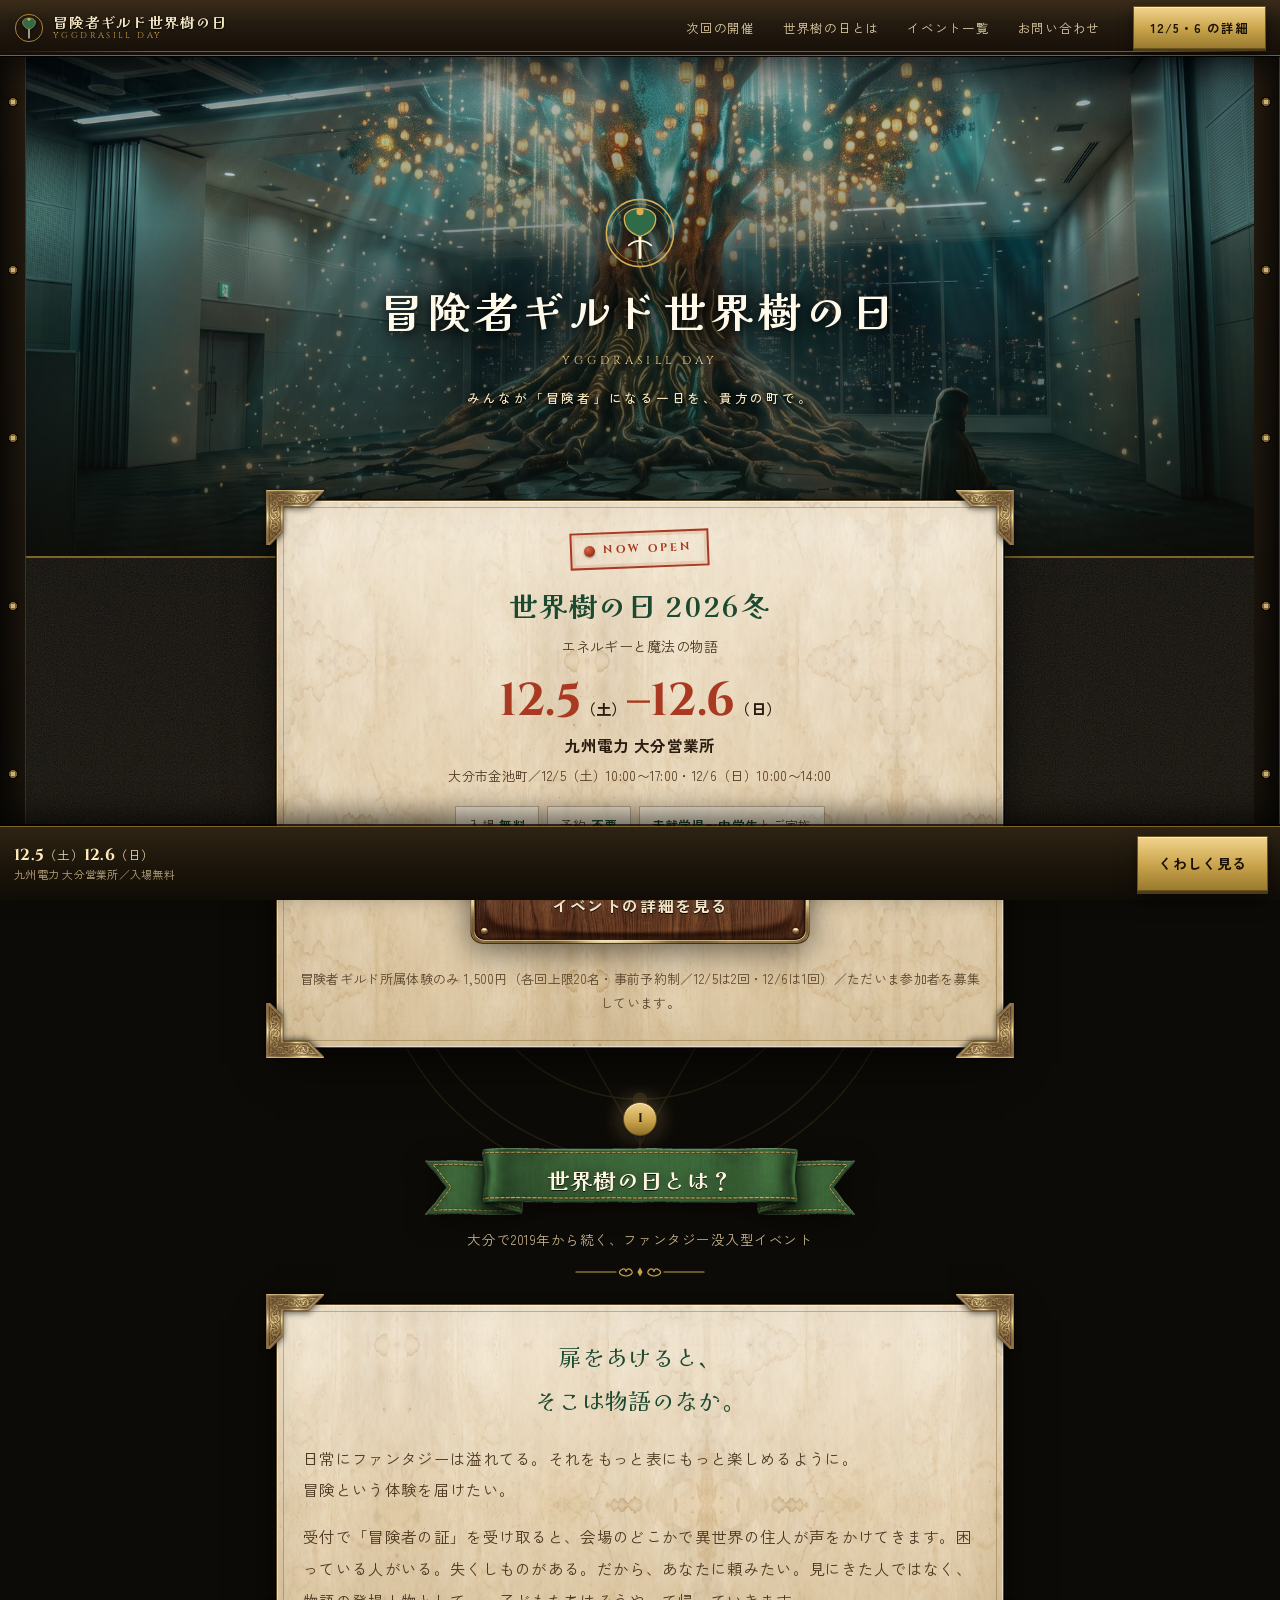
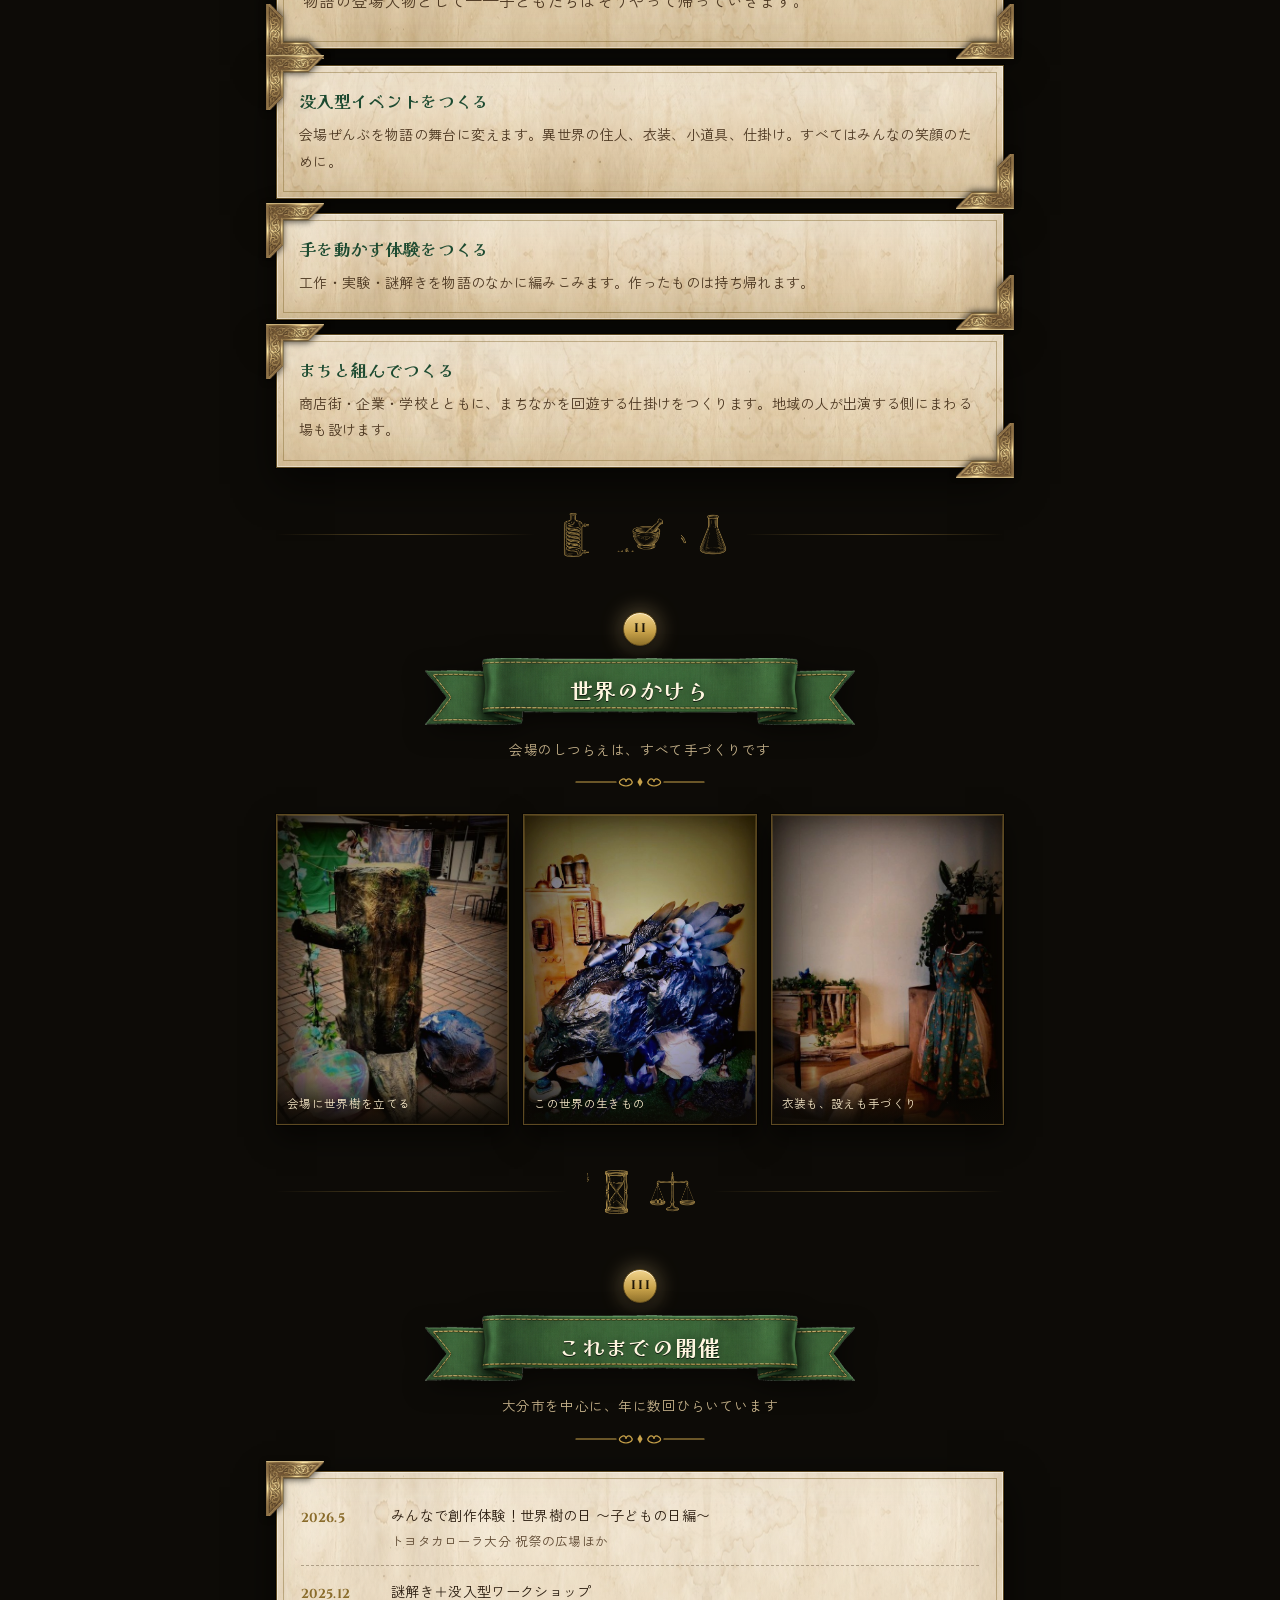
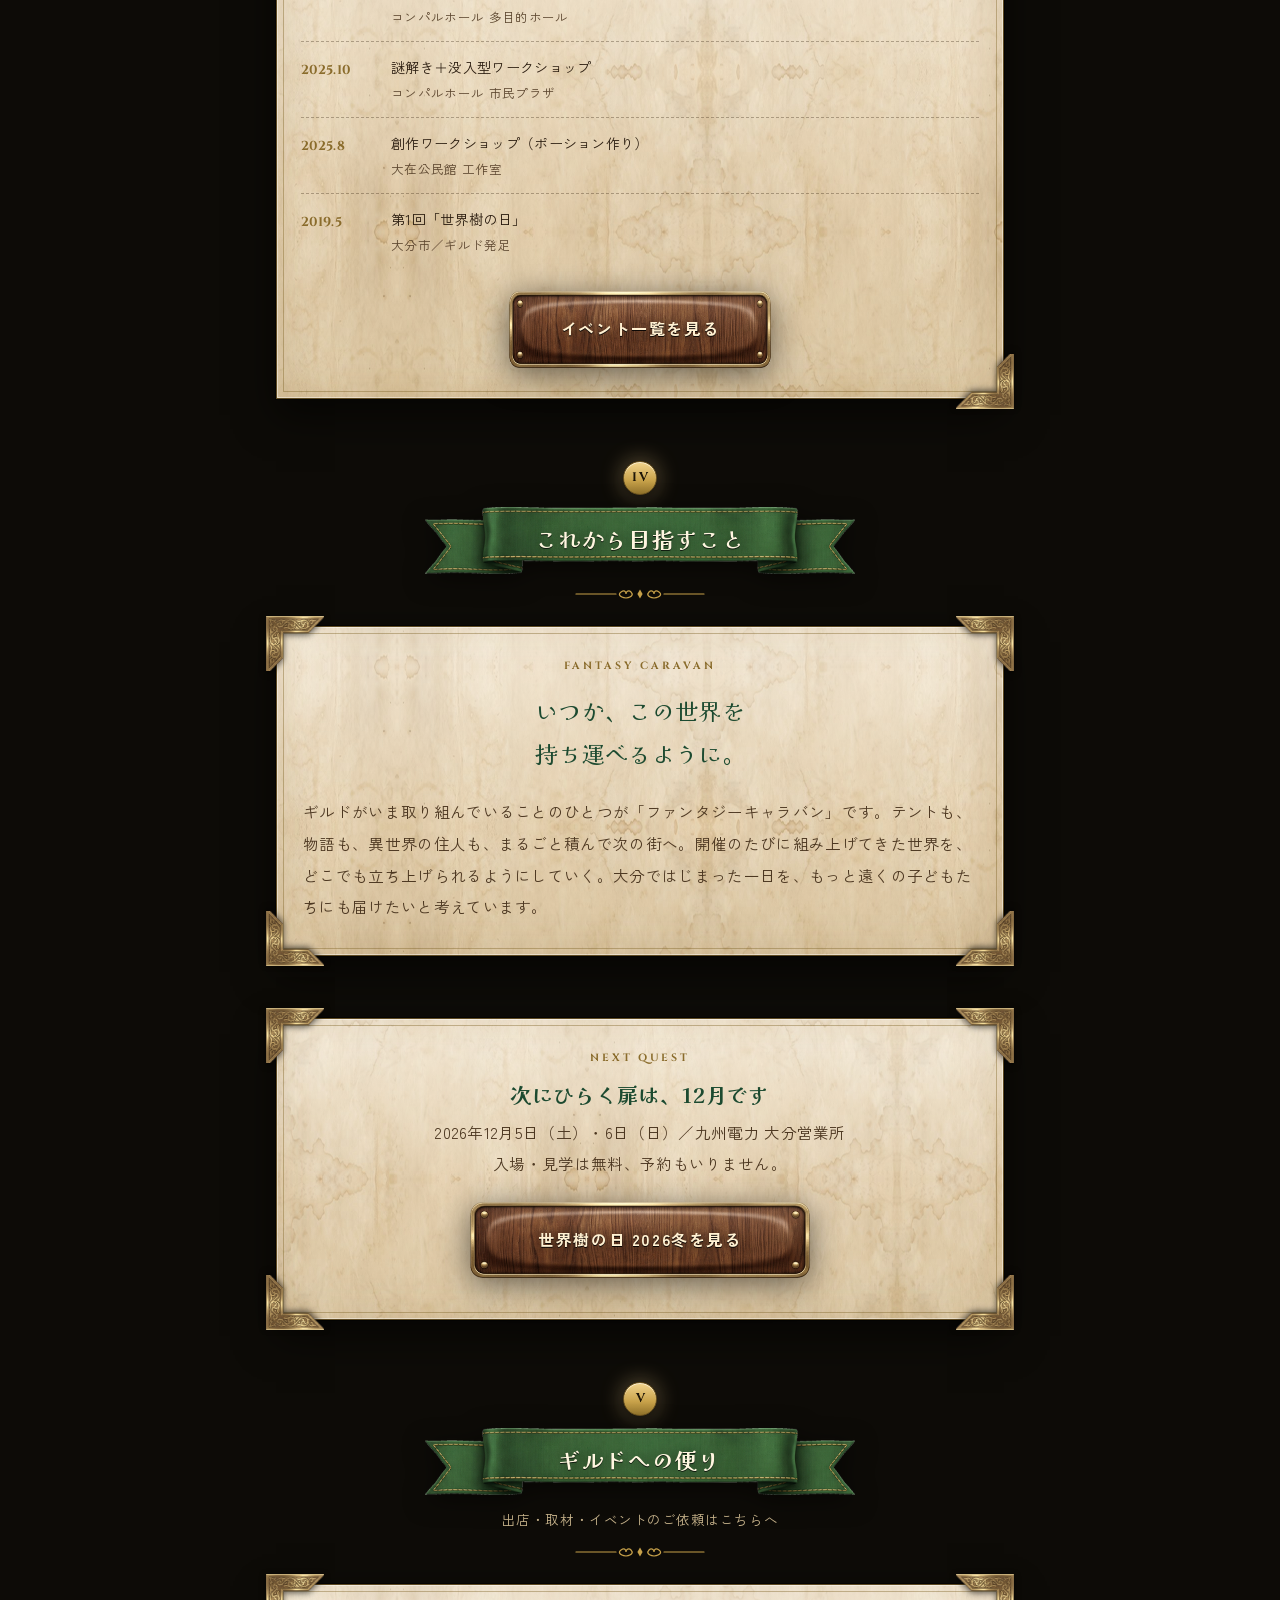
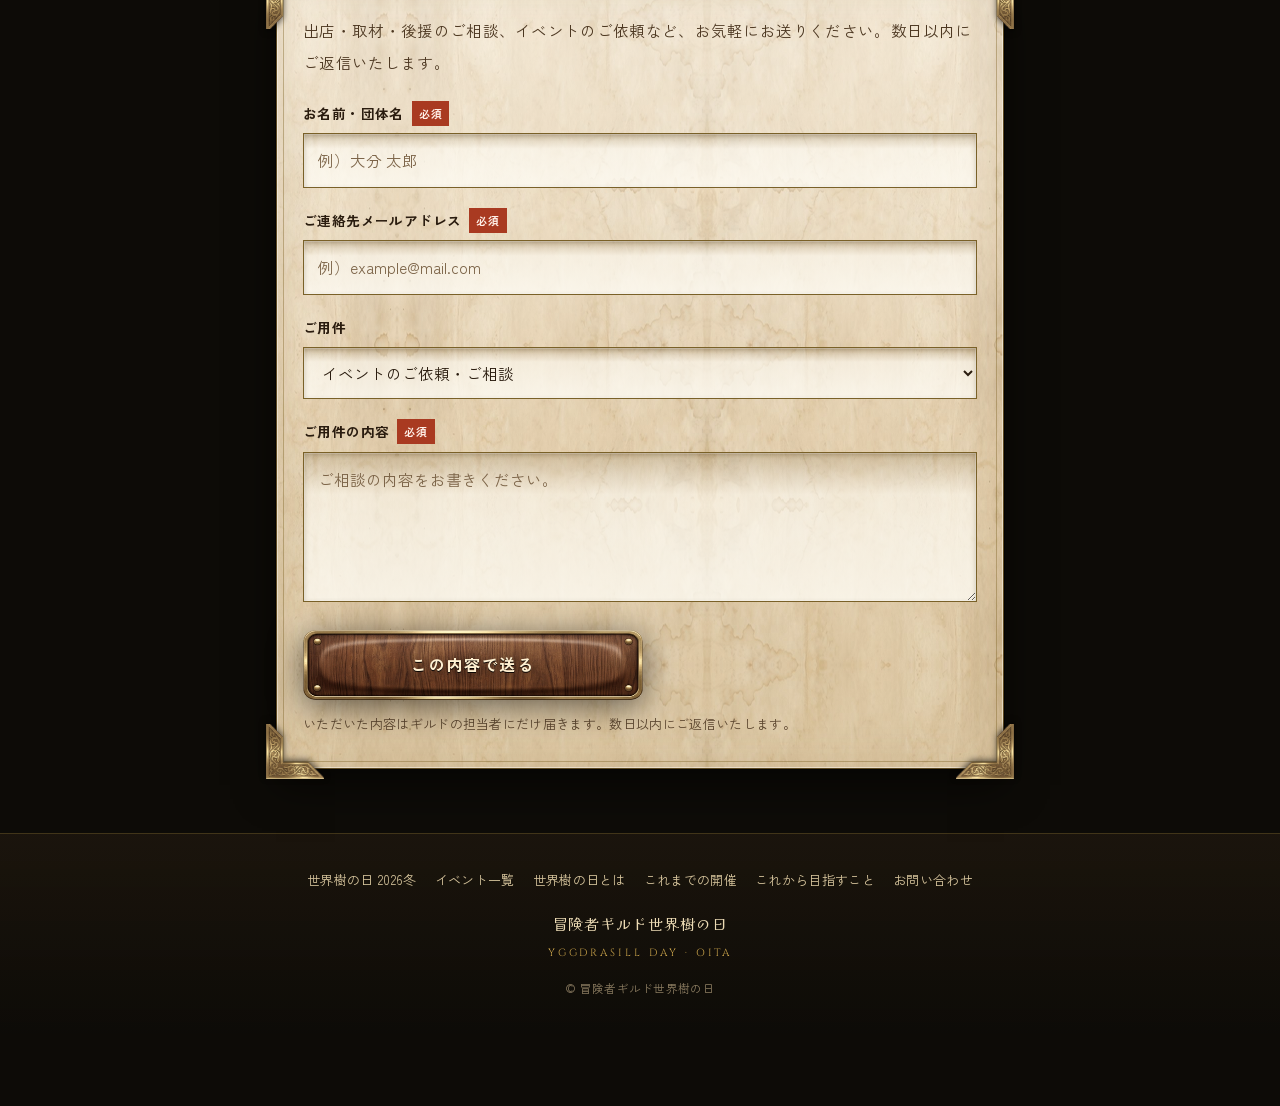
==== commit b5eb4cfb: "2026冬ページをチラシに合わせて更新し、チラシと申込フォームを掲載 - リンクカードの時間を5日10:00〜17:00・6日10:00〜14:00に修正 - 対象を未就学児〜中学生、駐車場を近隣の有" ====
--- a/index.html
+++ b/index.html
@@ -1,6 +1,7 @@
 <!doctype html>
 <html lang="ja" class="no-js">
 <head>
+<script async src="https://pagead2.googlesyndication.com/pagead/js/adsbygoogle.js?client=ca-pub-9466047123432701" crossorigin="anonymous"></script>
 <meta charset="utf-8">
 <meta name="viewport" content="width=device-width,initial-scale=1">
 <title>冒険者ギルド世界樹の日｜大分の子ども向け没入型イベント</title>
@@ -116,13 +117,13 @@
     <div class="quickfacts">
       <span>入場 <b>無料</b></span>
       <span>予約 <b>不要</b></span>
-      <span><b>幼児〜高校生</b>とご家族</span>
+      <span><b>未就学児〜中学生</b>とご家族</span>
     </div>
     <div class="countdown" id="cd" data-target="2026-12-05T10:00:00+09:00" data-end="2026-12-06T14:00:00+09:00" hidden>
       <span class="lb">開催まで</span><span class="n">–</span><span class="u">日</span>
     </div>
     <p style="margin-top:24px;"><a class="btn wide" href="2026winter/">イベントの詳細を見る</a></p>
-    <p class="note" style="margin-top:14px;">冒険者体験のみ 1,500円（各回20名／12/5は2回・12/6は1回）／ただいま参加者を募集しています。</p>
+    <p class="note" style="margin-top:14px;">冒険者ギルド所属体験のみ 1,500円（各回上限20名・事前予約制／12/5は2回・12/6は1回）／ただいま参加者を募集しています。</p>
   </div>
 </div>
 
--- a/assets/site.css
+++ b/assets/site.css
@@ -581,3 +581,9 @@
   background:url("data:image/svg+xml;utf8,%3Csvg xmlns='http://www.w3.org/2000/svg' viewBox='0 0 24 24'%3E%3Cg fill='none' stroke='%238A6C2C' stroke-width='1.4' stroke-linecap='round' stroke-linejoin='round'%3E%3Crect x='4.5' y='10.5' width='15' height='10' rx='1.6'/%3E%3Cpath d='M8 10.5V7.6a4 4 0 0 1 8 0v2.9'/%3E%3Ccircle cx='12' cy='15.4' r='1.5'/%3E%3C/g%3E%3C/svg%3E") no-repeat center/contain;
 }
 @media (max-width:560px){ .veil{margin-left:-18px;margin-right:-18px;padding:22px 18px 24px;} }
+
+/* チラシ（2026冬ページ） */
+.flyers{display:grid;gap:16px;}
+@media (min-width:700px){.flyers{grid-template-columns:1fr 1fr;}}
+.flyers a{display:block;}
+.flyers img{display:block;width:100%;height:auto;border:1px solid rgba(216,175,82,.55);}
